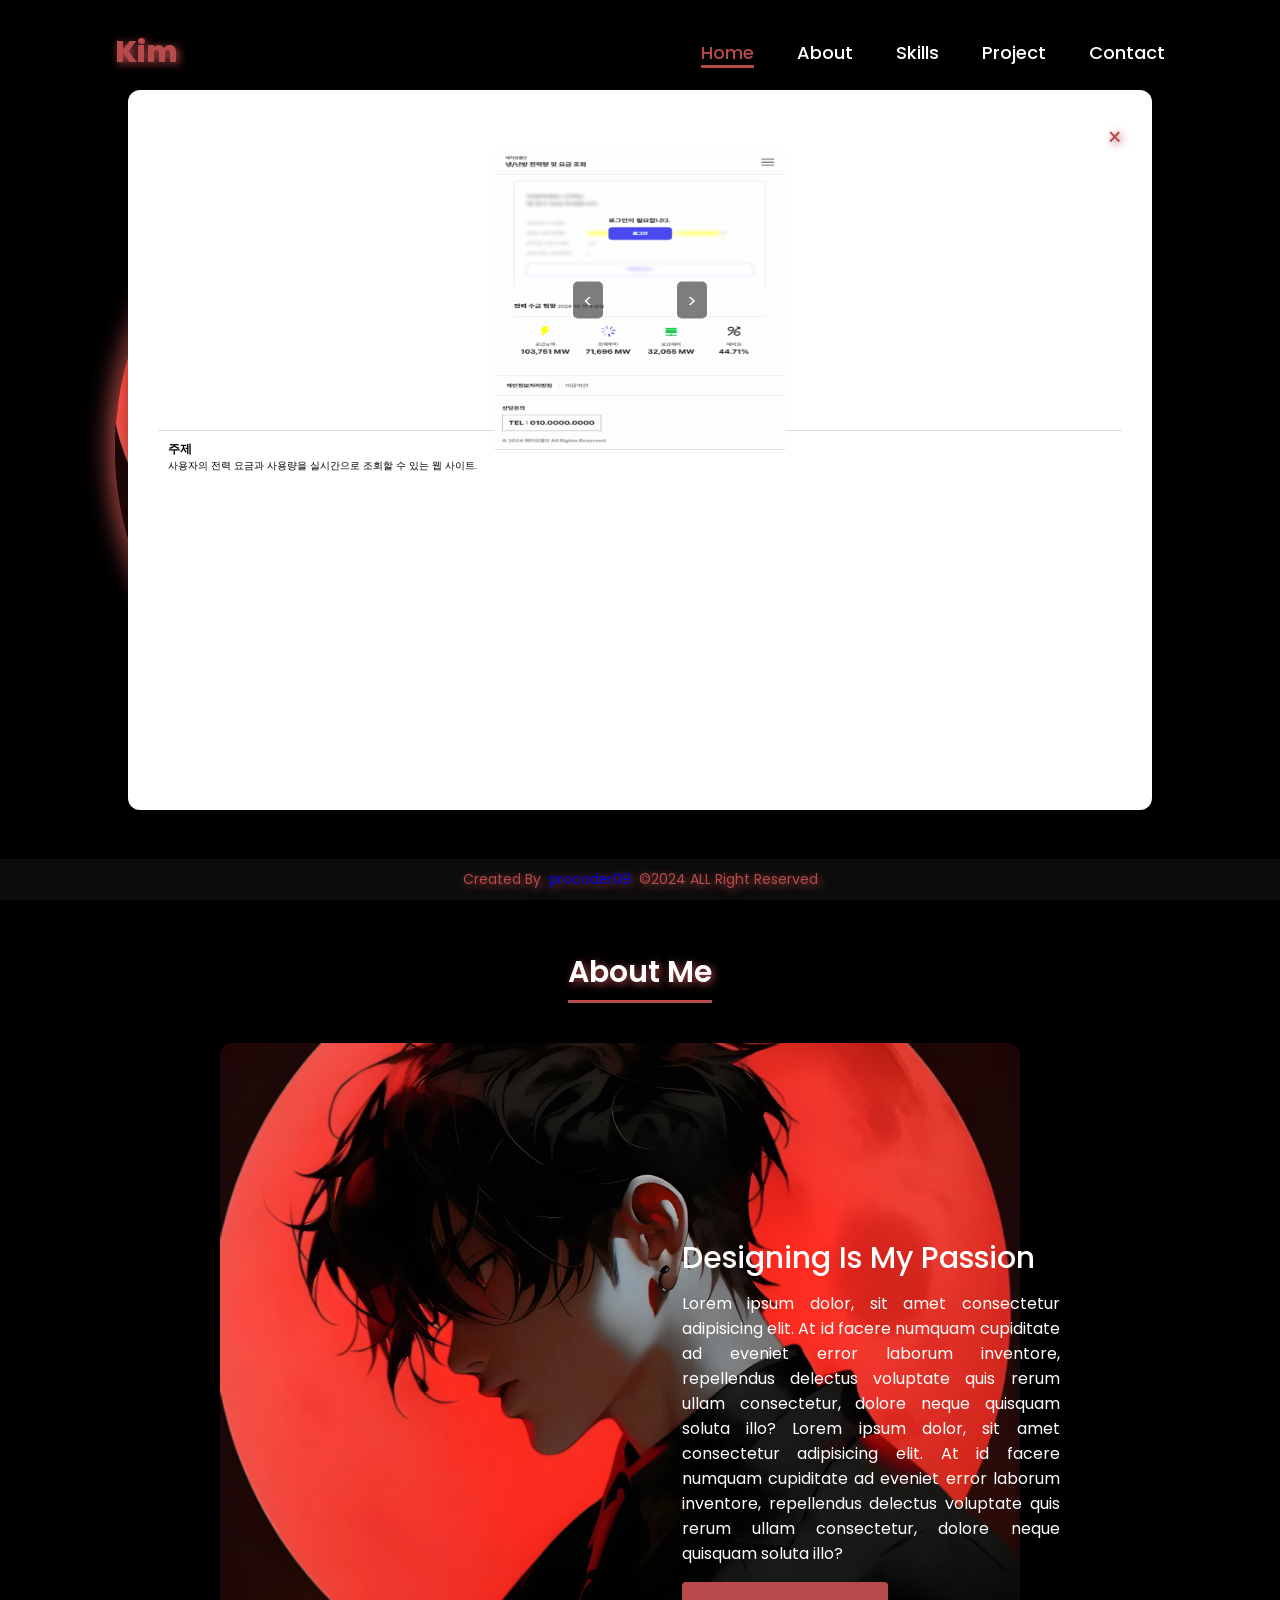
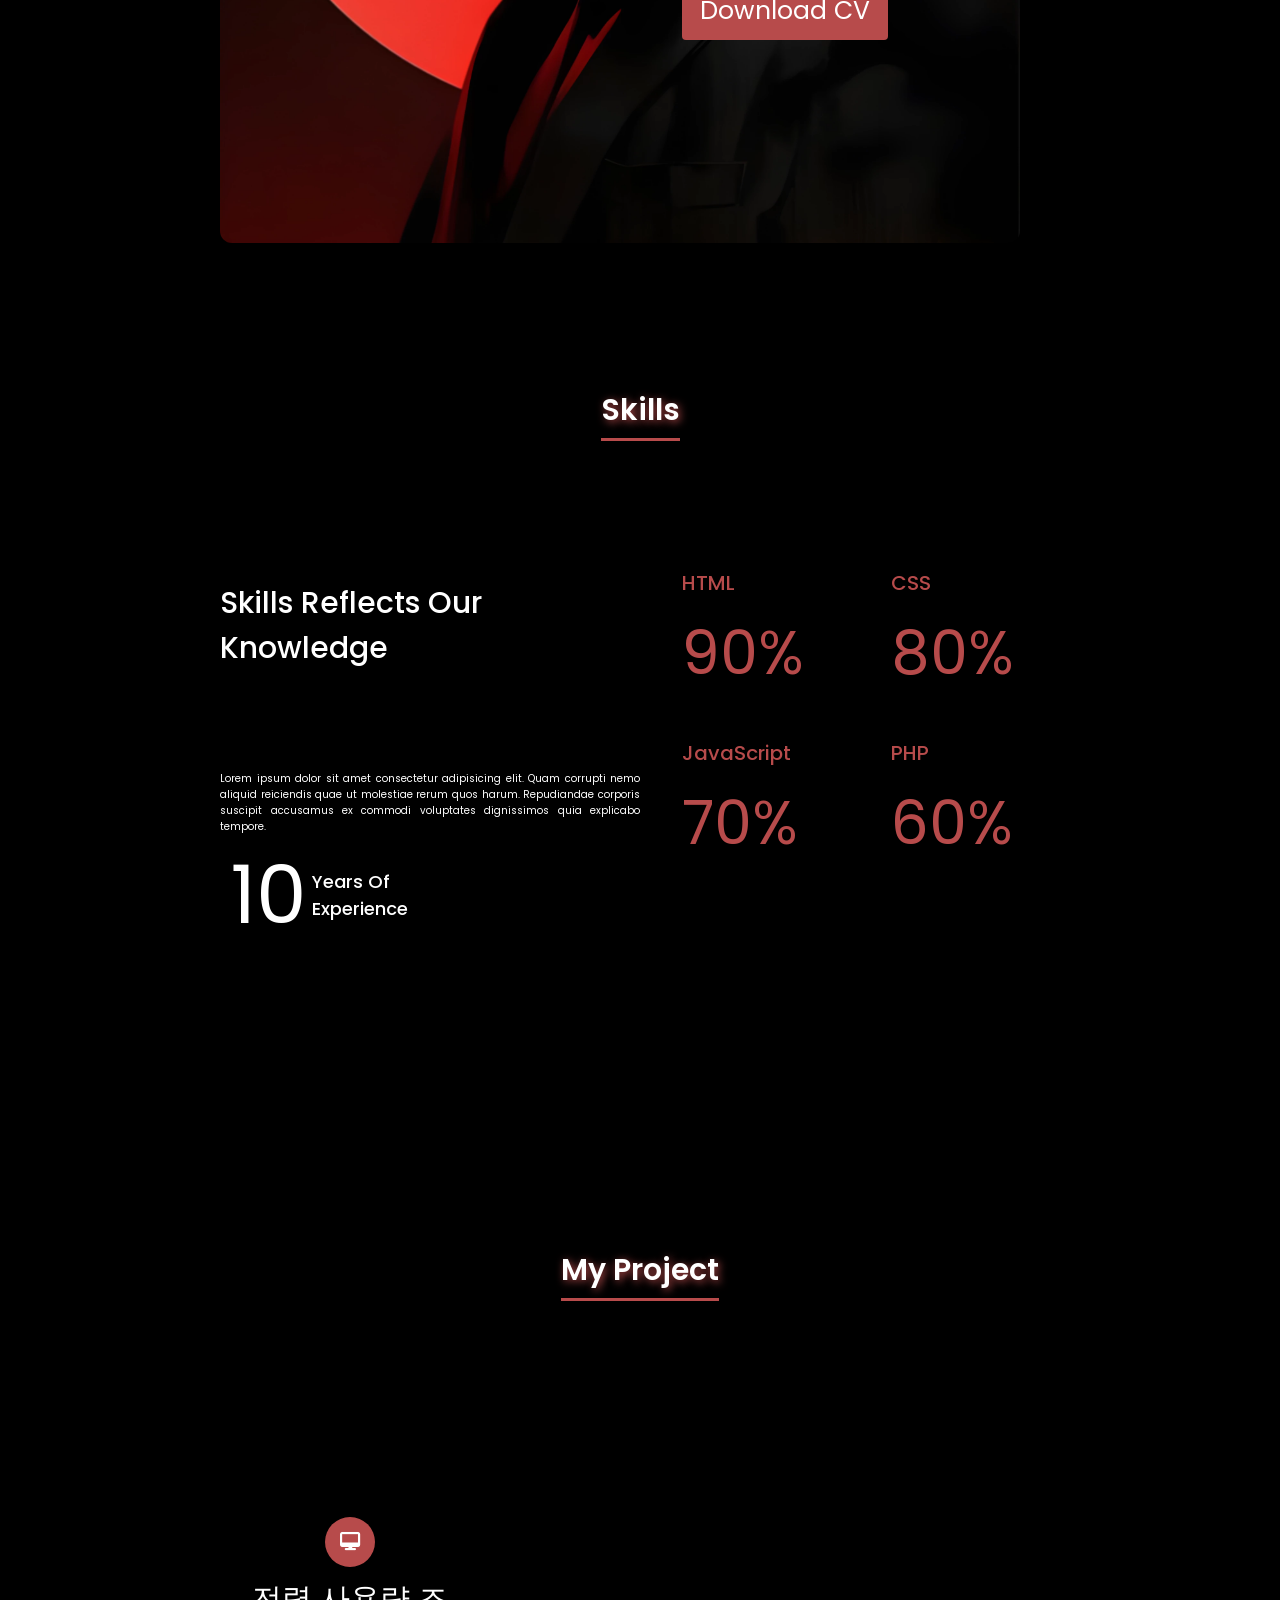
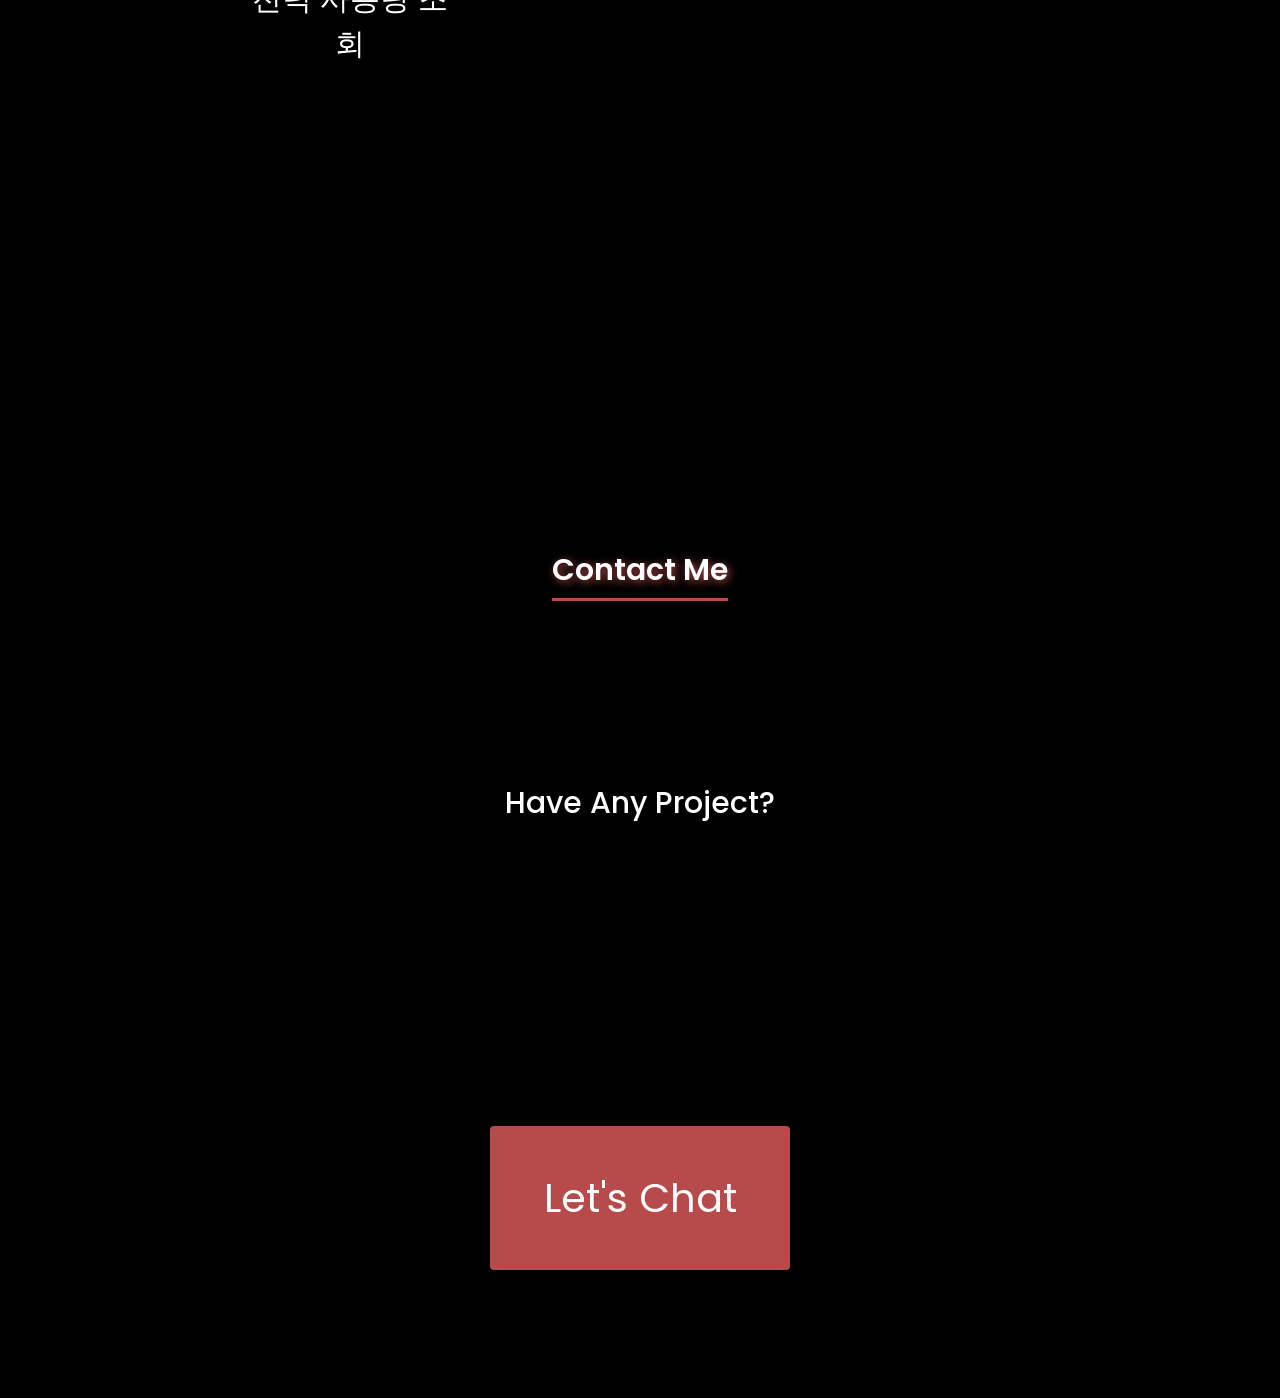
==== HTML/WedPage/index.html @ 3748728d "20250215 modify" ====
<!DOCTYPE html>
<html lang="en">
<head>
    <meta charset="UTF-8">
    <meta name="viewport" content="width=device-width, initial-scale=1.0">
    <title>Document</title>
    <link rel="stylesheet" href="https://cdnjs.cloudflare.com/ajax/libs/font-awesome/6.5.2/css/all.min.css">
    <link rel="stylesheet" href="../WedPage/style.css">
    <link rel="stylesheet" href="https://unpkg.com/aos@next/dist/aos.css" />
    <script src="jquery-3.6.4.min.js"></script>
</head>
<body>
    <header>
        <a href="#" class="logo" data-aos="zoom-out" data-aos-duration="1500">Kim</a>

        <nav>
            <a href="#home"  class="menu" data-aos="zoom-out" data-aos-duration="1500">Home</a>
            <a href="#about" class="menu" data-aos="zoom-out" data-aos-duration="1500">About</a>
            <a href="#skills"class="menu" data-aos="zoom-out" data-aos-duration="1500">Skills</a>
            <a href="#services"class="menu" data-aos="zoom-out" data-aos-duration="1500">Project</a>
            <a href="#contact"class="menu" data-aos="zoom-out" data-aos-duration="1500">Contact</a>
        </nav>
    </header>
    <!-- Home Section Start-->
    <section class="home" id="home">
        <div class="home-img" data-aos="zoom-out" data-aos-duration="1500">
            <img src="img/main.png" alt="">
        </div>
        <div class="home-content">
            <h1>Hi, It's <span>Kim</span></h1>
            <h3 class="typing-text">I'm a <span class="text"></span></h3>
            <p>Lorem ipsum dolor sit amet consectetur adipisicing elit. Ex in quam hic quibusdam quisquam cumque, iste repudiandae dolore? Quisquam expedita exercitationem quam deleniti possimus quo, debitis illo aperiam voluptatem sint.</p>
            <div class="social-icons">
                <a href="#" data-aos="fade-up" data-aos-duration="1500"><i class="fa-brands fa-linkedin"></i></a>
                <a href="#" data-aos="fade-up" data-aos-duration="1500"><i class="fa-brands fa-github"></i></a>
                <a href="#" data-aos="fade-up" data-aos-duration="1500"><i class="fa-brands fa-x-twitter"></i></a>
                <a href="#" data-aos="fade-up" data-aos-duration="1500"><i class="fa-brands fa-instagram"></i></a>
            </div>
            <a href="#" class="btn">Hire me</a>
        </div> 
    </section>
    <!-- About Section Start -->
    <section class="about" id="about">
        <div class="content" data-aos="flip-up" data-aos-duration="1500">
            <div class="title"><span>About Me</span></div>
            <div class="about-details">
                <div class="left">
                    <img src="img/main.png" alt="">
                </div>
                <div class="right">
                    <div class="topic">Designing Is My Passion</div>
                    <p>
                        Lorem ipsum dolor, sit amet consectetur adipisicing elit. 
                        At id facere numquam cupiditate ad eveniet error laborum inventore, 
                        repellendus delectus voluptate quis rerum ullam consectetur, 
                        dolore neque quisquam soluta illo?
                        Lorem ipsum dolor, sit amet consectetur adipisicing elit. 
                        At id facere numquam cupiditate ad eveniet error laborum inventore, 
                        repellendus delectus voluptate quis rerum ullam consectetur, 
                        dolore neque quisquam soluta illo?
                    </p>
                    <div class="button">
                        <button>Download CV</button>
                    </div>
                </div>
            </div>
        </div>
    </section>
    <!-- Skills section Strat-->
     <section class="skills" id="skills">
        <div class="content">
            <div class="title"><span>Skills</span></div>
            <div class="skills-details">
                <div class="text">
                    <div class="topic">
                        Skills Reflects Our Knowledge
                    </div>
                    <p data-aos="fade-right">Lorem ipsum dolor sit amet consectetur adipisicing elit. Quam corrupti nemo aliquid reiciendis quae ut molestiae rerum quos harum. Repudiandae corporis suscipit accusamus ex commodi voluptates dignissimos quia explicabo tempore.</p>
                    <div class="experience">
                        <div class="num">10</div>
                        <div class="exp">
                            Years Of<br>
                            Experience
                        </div>
                    </div>
                </div>
                <div class="boxes">
                    <div class="box"data-aos="zoom-out" data-aos-duration="1500">
                        <div class="topic">HTML</div>
                        <div class="per">90%</div>
                    </div>
                    <div class="box" data-aos="zoom-out" data-aos-duration="1500">
                        <div class="topic">CSS</div>
                        <div class="per">80%</div>
                    </div>
                    <div class="box" data-aos="zoom-out" data-aos-duration="1500">
                        <div class="topic">JavaScript</div>
                        <div class="per">70%</div>
                    </div>
                    <div class="box" data-aos="zoom-out" data-aos-duration="1500">
                        <div class="topic">PHP</div>
                        <div class="per">60%</div>
                    </div>
                </div>
            </div>
        </div>
     </section>

     <!-- My Services Section Start-->
     <section class="services" id="services">
        <div class="content">
            <div class="title"><span>My Project</span></div>
            <div class="boxes">
                <div class="box" onclick="flipCard(this)" data-aos="zoom-out" data-aos-duration="1500">
                    <div class="box-inner">
                        <!-- 카드 앞면 -->
                        <div class="box-front">
                            <div class="icon">
                                <i class="fas fa-desktop"></i>
                            </div>
                            <div class="topic">전력 사용량 조회</div>
                        </div>
                        <!-- 카드 뒷면 -->
                        <div class="box-back">
                            <img src="img/project1_mainpage.png" class="thumbnail_img">
                            <button class="detail-btn" onclick="openModal(event, 0)">
                                <span class="project_span">상세보기</span>
                            </button>
                        </div>
                    </div>
                </div>
            </div>
        </div>
    </section>
    
    <!-- 모달 창 -->
    <div id="projectModal" class="modal">
        <div class="modal-content">
            <span class="close-btn" onclick="closeModal()">&times;</span>
            <div class="slider-container">
                <button class="prev-btn" onclick="changeImage(-1)">&lt;</button>
                <img id="modalImage" src="img/project1_mainpage.png" alt="project image">
                <button class="next-btn" onclick="changeImage(1)">&gt;</button>
            </div>
            <div class="modal-description">
                <h3>주제</h3>
                <p>사용자의 전력 요금과 사용량을 실시간으로 조회할 수 있는 웹 사이트.</p>
            </div>
        </div>
    </div>
    

     <!-- Contact Me section Start-->
     <section class="contact" id="contact">
        <div class="content">
            <div class="title"><span>Contact Me</span></div>
            <div class="text">
                <div class="topic" data-aos="zoom-out" data-aos-duration="1500">Have Any Project?</div>
                <div class="button">
                    <button onclick="window.print()">Let's Chat</button>
                </div>
            </div>
        </div>
     </section>
     <!-- Footer Section Start-->
      <footer>
        <div class="text">
            <span>Created By &nbsp;
                <a href="#">procoder09</a>&nbsp;
                &#169;2024 ALL Right Reserved
            </span>
        </div>
      </footer>
    <script src="script.js"></script>
    <script src="https://unpkg.com/aos@next/dist/aos.js"></script>
    <script>
      AOS.init({
        offset:0,
        once:true
      });
    </script>
</body>
</html>
---- HTML/WedPage/style.css ----
@import url(https://fonts.googleapis.com/css2?family=Poppins%3Awght%40100%3B200%3B300%3B400%3B500%3B600&display=swap%27%29%3B);
/* 구글 폰트인 'Poppins' 폰트를 가져와 웹 페이지에서 사용하기 위한 코드입니다. */

*{
    margin: 0;
    padding: 0;
    box-sizing: border-box;
    text-decoration: none;
    border: none;
    outline: none;
    font-family: 'Poppins',sans-serif;
    scroll-behavior: smooth;
}
/* 기본 요소들의 여백을 제거하고, 박스 모델을 통일시키며, 
텍스트 꾸미기를 없애고, 모든 요소에 동일한 폰트를 적용하기 위한 초기화 스타일입니다. */

html{
    font-size: 62.5%;
}
/* 기본 폰트 크기를 62.5%로 설정해, 
rem 단위로 폰트 크기를 쉽게 조정할 수 있도록 합니다 (1rem = 10px). */

body{
    width: 100%;
    height: 100vh;
    overflow-x: hidden;
    background-color: black;
    color: white;
}
/* 전체 페이지 배경을 검정색으로, 글자 색을 흰색으로 설정하고, 
화면 높이에 맞춰 페이지 크기를 조정하며, 스크롤을 없애기 위한 설정입니다. */
::-webkit-scrollbar{
    width:10px;
}
::-webkit-scrollbar-track{
    background-color: white;
}
::-webkit-scrollbar-thumb{
    background-color: #b74b4b;
    border-radius: 12px;
    transition: all 0.3s ease;
}
header{
    margin-top: 20px;
    position: fixed;
    top:0;
    left:0;
    width: 100%;
    padding: 1rem 9%;
    background-color: transparent;
    filter: drop-shadow(30px);
    display: flex;
    justify-content: space-between;
    align-items: center;
    z-index: 100;
}
/* 헤더를 화면 상단에 고정시키고, 
콘텐츠를 중앙에 맞추며 투명 배경과 그림자 효과를 주어 스타일링한 코드입니다. */

.logo{
    font-size: 3rem;
    color: #b74b4b;
    font-weight: 800;
    cursor:pointer;
    transition: 0.5s ease;
    text-shadow: 2px 2px 8px #b74b4b;
}
/* 로고의 크기, 색상, 두께를 설정하고 마우스 오버 시 
변화를 줄 수 있도록 커서와 전환 효과를 설정했습니다. */

.logo:hover{
    transform: scale(1.1);
}
/* 로고에 마우스를 올리면 1.1배로 커지게 하는 효과입니다. */

nav a{
    font-size: 1.8rem;
    color: white;
    margin-left: 4rem;
    font-weight: 500;
    transition: 0.3s ease;
    border-bottom: 3px solid transparent;
}
/* 내비게이션 링크의 기본 스타일을 설정하며,
 크기, 색상, 간격, 전환 효과, 그리고 투명한 하단 경계를 설정했습니다. */

nav .menu:hover,
nav .menu.active{
    color:#b74b4b;
    border-bottom: 3px solid #b74b4b;
}
/* 내비게이션 링크에 마우스를 올리거나 활성화된 상태일 때, 
색상과 하단 경계에 강조 효과를 줍니다. */

@media(max-width:995px){
    nav{
        position: absolute;
        display: none;
        top: 0;
        right: 0;
        width: 40%;
        border-left: 3px solid #b74b4b;
        border-bottom: 3px solid #b74b4b;
        border-bottom-left-radius:2rem;
        padding:1rem solid;
        background-color: #161616;
        border-top:0.1rem solid rgba(0,0,0,0.1);
    }
    nav.active{
        display: block;
    }
    nav a{
        display: block;
        font-size: 2rem;
        margin:3rem 0;
    }
    nav a:hover,
    nav a.active{
        padding: 1rem;
        border-radius: 0.5rem;
        border-bottom:0.5rem solid #b74b4b;
    }
}
/* 화면 너비가 995px 이하일 때, 내비게이션 메뉴가 숨겨지며, 
'active' 클래스가 있을 때만 메뉴가 나타나게 하는 미디어 쿼리입니다. 
모바일 화면에서의 스타일링을 위해 사용되었습니다. */

section{
    min-height:  100vh;
    padding:5rem 9% 5rem;
    scroll-snap-align: start;
}
/* 섹션의 최소 높이를 화면 높이로 설정하고, 
적절한 여백을 주기 위한 설정입니다. */

.home{
    display: flex;
    justify-content: center;
    align-items: center;
    gap:8rem;
    background-color: black;
}
/* 홈 섹션을 수평 중앙에 맞추고, 요소 간의 간격을 주며, 배경색을 검정으로 설정했습니다. */

.home .home-content h1{
    font-size: 6rem;
    font-weight: 700;
    line-height: 1.3;
}
/* 홈 섹션의 제목 크기와 굵기를 설정하여 눈에 띄게 강조했습니다. */

span{
    text-shadow: 2px 2px 8px #b74b4b;
    color: #b74b4b;
}
/* 특정 텍스트 강조를 위해 span 요소에 빨간 색을 적용했습니다. */

.home-content h3{
    font-size: 4rem;
    margin-bottom:1rem;
    font-weight: 700;
}
/* 부제목의 크기, 굵기, 여백을 설정하여 시각적으로 강조했습니다. */

.home-content p{
    font-size: 1.6rem;
}
/* 홈 섹션의 본문 텍스트 크기를 설정했습니다. */

.home-img{
    border-radius:50%;
}
/* 이미지의 둥근 모서리 스타일을 적용하여 원형 이미지처럼 보이도록 설정했습니다. */

.home-img img{
    position: relative;
    width: 32vw;
    border-radius: 50%;
    box-shadow: 0 0 25px 5px #b74b4b;
    cursor: pointer;
    transition: 0.2s linear;
    transition: transform 0.3s ease; /*확대 할때 좀 더 부드럽게 이루어지게 설정*/
}
/* 이미지의 크기, 그림자 효과, 전환 효과를 설정하여 사용자 상호작용 시 스타일이 변하도록 했습니다. */

.home-img img:hover{
    font-size: 1.8rem;
    font-weight: 500;
    transform: scale(1.1); /*이미지에 마우스를 올릴때 1.1배 확대*/
}
/* 이미지에 마우스를 올렸을 때의 변화 효과를 설정했습니다. */

.social-icons a{
    display: inline-flex;
    justify-content: center;
    align-items: center;
    width: 4rem;
    height: 4rem;
    background-color: transparent;
    border: 0.2rem solid #b74b4b;
    font-size: 2rem;
    border-radius: 50%;
    margin: 3rem 1.5rem 3rem 0rem;
    transition: 0.3s ease;
    color: #b74b4b;
}
/* 소셜 아이콘의 크기, 모양, 간격, 전환 효과를 설정하여 사용자가 쉽게 인식할 수 있도록 했습니다. */

.social-icons a:hover{
    color: black;
    transform: scale(1.3)translateY(-5px);
    background-color: #b74b4b;
    box-shadow: 0 0 25px #b74b4b;
}
/* 소셜 아이콘에 마우스를 올렸을 때 색상 변화, 크기 변화, 그림자 효과를 적용했습니다. */

.btn{
    display: inline-block;
    padding: 1rem 2.8rem;
    background-color: black;
    border-radius: 4rem;
    font-size: 1.6rem;
    color: #b74b4b;
    letter-spacing: 0.3rem;
    font-weight: 600;
    border: 2px solid #b74b4b;
    transition: 0.3 ease;
    cursor: pointer;
}
/* 버튼 스타일을 설정하여 크기, 배경색, 글자 색상, 테두리, 전환 효과를 주었습니다. */

.btn:hover{
    transform: scale(1.03);
    background-color: #b74b4b;
    color:black;
    box-shadow: 0 0 25px #b74b4b;
}
/* 버튼에 마우스를 올렸을 때의 시각적 변화를 설정했습니다. */

.typing-text{
    font-size: 34px;
    font-weight: 600;
    min-width: 280px;
}
/* 타이핑 효과가 들어간 텍스트의 기본 크기와 굵기를 설정했습니다. */

.typing-text span{
    position: relative;
}
/* 타이핑 텍스트의 위치를 설정했습니다. */

.typing-text span::before{
    /*content: "Software Developer";*/
    color: #b74b4b;
    animation: words 20s infinite;
}
/* 타이핑 애니메이션을 사용해 주기적으로 단어가 바뀌도록 설정했습니다. 
기본 단어는 "Software Developer"입니다. */

.typing-text span::after{
    content: "";
    background-color: black;
    position: absolute;
    width: calc(100% + 8px);
    height: 100%;
    border-left:3px solid black ;
    right: -8;
    animation: cursor 0.6s infinite;
}
/* 타이핑 애니메이션에서 커서 깜박임 효과를 구현하기 위한 설정입니다. */

@keyframes cursor{
    to{
        border-left: 3px solid #b74b4b;
    }
}
/* 커서 애니메이션이 진행되는 동안 커서가 빨간색으로 깜박이도록 설정합니다. */

/*@keyframes words{
    0%,20%{
        content:"Web Developer";
    }
    21%,40%{
        content: "Developer";
    }
    41%,60%{
        content: "Web Designer";
    }
    61%,80%{
        content: "Youtuber";
    }
    81%,100%{
        content: "Script Writer";
    }
}*/
/* 주기적으로 단어가 바뀌는 애니메이션을 설정했습니다. 5가지 단어가 순차적으로 나타납니다. */
@keyframes blink{
    50%{
        border-color: black;
    }
}
.text{
    animation: words 10s steps(5) infinite;
}


@media(max-width:1000px){
    .home{
        gap:4rem;
    }
}
/* 화면 너비가 1000px 이하일 때 요소 간 간격을 조정합니다. */

@media(max-width:995px){
    .home{
        flex-direction:column;
        margin:5rem 4rem;
    }

    .home .home-content h3{
        font-size:2.5rem;
    }

    .home-content h1{
        font-size: 5rem;
    }

    .home-img img{
        width: 70vw;
        margin-top:4rem;
    }
}
/* 화면 너비가 995px 이하일 때 레이아웃을 세로로 전환하고, 
요소들의 크기와 간격을 조정하여 모바일 화면에 적합하게 만듭니다. */


/* --------------------------------------------------------------- */
/* About section zon */

section .content{
    width: 80%;
    margin: 0px auto;
    font-family: 'Poppins',sans-serif;
}
.about .about-details{
    display: flex;
    justify-content: space-between;
    align-items: center;
}
section .title{
    display: flex;
    justify-content: center;
    margin-bottom: 40px;
}
section .title span{
    color: white;
    font-size: 30px;
    font-weight: 600;
    position: relative;
    padding-bottom: 8px;
}
section .title span::before,
section .title span::after{
    content: '';
    position: absolute;
    height: 3px;
    width: 100%;
    background-color: #b74b4b;
    left:0;
    bottom:0;
}
section.title span::after{
    bottom: -7px;
    width: 70%;
    left: 50%;
    transform: translateX(-50%);
}

.about-details .left{
    width: 45%;
}
.about .left img{
    height: 800px;
    width: 800px;
    object-fit: cover;
    border-radius: 12px;
}

.about-details .right{
    width: 45%;
    transition: transform 0.3s ease;
}
.about-details .right:hover{
    transform: scale(1.3);
}
section .topic{
    color: white;
    font-size: 30px;
    font-weight: 500;
    margin-bottom: 10px;
}
.about-details .right p{
    font-size: medium;
    text-align: justify;
    color: white;
}
section .button{
    margin: 16px 0;
}
section .button button{
    outline: none;
    padding: 8px 16px;
    border-radius: 4px;
    font-size: 25px;
    font-weight: 400;
    background-color: #b74b4b;
    color:#fff;
    border: 2px solid transparent;
    cursor: pointer;
    transition: all 0.4s ease;
}
section .button button:hover{
    border-color: #b74b4b;
    background-color: #fff;
    color: #b74b4b;
}
/*-------------------------------------------------------*/

/* Skills CSS*/

.skills{
    background: black;
}

.skills .content{
    padding: 40px 0;
}

.skills .skills-details{
    display: flex;
    justify-content: space-between;
    align-items: center;
}

.skills-details .text{
    width: 50%;
}

.skills-details p{
    color: white;
    text-align: justify;
}

.skills .skills-details .experience{
    display: flex;
    align-items: center;
    margin: 0 10px;
}

.skills-details .experience .num{
    color: white;
    font-size: 80px;
}

.skills-details .experience .exp{
    color: white;
    margin-left: 20px;
    font-size: 18px;
    font-weight: 500;
    margin: 0 6px;
}
.skills-details .boxes{
    width: 45%;
    display: flex;
    flex-wrap: wrap;
    justify-content: space-between;
}
.skills-details .box{
    width: calc(100%/2 - 20px);
    margin: 20px 0;
}
.skills-details .boxes .topic{
    font-size: 20px;
    color: #b74b4b;
}
.skills-details .boxes .per{
    font-size: 60px;
    color: #b74b4b;
}
/*----------------------------------------------------------------------------*/
/* Services CSS*/
.services .boxes{
    display: flex;
    justify-content: space-between;
    flex-wrap: wrap;
    height: 40vw;
}

.services .boxes .box{
    margin: 20px 0;
    width: calc(100% / 3 - 20px);
    text-align: center;
    border-radius: 12px;
    padding: 30px 10px;
    box-shadow: 0 5px 10px rgba(0,0,0,0.12);
    cursor: default;
    color: white;
    transition: all 0.4s ease;
}
.box-inner {
    width: 100%;
    height: 100%;
    position: relative;
    transform-style: preserve-3d;
    transition: transform 0.6s ease;
}
.services .boxes .box:hover{
    background-color: #b74b4b;
    color: #fff;
    transform: scale(1.1);
}
.services .boxes .box .icon{
    height: 50px;
    width: 50px;
    background: #b74b4b;
    border-radius: 50%;
    text-align: center;
    line-height: 50px;
    font-size: 18px;
    color: #fff;
    margin: 0 auto 10px auto;
    transition: all 0.4s ease;
}
.boxes .box:hover .icon{
    background-color: #fff;
    color: #b74b4b;
}
.box:hover .box-inner{
    transform: rotateY(180deg);
}
.box-front, .box-back {
    width: 100%;
    height: 100%;
    position: absolute;
    backface-visibility: hidden;
    text-align: center;
    border-radius: 12px;
    padding:30px 10px;
    display: flex;
    flex-direction: column;
    justify-content: center;
    align-items: center;
}
.box-back {
    background-color: #b74b4b;
    transform: rotateY(180deg);
    display: flex;
    flex-direction: column;
    align-items: center;
    padding: 20px;
    height: 100%;
}
.thumbnail_img{
    width: 200px;
    height: 200px;
}
/* 이미지와 텍스트를 각각 감싸는 컨테이너 */
.slider-container {
    position: relative;
    top:30px;
    width: 100%;
    max-height: 435px;
    display: flex;
    flex-direction: column;
    align-items: center;
    flex-grow: 1; /* 이미지가 커져도 아래 내용이 유지되도록 설정 */
}

.image-wrapper {
    width: 100%;
    max-height: 400px;
    display: flex;
    justify-content: center;
    align-items: center;
}

.project-image {
    width: 90%;
    max-height: 450px;
    object-fit: contain;
    border-radius: 8px;
    display: none;
}

.project-image.active {
    display: block;
}

/* 버튼 스타일 */
.prev-btn, .next-btn {
    position: absolute;
    top: 50%;
    transform: translateY(-50%);
    background-color: rgba(0, 0, 0, 0.5);
    color: white;
    border: none;
    padding: 5px 10px;
    cursor: pointer;
    font-size: 18px;
    border-radius: 5px;
}

.prev-btn { left: 415px; }
.next-btn { right: 415px; }

.prev-btn:hover, .next-btn:hover {
    background-color: rgba(0, 0, 0, 0.8);
}

.detail-btn{
    width: 130px;
    height: 40px;
    padding: 10px 25px;
    border:2px solid #000;
    font-weight: 500;
    background: transparent;
    cursor: pointer;
    transition: all 0.3 ease;
    position: relative;
    display: inline-block;
}

.detail-btn{
    line-height: 39px;
    padding: 0;
}
.detail-btn:hover{
    background: transparent;
    color: #000;
}
.detail-btn span{
    position: relative;
    display: block;
    width: 100%;
    height: 100%;
}
.detail-btn:before,
.detail-btn:after{
    position: absolute;
    content: "";
    left: 0;
    top: 0;
    background: #000;
    transition: all 0.3s ease;
}
.detail-btn:before{
    height: 0%;
    width: 2px;
}
.detail-btn:after{
    width: 0%;
    height: 2px;
}
.detail-btn:hover:before {
    height: 100%;
  }
.detail-btn:hover:after {
    width: 100%;
  }
.detail-btn .project_span:before,
.detail-btn .project_span:after {
    position: absolute;
    content: "";
    right: 0;
    bottom: 0;
    background: #000;
    transition: all 0.3s ease;
  }
.detail-btn .project_span:before {
    width: 2px;
    height: 0%;
  }
.detail-btn .project_span:after {
    width: 0%;
    height: 2px;
  }
.detail-btn .project_span:hover:before {
    height: 100%;
  }
.detail-btn .project_span:hover:after {
    width: 100%;
  }
.project_span{
    color:white;
}
/* 텍스트 영역 */
.project-info {
    flex-grow: 1; /* 이미지 크기에 따라 자동으로 조정되도록 설정 */
    text-align: center;
    width: 100%;
}

.project-title, .project-duration, .project-description {
    margin-top: 10px;
    text-align: center;
}
/*---------------------------------------------------*/
/* Contact CSS*/

.contact .text{
    padding: 40px 0;
    display: block;
    text-align: center;
}
.text .topic{
    margin-top: 100px;
    margin-bottom: 100px;
}
.text .button{
    margin-top: 300px;
}
.text .button button{
    padding: 4rem;
    width: 300px;
    font-size: 4rem;
}

.modal {
    width: 80%;
    height: 80%;
    display: none;
    position: fixed;
    top: 50%;
    left: 50%;
    transform: translate(-50%, -50%);
    background: white;
    padding: 20px;
    border-radius: 12px;
    box-shadow: 0 5px 15px rgba(0,0,0,0.3);
    z-index: 1000;
    overflow: hidden; /* 전체 모달 창 크기 유지 */
    display: flex;
    flex-direction: column;
}

.modal-content {
    position: relative;
    text-align: center;
    flex-grow: 1; /* 내용이 늘어나면 내부에서 스크롤 */
    overflow-y: auto;
    max-height: calc(100% - 40px); /* 모달의 높이 제한 */
    padding: 10px;
}

.close-btn {
    position: absolute;
    top: 10px;
    right: 10px;
    font-size: 24px;
    cursor: pointer;
}

.slider-container {
    position: relative;
    width: 100%;
    max-height: 350px; /* 이미지 높이 조정 */
    display: flex;
    flex-direction: column;
    align-items: center;
    overflow: hidden;
}

img#modalImage {
    width: 100%;
    max-height: 300px;
    object-fit: contain;
}

.modal-description {
    color: black;
    padding: 10px;
    text-align: left;
    max-height: 200px; /* 설명이 너무 길면 스크롤 */
    overflow-y: auto;
    border-top: 1px solid #ddd;
    margin-top: 10px;
}
/*---------------------------------------*/
/* Footer CSS*/
footer{
    margin-top: 20px;
    position: fixed;
    bottom:0;
    left:0;
    width: 100%;
    padding: 1rem 9%;
    background-color:rgb(12, 12, 12);
    filter: drop-shadow(10px);
    display: flex;
    justify-content: center;
    align-items: center;
    z-index: 100;
}
footer .text{
    font-size: 1.4rem;
}

footer .text span{
    display: flex;
    justify-content: center;
}
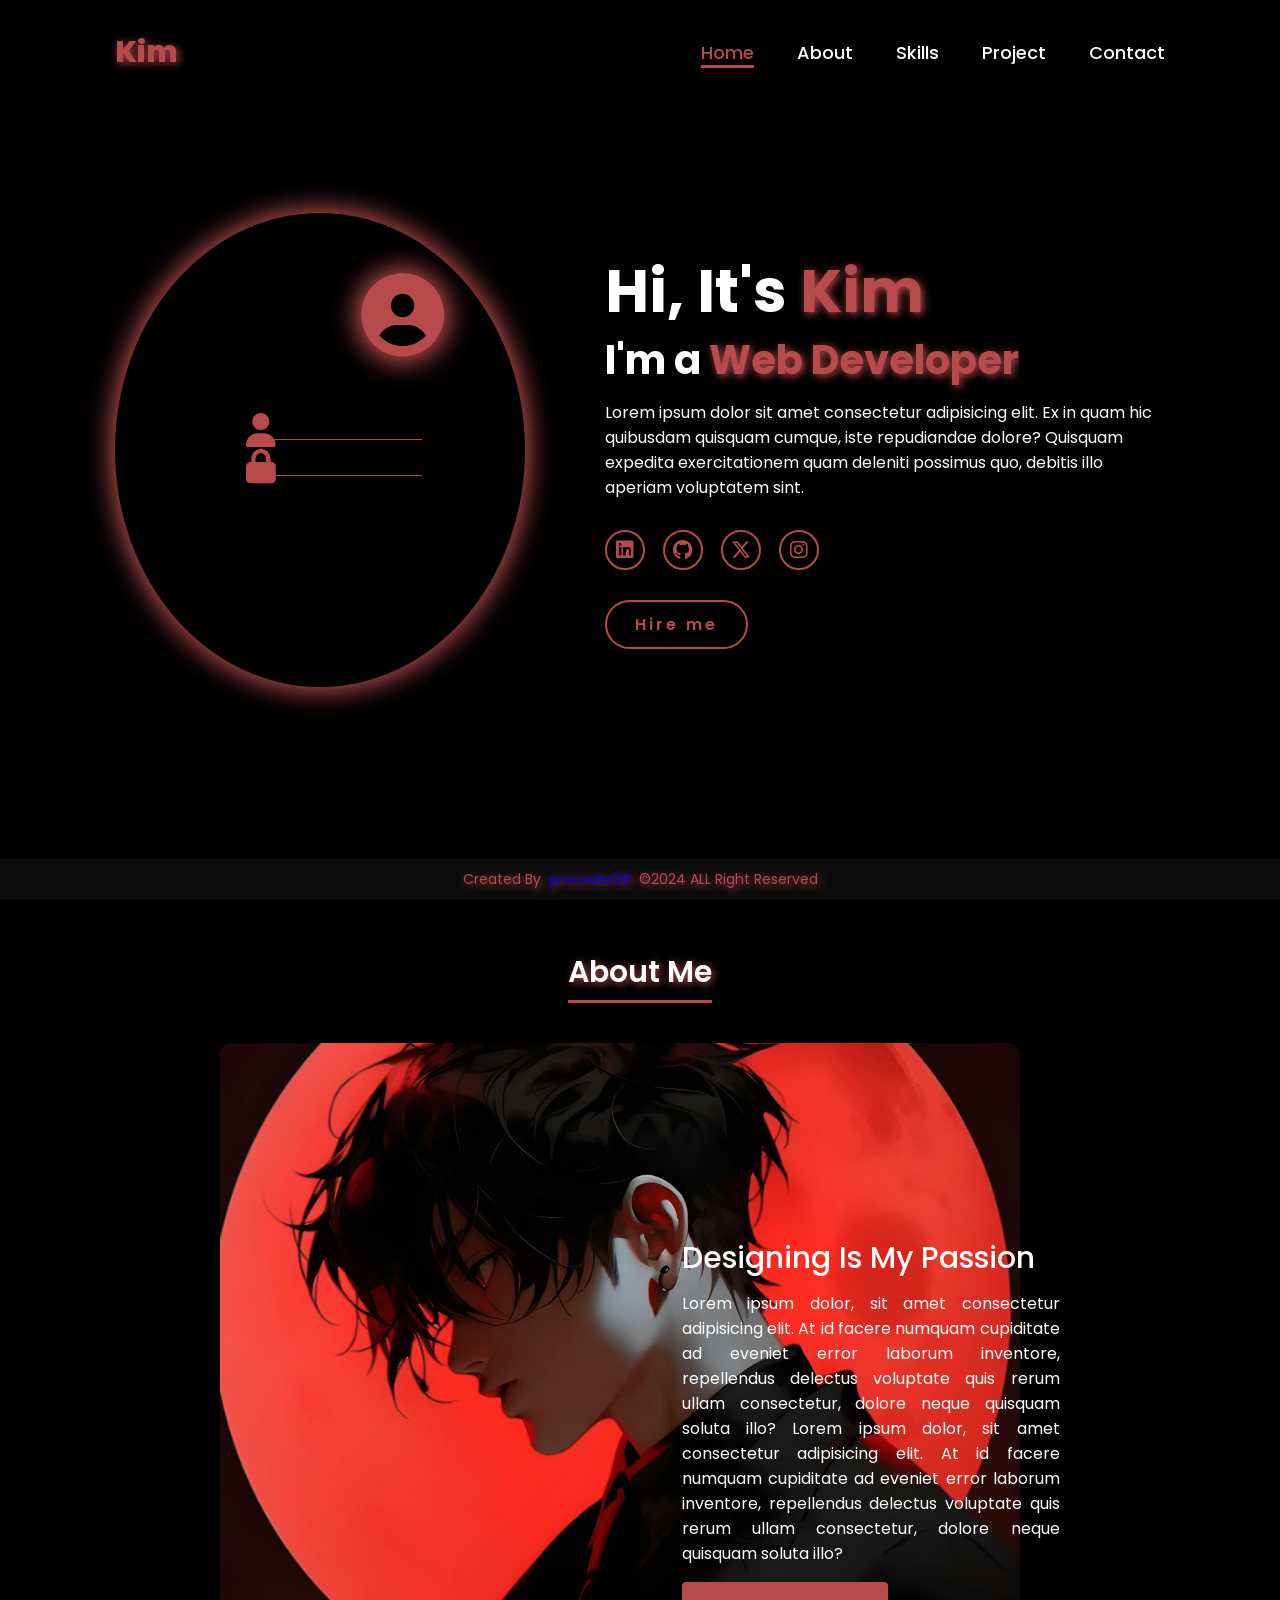
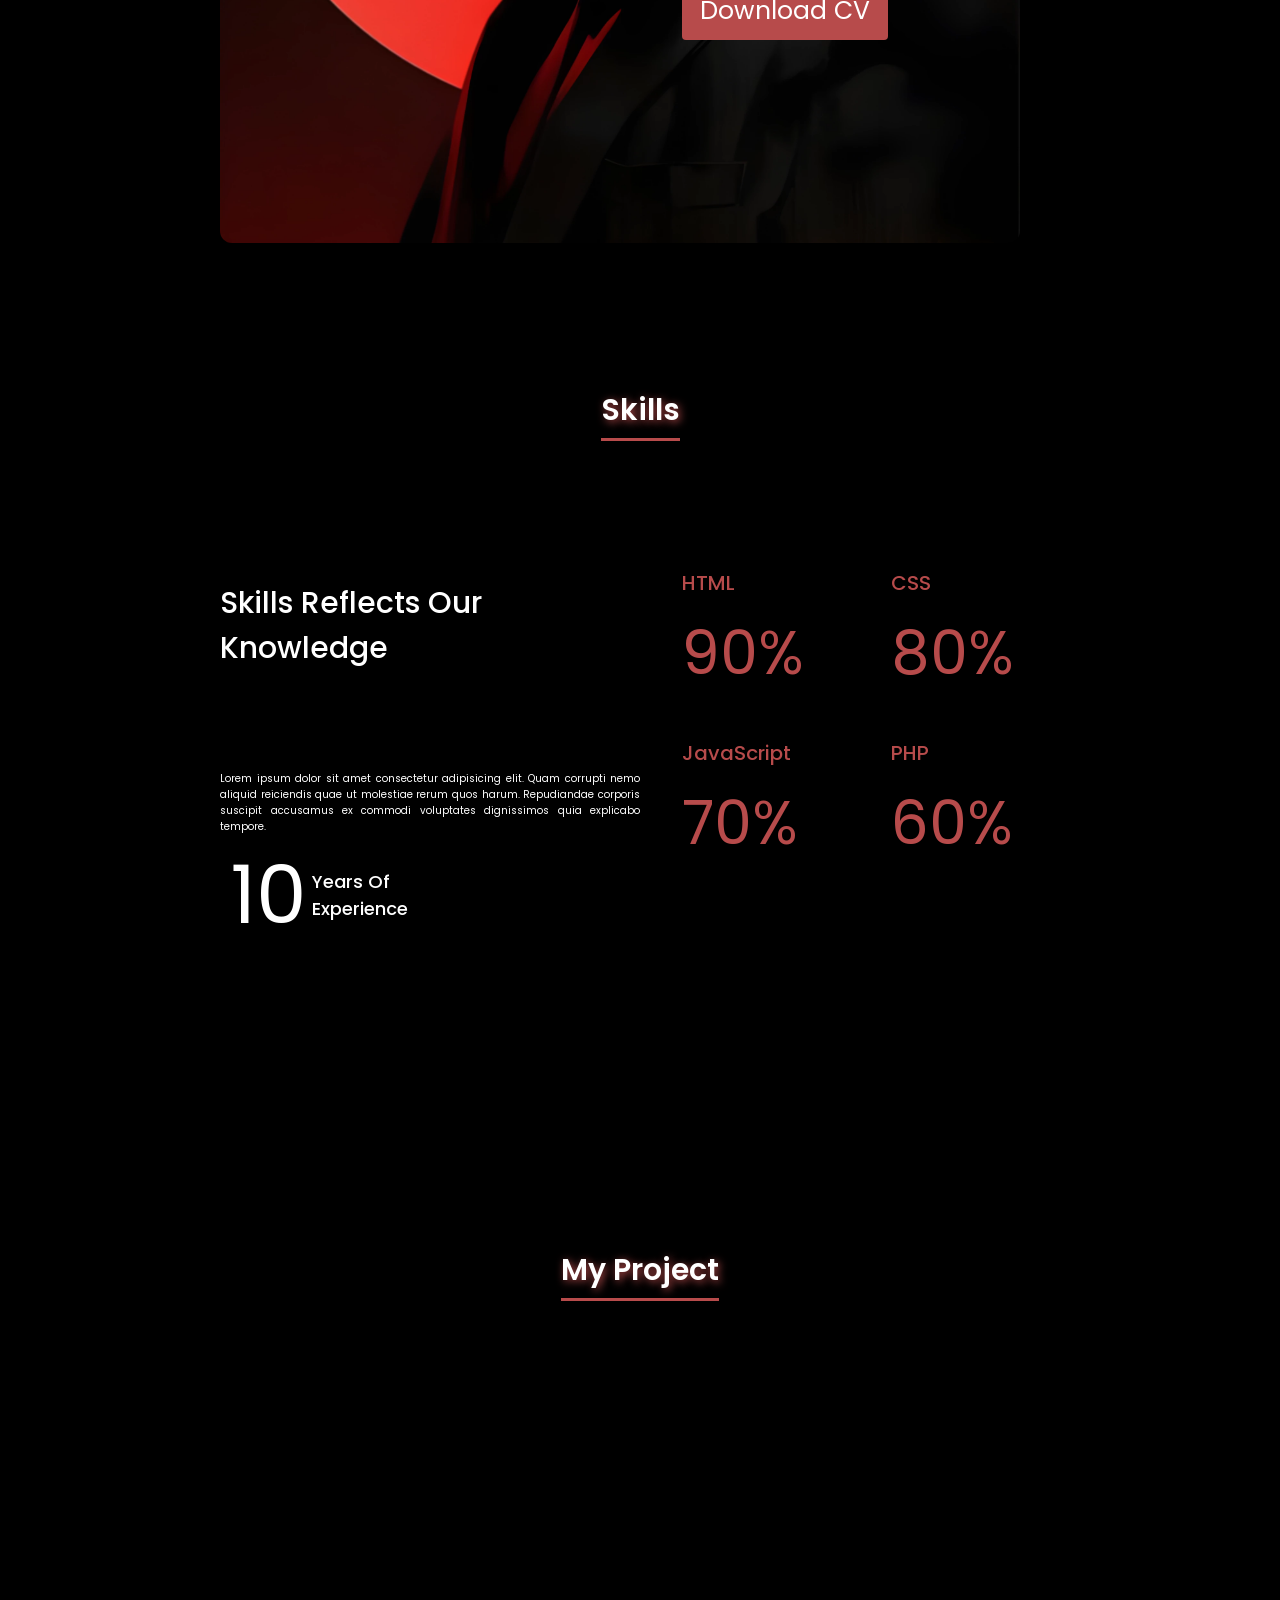
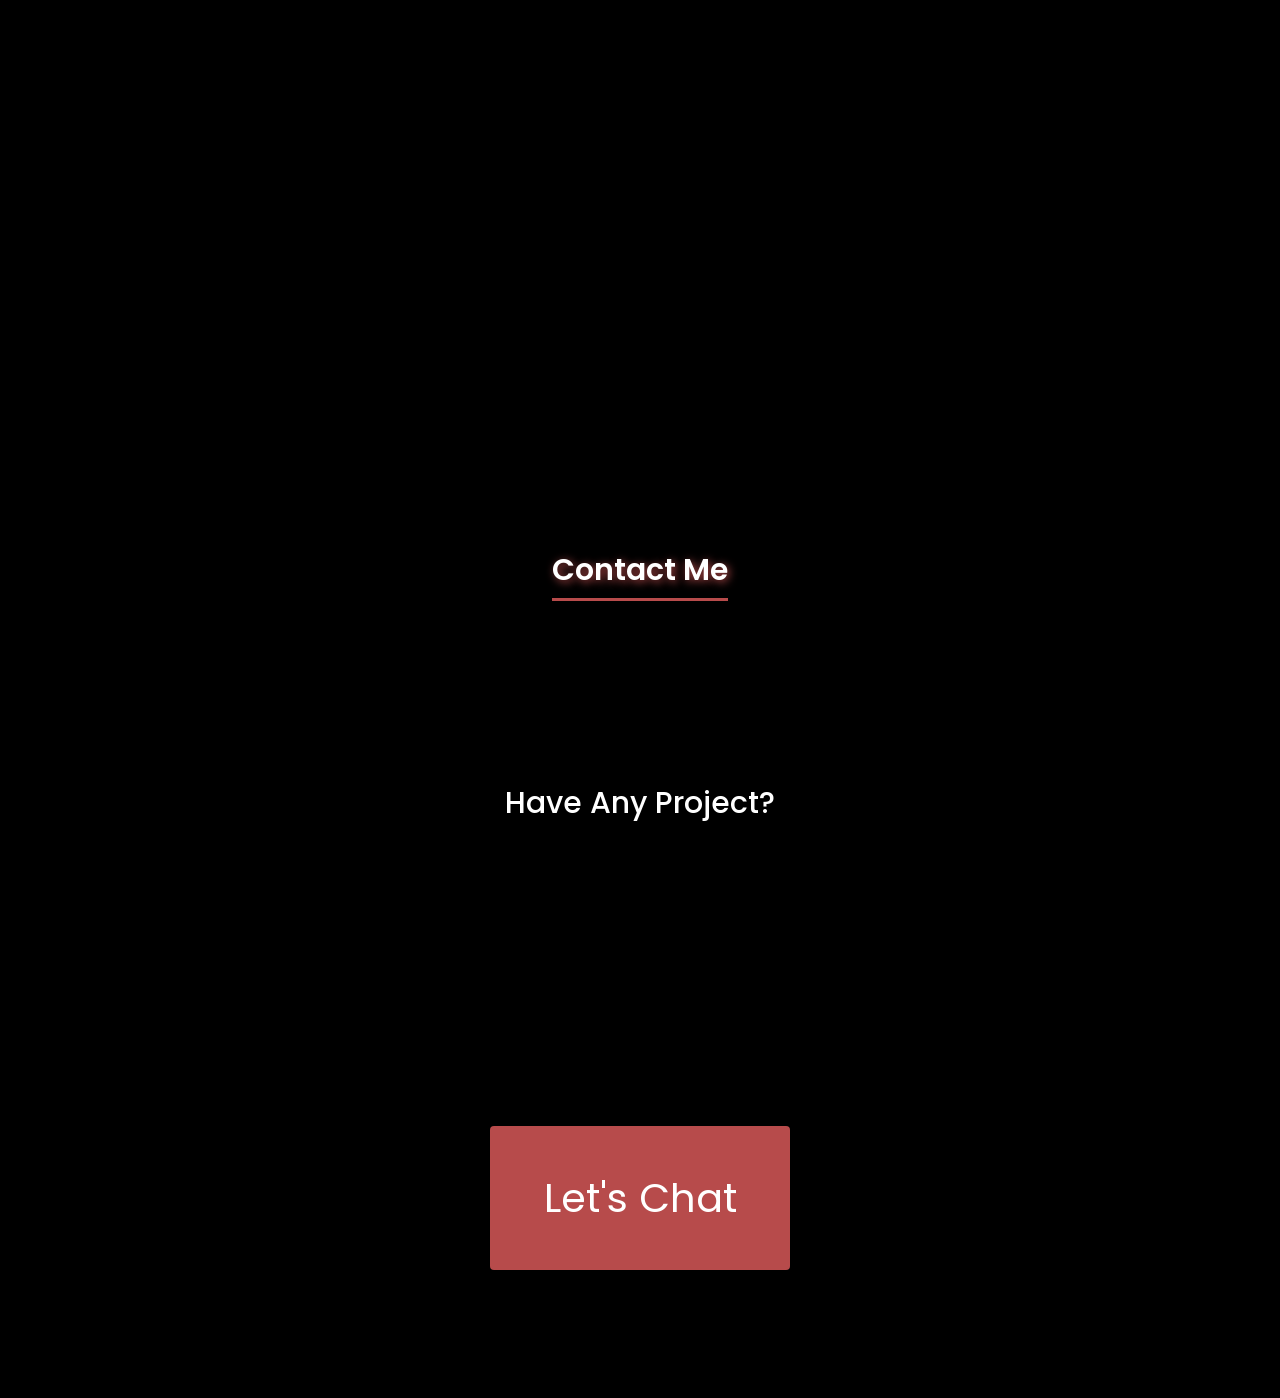
==== commit a4e15664: "20250218 modify" ====
--- a/HTML/WedPage/index.html
+++ b/HTML/WedPage/index.html
@@ -24,7 +24,19 @@
     <!-- Home Section Start-->
     <section class="home" id="home">
         <div class="home-img" data-aos="zoom-out" data-aos-duration="1500">
-            <img src="img/main.png" alt="">
+            <div class="img">
+                <div class="login-form">
+                    <i class="fa-solid fa-circle-user" id="circle-user"></i>
+                    <div class="login-box">
+                        <div class="user-box">
+                            <i class="fa-solid fa-user"></i><input type="text">
+                        </div>
+                        <div class="user-box">
+                            <i class="fa-solid fa-lock"></i><input type="password"> 
+                        </div>
+                    </div>
+                </div>
+            </div>
         </div>
         <div class="home-content">
             <h1>Hi, It's <span>Kim</span></h1>
@@ -123,18 +135,72 @@
                         <!-- 카드 뒷면 -->
                         <div class="box-back">
                             <img src="img/project1_mainpage.png" class="thumbnail_img">
+                            <div class="description">
+                                <h3><i class="fa-solid fa-pen"></i> 전력 사용량 및 요금 조회 / SNS 로그인 기능</h3>
+                                <br><br>
+                                <p>사용자의 냉/난방 사용량과 요금을 조회하는 사이트</p>
+                                <p>SNS 로그인 기능 / Q&A 게시판 구현</p>
+                            </div>
                             <button class="detail-btn" onclick="openModal(event, 0)">
                                 <span class="project_span">상세보기</span>
                             </button>
                         </div>
                     </div>
                 </div>
+                <div class="box" onclick="flipCard(this)" data-aos="zoom-out" data-aos-duration="1500">
+                    <div class="box-inner">
+                        <!-- 카드 앞면 -->
+                        <div class="box-front">
+                            <div class="icon">
+                                <i class="fas fa-desktop"></i>
+                            </div>
+                            <div class="topic">전력 사용량 대시보드</div>
+                        </div>
+                        <!-- 카드 뒷면 -->
+                        <div class="box-back">
+                            <img src="img/project2_mainpage.png" class="thumbnail_img">
+                            <div class="description">
+                                <h3><i class="fa-solid fa-pen"></i> 전력 사용량 예측 모니터링 대시보드</h3>
+                                <br><br>
+                                <p>전국 시도의 전력사용량 예측 대시보드</p>
+                                <p>전국 단위 데이터 / 여러 모델의 예측값 비교</p>
+                            </div>
+                            <button class="detail-btn" onclick="openModal(event, 0)">
+                                <span class="project_span">상세보기</span>
+                            </button>
+                        </div>
+                    </div>
+                </div>
+                <div class="box" onclick="flipCard(this)" data-aos="zoom-out" data-aos-duration="1500">
+                    <div class="box-inner">
+                        <!-- 카드 앞면 -->
+                        <div class="box-front">
+                            <div class="icon">
+                                <i class="fas fa-desktop"></i>
+                            </div>
+                            <div class="topic">버스 사용자 수 예측</div>
+                        </div>
+                        <!-- 카드 뒷면 -->
+                        <div class="box-back">
+                            <img src="img/project3_mainpage.png" class="thumbnail_img">
+                            <div class="description">
+                                <h3><i class="fa-solid fa-pen"></i> 버스 노선별 사용자 수 예측 및 불편사항 접수 시스템</h3>
+                                <br><br>
+                                <p>버스 노선별 사용자 수를 예측</p>
+                                <p>불편사항 접수 및 버스 도착정보 제공</p>
+                            </div>
+                            <button class="detail-btn" onclick="openModal(event, 0)">
+                                <span class="project_span">상세보기</span>
+                            </button>
+                        </div>
+                    </div>
+                </div>
             </div>
         </div>
     </section>
     
     <!-- 모달 창 -->
-    <div id="projectModal" class="modal">
+    <div id="projectModal" class="modal" style="display: none;">
         <div class="modal-content">
             <span class="close-btn" onclick="closeModal()">&times;</span>
             <div class="slider-container">
@@ -143,8 +209,53 @@
                 <button class="next-btn" onclick="changeImage(1)">&gt;</button>
             </div>
             <div class="modal-description">
-                <h3>주제</h3>
-                <p>사용자의 전력 요금과 사용량을 실시간으로 조회할 수 있는 웹 사이트.</p>
+                <!-- 주제 -->
+                <div class="modal-section topic-section">
+                    <h3 class="modal-heading"><i class="fa-solid fa-hashtag"></i> 주제</h3>
+                    <ul class="modal-content-list">
+                        <li>사용자의 전력 요금과 사용량을 실시간으로 조회할 수 있는 웹 사이트.</li>
+                    </ul>
+                </div>
+            
+                <!-- 주요 기능 -->
+                <div class="modal-section features-section">
+                    <h3 class="modal-heading"><i class="fa-solid fa-exclamation"></i> 주요기능</h3>
+                    <ul class="modal-content-list">
+                        <li>전력 요금 계산기</li>
+                        <li>실시간 전력 사용량 조회</li>
+                        <li>사용자별 요금 히스토리 보기</li>
+                    </ul>
+                </div>
+            
+                <!-- 사용 기술 및 언어 -->
+                <div class="modal-section tech-section">
+                    <h3 class="modal-heading"><i class="fa-solid fa-gear"></i> 사용기술 및 언어</h3>
+                    <ul class="modal-content-list">
+                        <li>HTML, CSS, JavaScript</li>
+                        <li>Node.js, Express.js</li>
+                        <li>MySQL 데이터베이스</li>
+                    </ul>
+                </div>
+            
+                <!-- 작업 기여도 -->
+                <div class="modal-section contribution-section">
+                    <h3 class="modal-heading"><i class="fa-solid fa-handshake-angle"></i> 작업 기여도</h3>
+                    <ul class="modal-content-list">
+                        <li>프론트엔드 디자인 및 UI 구현</li>
+                        <li>백엔드 API 설계 및 구현</li>
+                        <li>배포 및 유지보수</li>
+                    </ul>
+                </div>
+            
+                <!-- 문제점 -->
+                <div class="modal-section issues-section">
+                    <h3 class="modal-heading"><i class="fa-solid fa-hand"></i> 문제점</h3>
+                    <ul class="modal-content-list">
+                        <li>실시간 데이터 업데이트 문제</li>
+                        <li>사용자 인증 및 보안 문제</li>
+                        <li>대규모 트래픽 처리 성능 문제</li>
+                    </ul>
+                </div>
             </div>
         </div>
     </div>
--- a/HTML/WedPage/style.css
+++ b/HTML/WedPage/style.css
@@ -172,7 +172,7 @@
 }
 /* 이미지의 둥근 모서리 스타일을 적용하여 원형 이미지처럼 보이도록 설정했습니다. */
 
-.home-img img{
+.home-img .img{
     position: relative;
     width: 32vw;
     border-radius: 50%;
@@ -180,10 +180,49 @@
     cursor: pointer;
     transition: 0.2s linear;
     transition: transform 0.3s ease; /*확대 할때 좀 더 부드럽게 이루어지게 설정*/
+    display:flex;
+    height: 37vw;
+    justify-content: center;
+    align-items: center;
+    flex-direction: column;
+}
+i.fa-solid.fa-user {
+    font-size: 34px;
+    position: relative;
+    left: 28px;
+    color: #b74b4b;
+}
+i.fa-solid.fa-lock{
+    font-size: 34px;
+    position: relative;
+    left: 28px;
+    color: #b74b4b;
+}
+.login-form #circle-user{
+    position: absolute;
+    top: 60px;
+    left: 246px;
+    font-size: 6.5vw;
+    color: #b74b4b;
+    border-radius: 50%;
+    box-shadow: 0 1px 24px 6px #b74b4b;
+}
+.user-box{
+    margin-bottom: 10px;
+    width: 16vw;
+    height: 2vw;
+    display: flex;
+}
+.user-box input{
+    width: 100%;
+    border: none;
+    background: transparent;
+    color:#b74b4b;
+    border-bottom: 1px solid #b74b4b;
 }
 /* 이미지의 크기, 그림자 효과, 전환 효과를 설정하여 사용자 상호작용 시 스타일이 변하도록 했습니다. */
 
-.home-img img:hover{
+.home-img .img:hover{
     font-size: 1.8rem;
     font-weight: 500;
     transform: scale(1.1); /*이미지에 마우스를 올릴때 1.1배 확대*/
@@ -493,7 +532,7 @@
     display: flex;
     justify-content: space-between;
     flex-wrap: wrap;
-    height: 40vw;
+    height: 37vw;
 }
 
 .services .boxes .box{
@@ -501,7 +540,7 @@
     width: calc(100% / 3 - 20px);
     text-align: center;
     border-radius: 12px;
-    padding: 30px 10px;
+    /* padding: 30px 10px; */
     box-shadow: 0 5px 10px rgba(0,0,0,0.12);
     cursor: default;
     color: white;
@@ -515,9 +554,9 @@
     transition: transform 0.6s ease;
 }
 .services .boxes .box:hover{
-    background-color: #b74b4b;
+    /* background-color: #b74b4b; */
     color: #fff;
-    transform: scale(1.1);
+    /* transform: scale(1.1); */
 }
 .services .boxes .box .icon{
     height: 50px;
@@ -533,12 +572,12 @@
 }
 .boxes .box:hover .icon{
     background-color: #fff;
-    color: #b74b4b;
+    /* color: #b74b4b; */
 }
 .box:hover .box-inner{
     transform: rotateY(180deg);
 }
-.box-front, .box-back {
+.box-front{
     width: 100%;
     height: 100%;
     position: absolute;
@@ -552,22 +591,46 @@
     align-items: center;
 }
 .box-back {
-    background-color: #b74b4b;
+    width: 100%;
+    height: 100%;
+    position: absolute;
+    backface-visibility: hidden;
+    text-align: center;
+    border-radius: 12px;
+    /* background-color: #b74b4b; */
     transform: rotateY(180deg);
-    display: flex;
-    flex-direction: column;
-    align-items: center;
-    padding: 20px;
-    height: 100%;
-}
-.thumbnail_img{
-    width: 200px;
-    height: 200px;
+}
+
+.thumbnail_img {
+    width: 100%; /* 이미지가 부모 div의 너비를 꽉 채우도록 */
+    height: 50%; /* 이미지의 높이를 부모 div의 40%로 설정 */
+    border-radius: 12px 12px 0px 0px;
+    border-bottom: 3px solid black;
+    /* margin-bottom: 10%; 이미지 아래에 10% 여백 추가 */
+}
+
+.detail-btn {
+    margin-top: 10%; /* 버튼과 설명 간의 여백을 위해 설정 */
+}
+
+.project_span {
+    font-size: 16px;
+    font-weight: bold;
+    color: #fff;
+}
+
+/* 설명란 추가 */
+.description {
+    width: 100%; /* 설명란을 부모 div 너비에 맞추어 채운다 */
+    margin-top: 10%; /* 버튼과 설명란 사이에 10% 여백 추가 */
+    text-align: center; /* 설명을 가운데 정렬 */
+    color: #fff;
+    font-size: 14px;
+    line-height: 1.5;
 }
 /* 이미지와 텍스트를 각각 감싸는 컨테이너 */
 .slider-container {
     position: relative;
-    top:30px;
     width: 100%;
     max-height: 435px;
     display: flex;
@@ -620,8 +683,8 @@
 .detail-btn{
     width: 130px;
     height: 40px;
-    padding: 10px 25px;
-    border:2px solid #000;
+    padding: 10px 30px;
+    /* border:2px solid #000; */
     font-weight: 500;
     background: transparent;
     cursor: pointer;
@@ -636,7 +699,7 @@
 }
 .detail-btn:hover{
     background: transparent;
-    color: #000;
+    color: #fff;
 }
 .detail-btn span{
     position: relative;
@@ -650,7 +713,7 @@
     content: "";
     left: 0;
     top: 0;
-    background: #000;
+    background: #fff;
     transition: all 0.3s ease;
 }
 .detail-btn:before{
@@ -673,7 +736,7 @@
     content: "";
     right: 0;
     bottom: 0;
-    background: #000;
+    background: #fff;
     transition: all 0.3s ease;
   }
 .detail-btn .project_span:before {
@@ -734,7 +797,6 @@
     left: 50%;
     transform: translate(-50%, -50%);
     background: white;
-    padding: 20px;
     border-radius: 12px;
     box-shadow: 0 5px 15px rgba(0,0,0,0.3);
     z-index: 1000;
@@ -749,7 +811,6 @@
     flex-grow: 1; /* 내용이 늘어나면 내부에서 스크롤 */
     overflow-y: auto;
     max-height: calc(100% - 40px); /* 모달의 높이 제한 */
-    padding: 10px;
 }
 
 .close-btn {
@@ -758,6 +819,7 @@
     right: 10px;
     font-size: 24px;
     cursor: pointer;
+    z-index: 1;
 }
 
 .slider-container {
@@ -768,22 +830,96 @@
     flex-direction: column;
     align-items: center;
     overflow: hidden;
+    background-color: lightgray;
 }
 
 img#modalImage {
     width: 100%;
-    max-height: 300px;
+    max-height: 350px;
     object-fit: contain;
 }
 
 .modal-description {
+    flex-direction: column;
+    justify-content: center;
+    align-items: center;
+    text-align: left; 
+    padding: 20px;
+    margin: auto;
+    background-color: white;
+    width: 40%;
     color: black;
+}
+/* 모달 제목 스타일 */
+.modal-heading {
+    font-size: 20px;
+    font-weight: bold;
+    margin-bottom: 10px;
+}
+
+/* 모달 내용 리스트 스타일 */
+.modal-content-list {
+    list-style-type: none;
+    padding-left: 0;
+    margin: 0;
+}
+
+/* 각 항목에 일정 간격을 주기 위한 스타일 */
+.modal-content-list li {
+    font-size: 15px;
+    position: relative;
+    padding-left: 20px;
+    margin-bottom: 8px;  /* 각 항목 간의 간격 */
+}
+
+.modal-content-list li::before {
+    content: '';
+    display: inline-block;
+    width: 0;
+    height: 0;
+    border-top: 5px solid transparent;
+    border-bottom: 5px solid transparent;
+    border-left: 10px solid black; /* 삼각형 모양 */
+    position: absolute;
+    left: 0; /* li의 좌측에 배치 */
+    top: 50%;
+    transform: translateY(-50%); /* 세로 가운데 정렬 */
+}
+
+.modal i{
+    color:#b74b4b;
+    font-size: 25px;
+}
+
+/* 각 섹션에 고유한 스타일 적용 */
+.topic-section {
+    
     padding: 10px;
-    text-align: left;
-    max-height: 200px; /* 설명이 너무 길면 스크롤 */
-    overflow-y: auto;
-    border-top: 1px solid #ddd;
-    margin-top: 10px;
+    border-radius: 5px;
+}
+
+.features-section {
+    
+    padding: 10px;
+    border-radius: 5px;
+}
+
+.tech-section {
+   
+    padding: 10px;
+    border-radius: 5px;
+}
+
+.contribution-section {
+    
+    padding: 10px;
+    border-radius: 5px;
+}
+
+.issues-section {
+
+    padding: 10px;
+    border-radius: 5px;
 }
 /*---------------------------------------*/
 /* Footer CSS*/
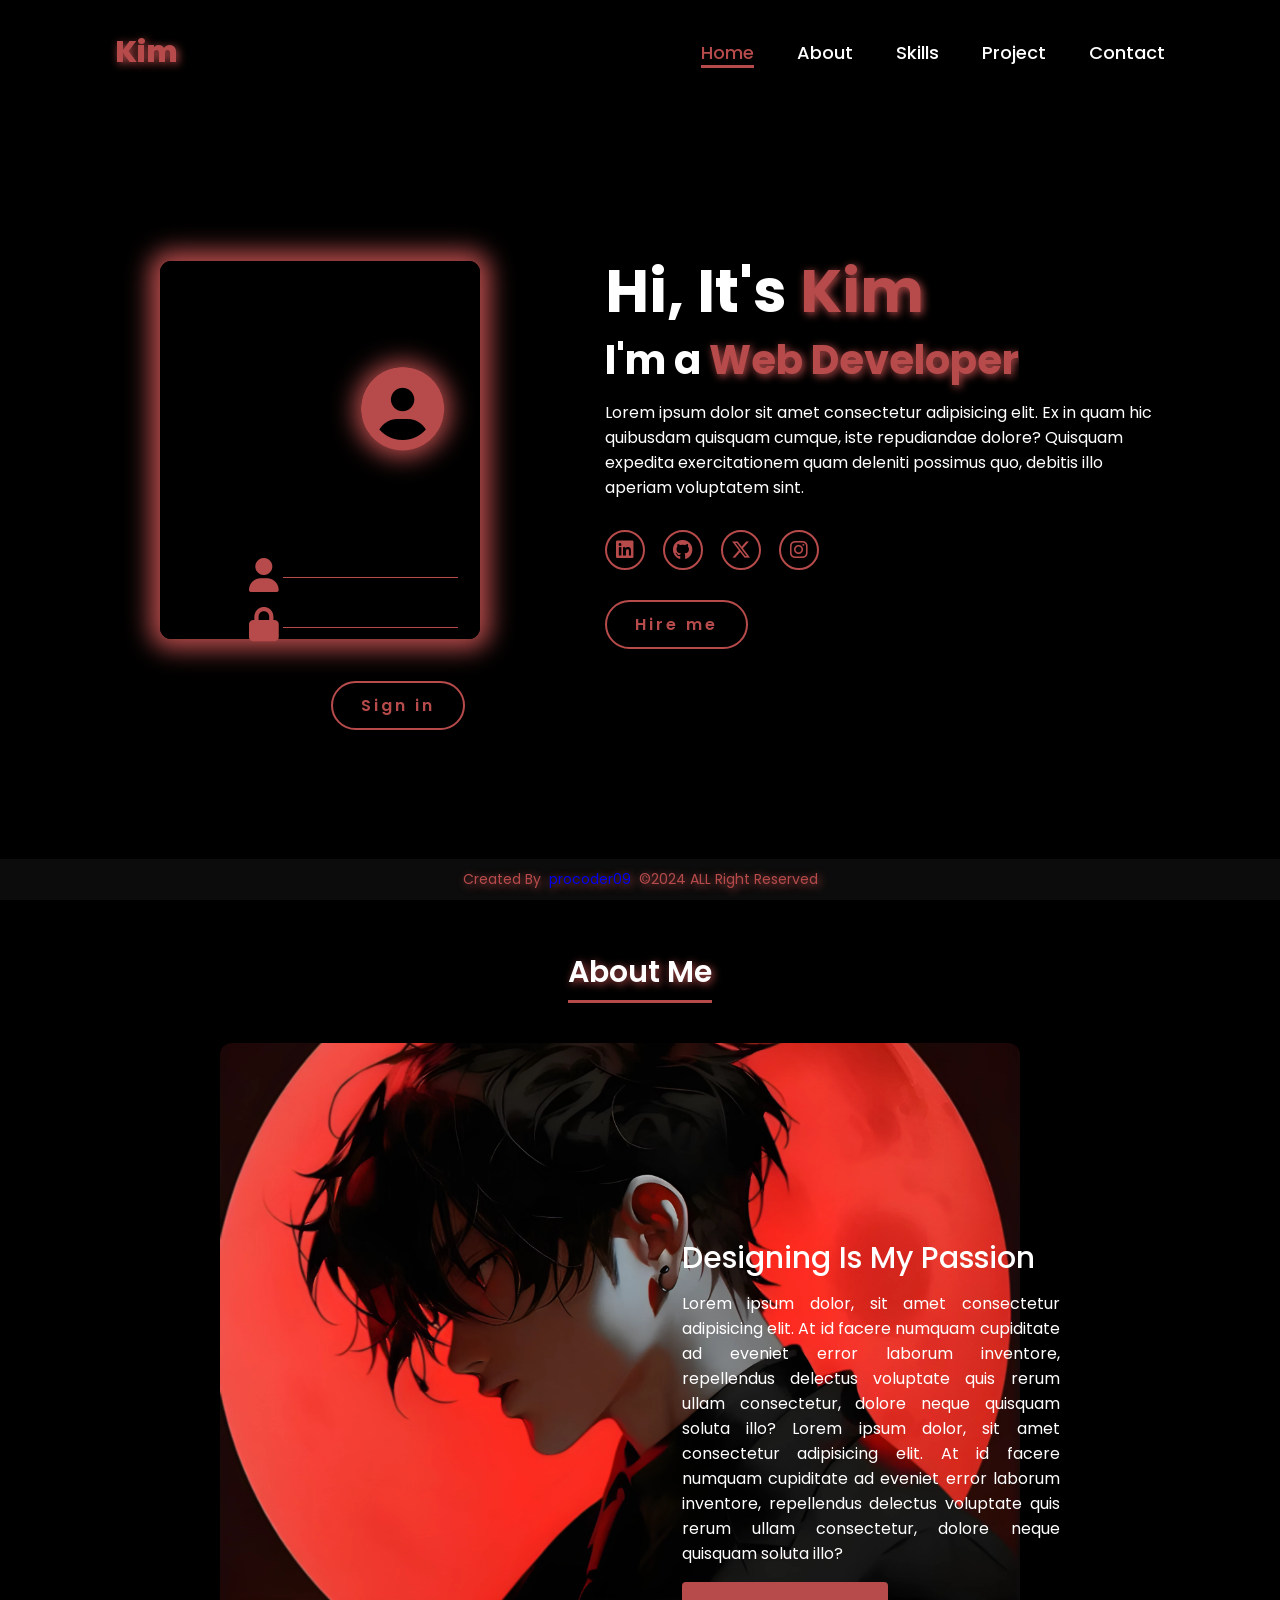
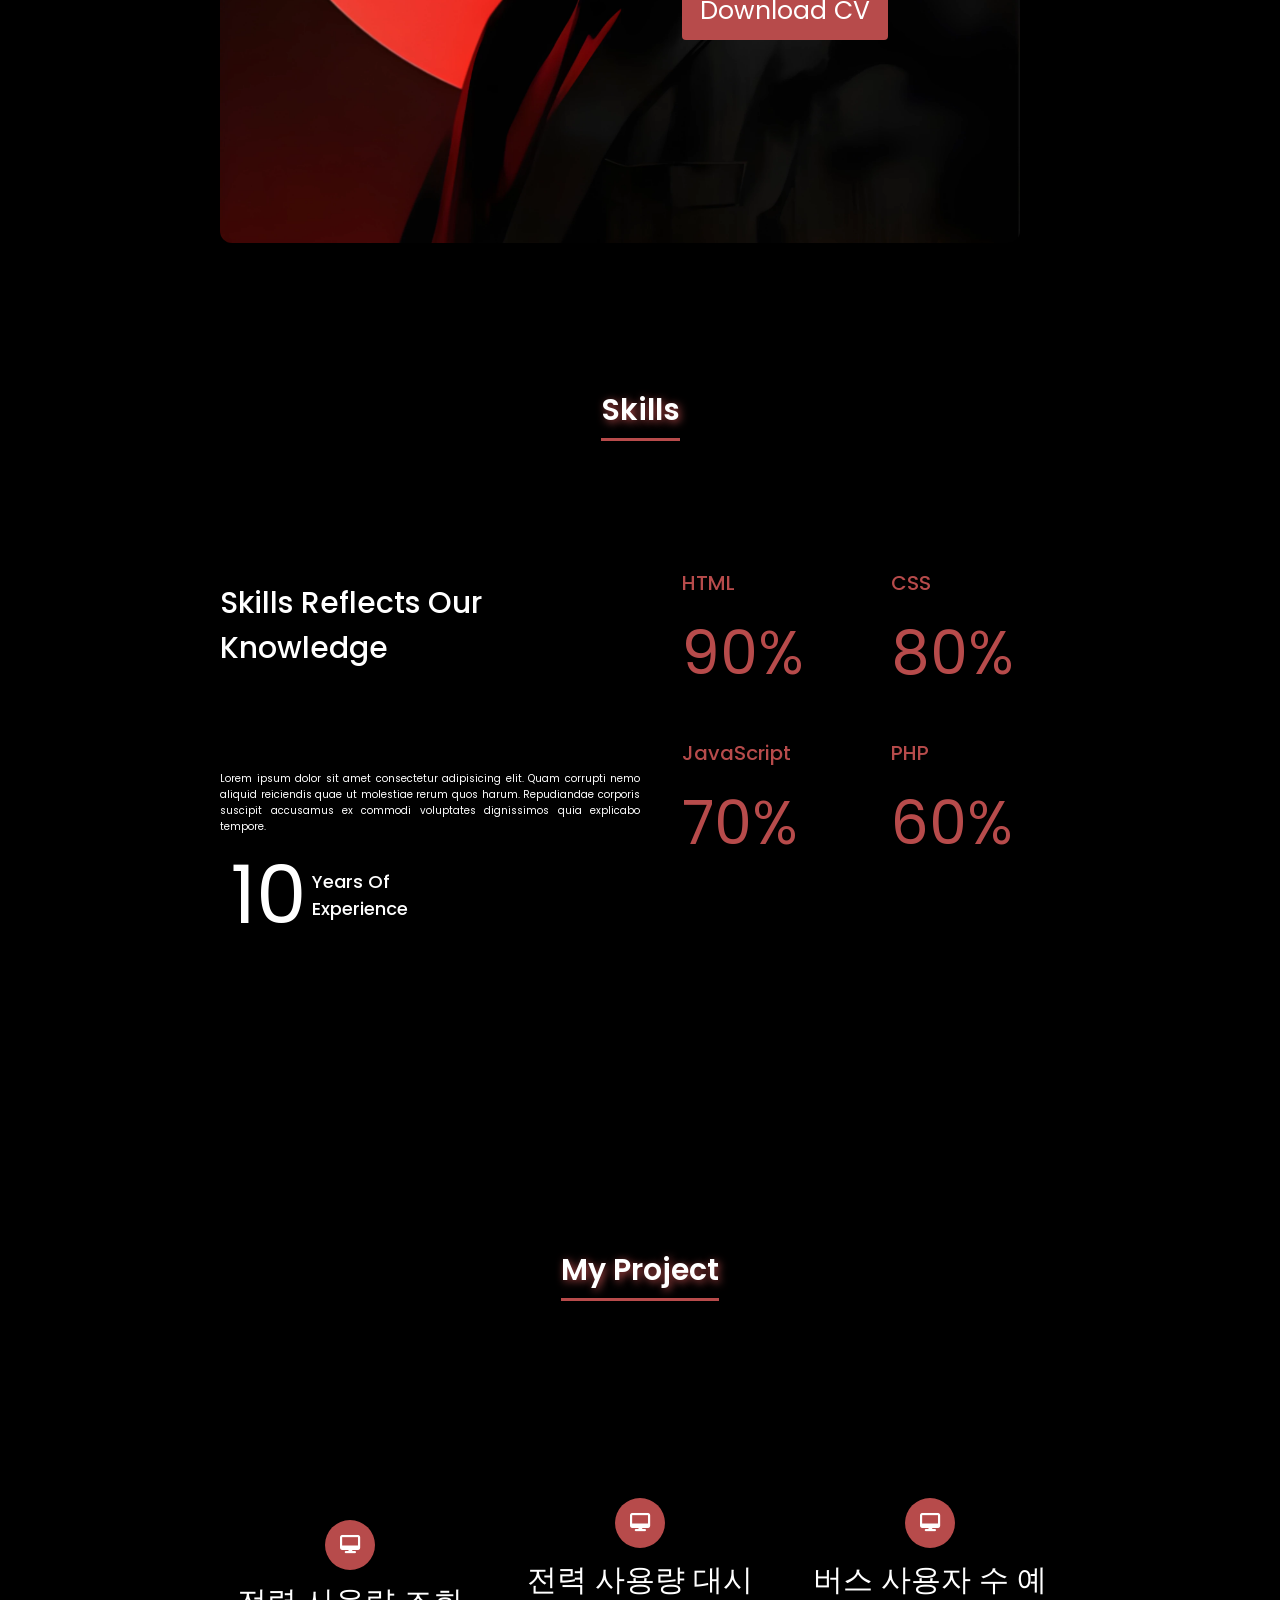
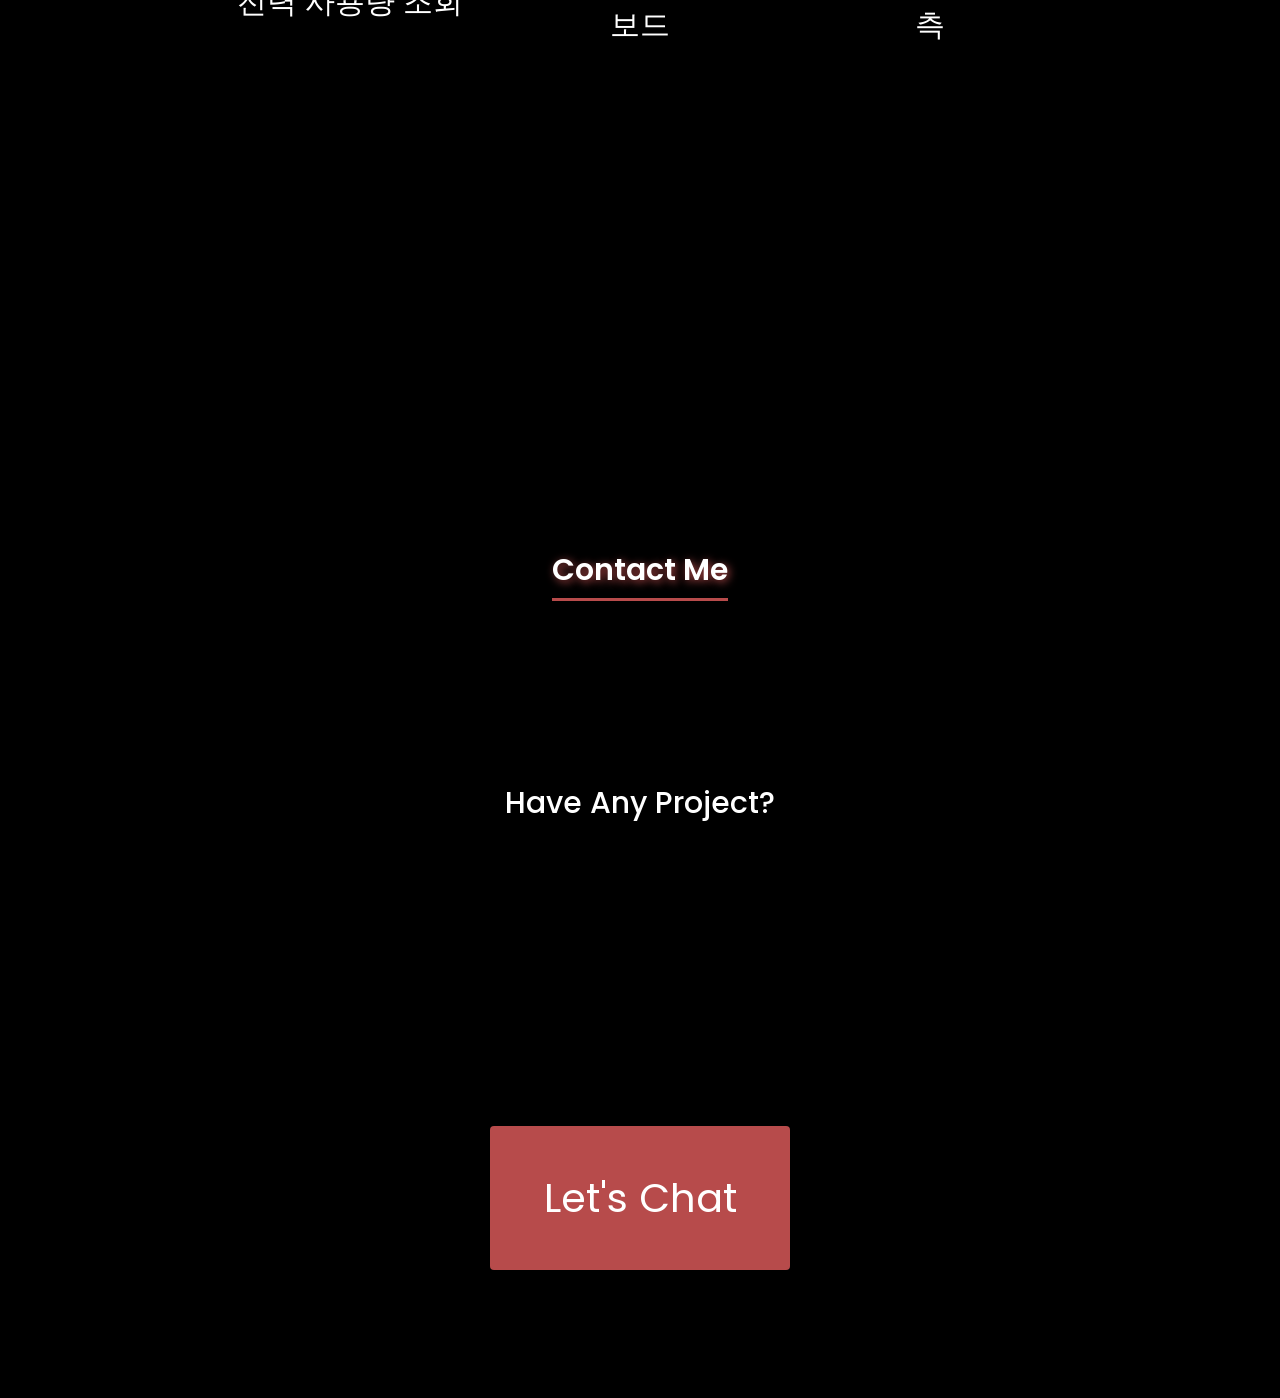
==== commit d9f85ffe: "20250218 modify" ====
--- a/HTML/WedPage/index.html
+++ b/HTML/WedPage/index.html
@@ -34,6 +34,9 @@
                         <div class="user-box">
                             <i class="fa-solid fa-lock"></i><input type="password"> 
                         </div>
+                        <div>
+                            <button class="login-signin">Sign in</button>
+                        </div>
                     </div>
                 </div>
             </div>
--- a/HTML/WedPage/style.css
+++ b/HTML/WedPage/style.css
@@ -176,7 +176,7 @@
     position: relative;
     width: 32vw;
     border-radius: 50%;
-    box-shadow: 0 0 25px 5px #b74b4b;
+    /* box-shadow: 0 0 25px 5px #b74b4b; */
     cursor: pointer;
     transition: 0.2s linear;
     transition: transform 0.3s ease; /*확대 할때 좀 더 부드럽게 이루어지게 설정*/
@@ -189,29 +189,47 @@
 i.fa-solid.fa-user {
     font-size: 34px;
     position: relative;
-    left: 28px;
+    left: -4px;
+    top: 6px;
     color: #b74b4b;
 }
 i.fa-solid.fa-lock{
     font-size: 34px;
     position: relative;
-    left: 28px;
-    color: #b74b4b;
+    left: -4px;
+    top: 6px;
+    color: #b74b4b;
+}
+.login-form{
+    border: 1px solid black;
+    border-radius: 11px;
+    box-shadow: 0 0 25px 10px #b74b4b;
+    width: 78%;
+    height: 80%;
 }
 .login-form #circle-user{
     position: absolute;
-    top: 60px;
+    top: 154px;
     left: 246px;
     font-size: 6.5vw;
     color: #b74b4b;
     border-radius: 50%;
     box-shadow: 0 1px 24px 6px #b74b4b;
 }
+.login-box{
+    display: block;
+    position: relative;
+    top: 70px;
+}
 .user-box{
-    margin-bottom: 10px;
+    position: relative;
+    /* margin-bottom: 10px; */
     width: 16vw;
     height: 2vw;
     display: flex;
+    margin-bottom: 24px;
+    right: -92px;
+    top: 221px;
 }
 .user-box input{
     width: 100%;
@@ -220,8 +238,28 @@
     color:#b74b4b;
     border-bottom: 1px solid #b74b4b;
 }
+.login-signin{
+    display: inline-block;
+    padding: 1rem 2.8rem;
+    background-color: black;
+    border-radius: 4rem;
+    font-size: 1.6rem;
+    color: #b74b4b;
+    letter-spacing: 0.3rem;
+    font-weight: 600;
+    border: 2px solid #b74b4b;
+    cursor: pointer;
+    position: relative;
+    top: 250px;
+    left: 170px;
+}
+.login-signin:hover{
+    transform: scale(1.03);
+    background-color: #b74b4b;
+    color:black;
+    box-shadow: 0 0 25px #b74b4b;
+}
 /* 이미지의 크기, 그림자 효과, 전환 효과를 설정하여 사용자 상호작용 시 스타일이 변하도록 했습니다. */
-
 .home-img .img:hover{
     font-size: 1.8rem;
     font-weight: 500;
@@ -810,7 +848,7 @@
     text-align: center;
     flex-grow: 1; /* 내용이 늘어나면 내부에서 스크롤 */
     overflow-y: auto;
-    max-height: calc(100% - 40px); /* 모달의 높이 제한 */
+    max-height: calc(100% - 0px); /* 모달의 높이 제한 */
 }
 
 .close-btn {
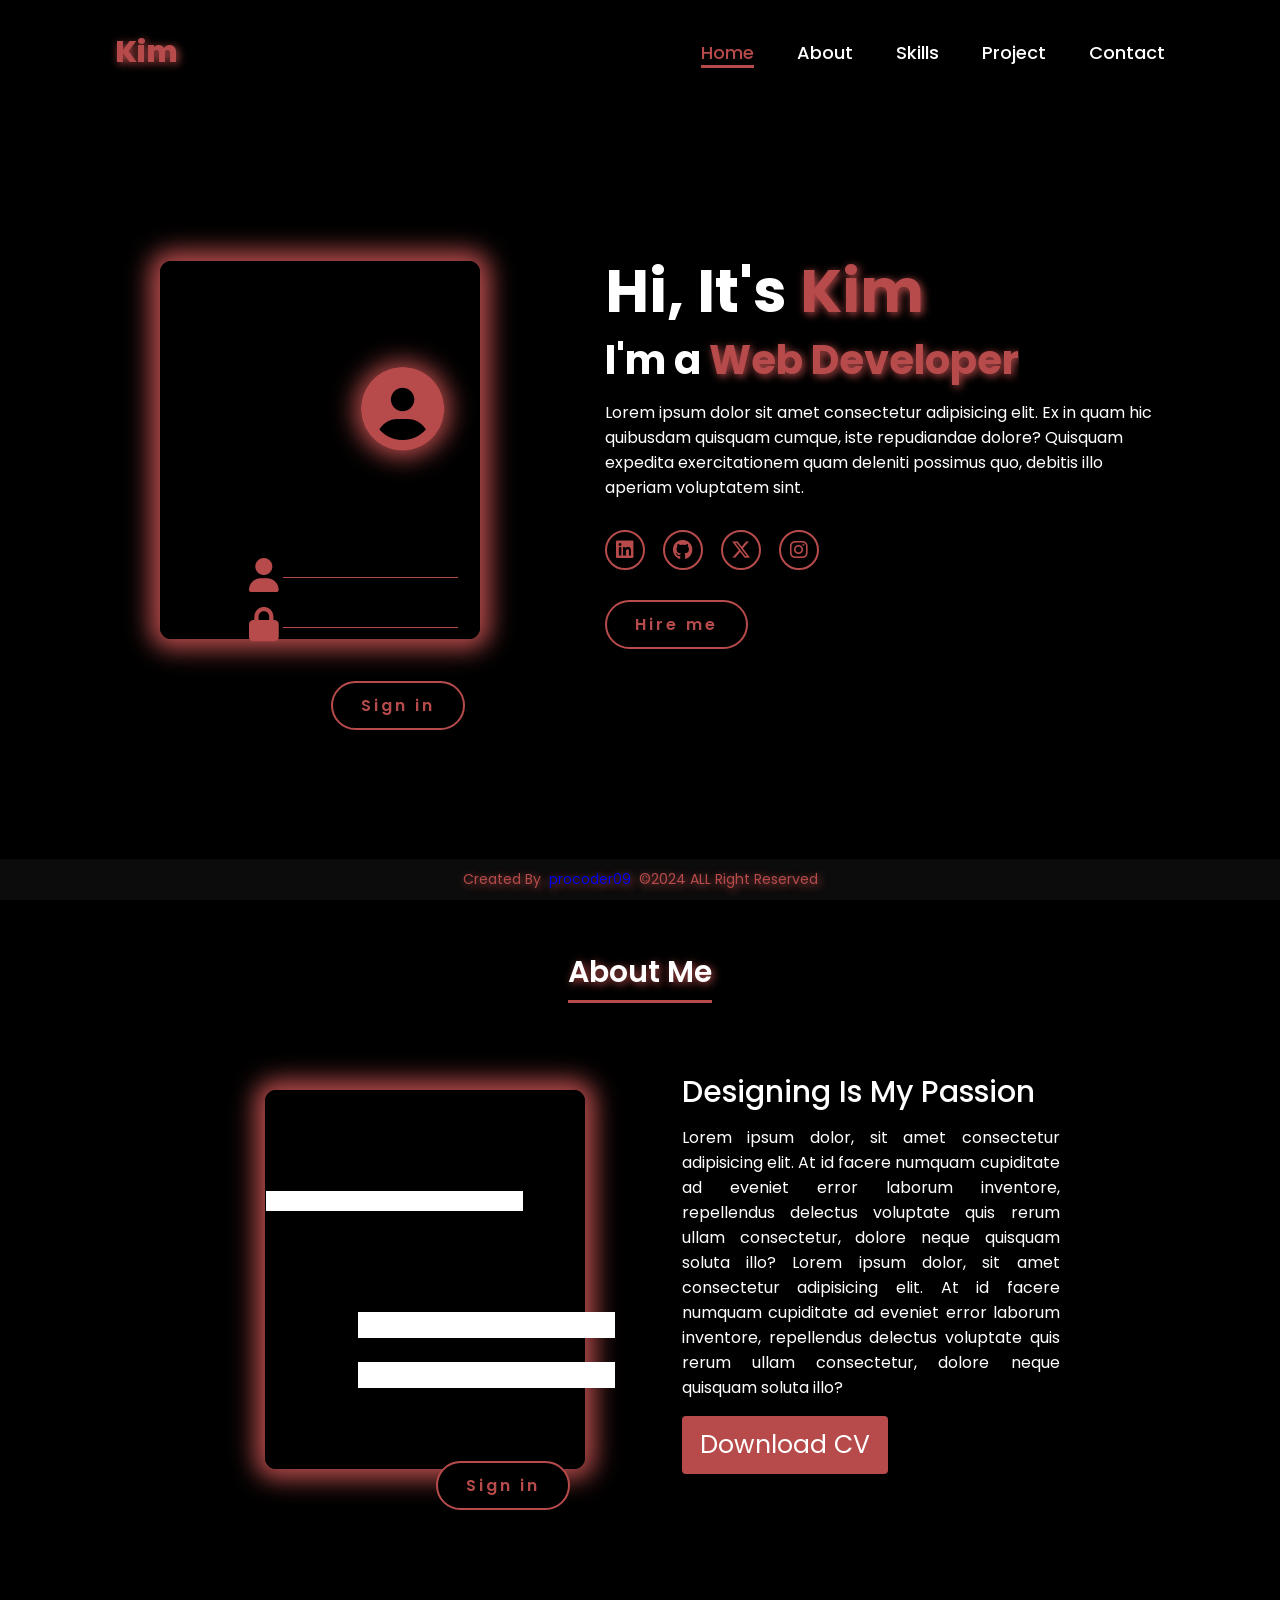
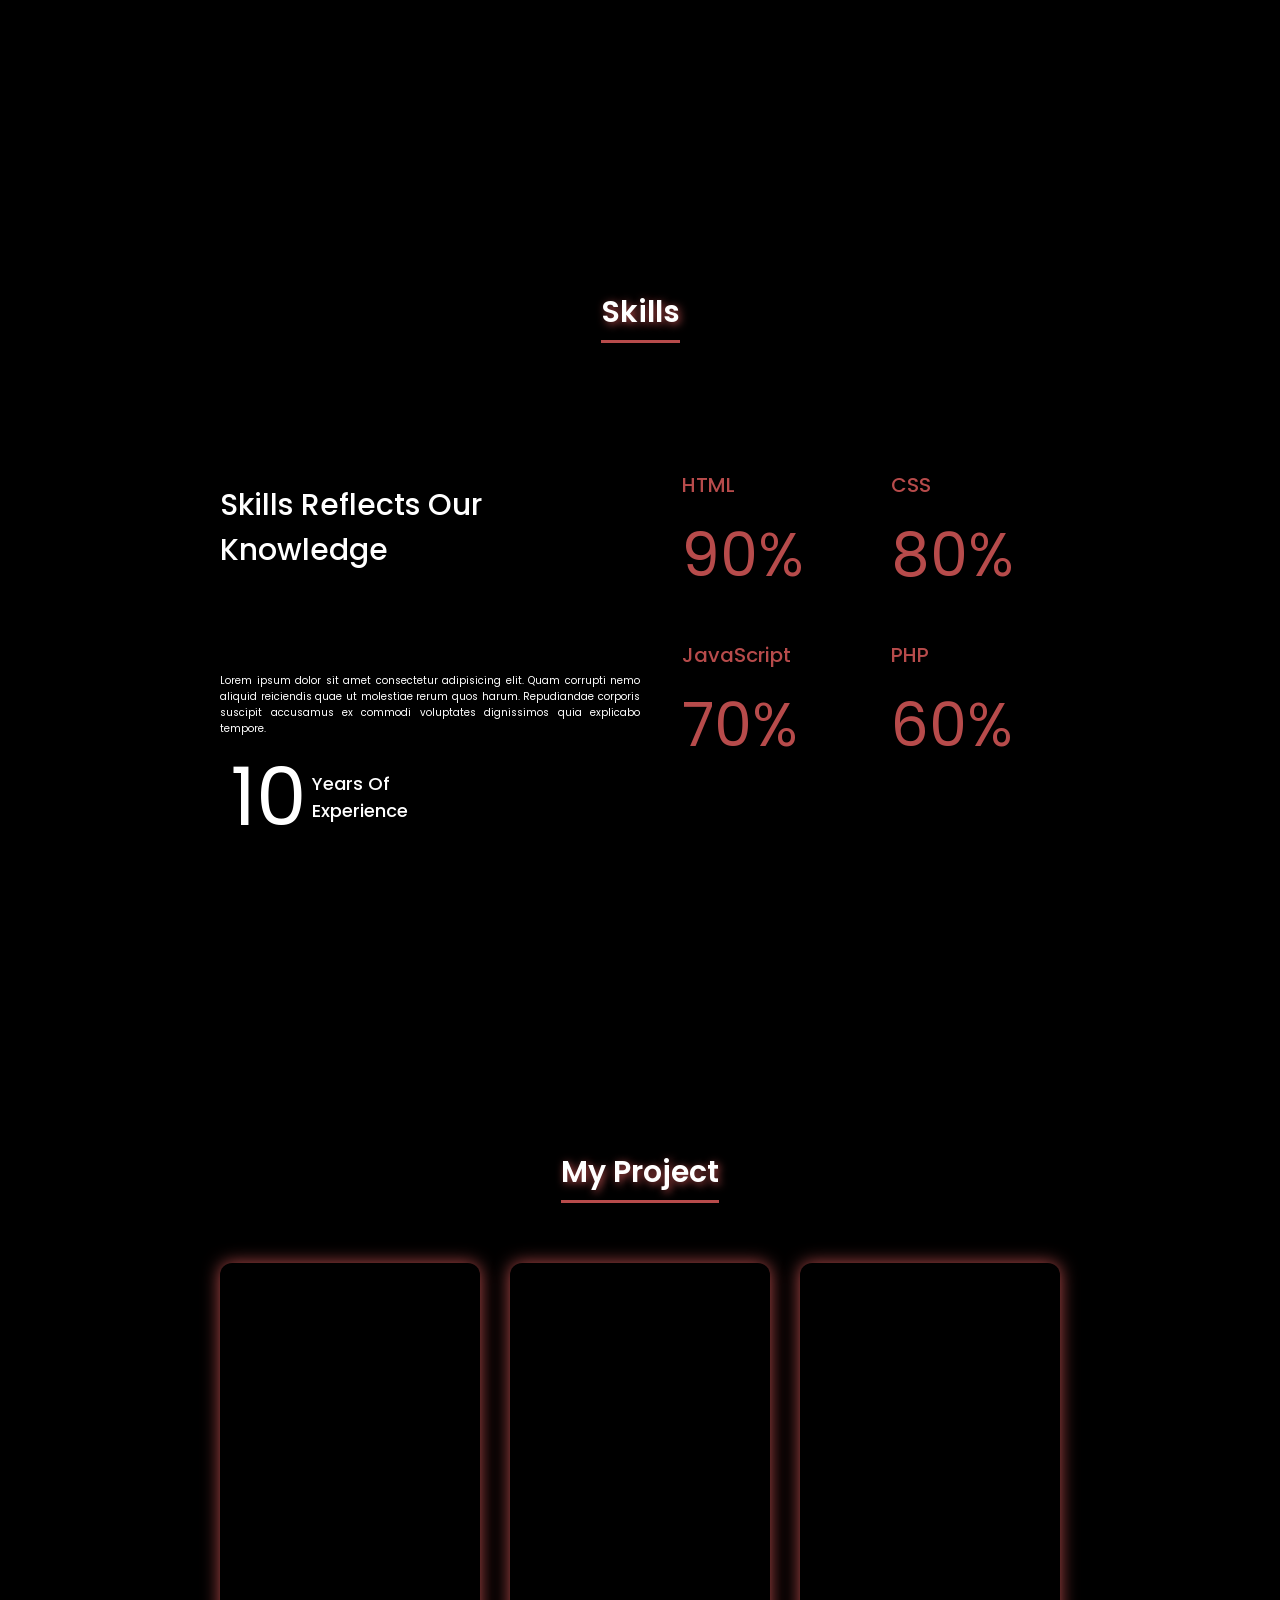
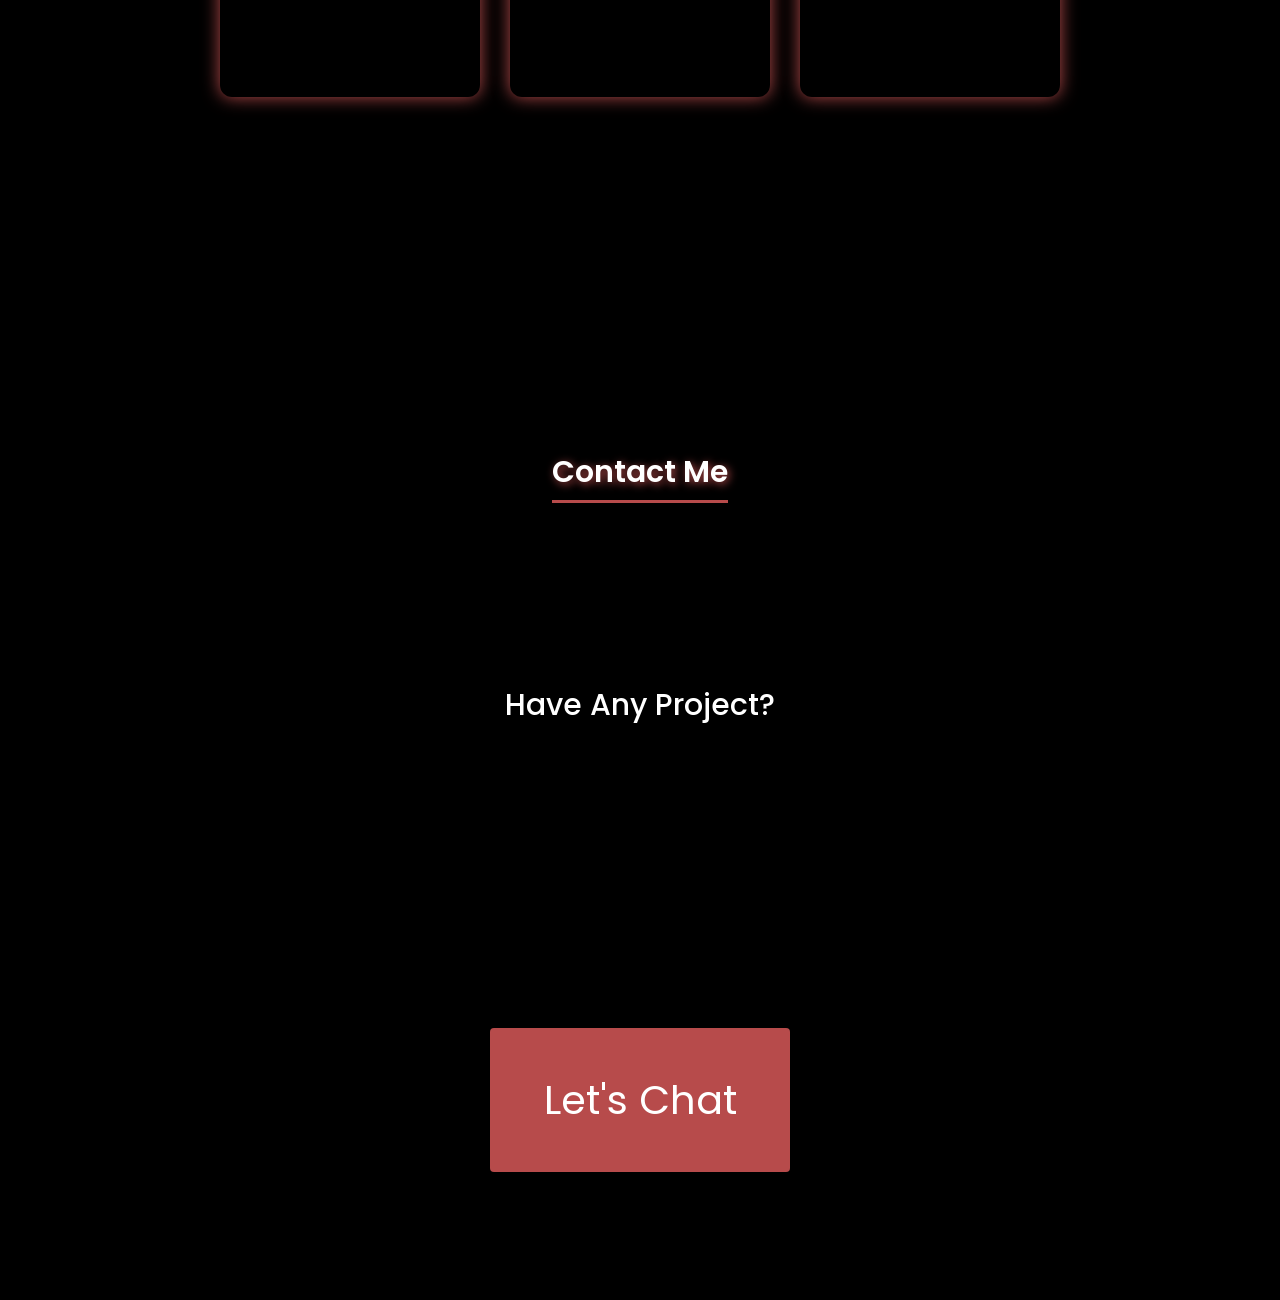
==== commit 292234c6: "2025-03-12 modify" ====
--- a/HTML/WedPage/index.html
+++ b/HTML/WedPage/index.html
@@ -29,10 +29,10 @@
                     <i class="fa-solid fa-circle-user" id="circle-user"></i>
                     <div class="login-box">
                         <div class="user-box">
-                            <i class="fa-solid fa-user"></i><input type="text">
+                            <i class="fa-solid fa-user"></i><input id="login-id" type="text">
                         </div>
                         <div class="user-box">
-                            <i class="fa-solid fa-lock"></i><input type="password"> 
+                            <i class="fa-solid fa-lock"></i><input id="login-pw" type="password"> 
                         </div>
                         <div>
                             <button class="login-signin">Sign in</button>
@@ -60,7 +60,24 @@
             <div class="title"><span>About Me</span></div>
             <div class="about-details">
                 <div class="left">
-                    <img src="img/main.png" alt="">
+                    <div class="home-img" data-aos="zoom-out" data-aos-duration="1500">
+                        <div class="img">
+                            <div class="login-form">
+                                    <div class="user-box">
+                                        <input id="myname" type="text">
+                                    </div>
+                                    <div class="user-box">
+                                        <input id="myage" type="text"> 
+                                    </div>
+                                    <div>
+                                        <input id="my">
+                                    </div>
+                                    <div>
+                                        <button class="login-signin">Sign in</button>
+                                    </div>
+                            </div>
+                        </div>
+                    </div>
                 </div>
                 <div class="right">
                     <div class="topic">Designing Is My Passion</div>
--- a/HTML/WedPage/style.css
+++ b/HTML/WedPage/style.css
@@ -231,7 +231,7 @@
     right: -92px;
     top: 221px;
 }
-.user-box input{
+#login-id,#login-pw {
     width: 100%;
     border: none;
     background: transparent;
@@ -590,6 +590,8 @@
     position: relative;
     transform-style: preserve-3d;
     transition: transform 0.6s ease;
+    box-shadow: 0 0 17px 0px #b74b4b;
+    border-radius: 12px;
 }
 .services .boxes .box:hover{
     /* background-color: #b74b4b; */
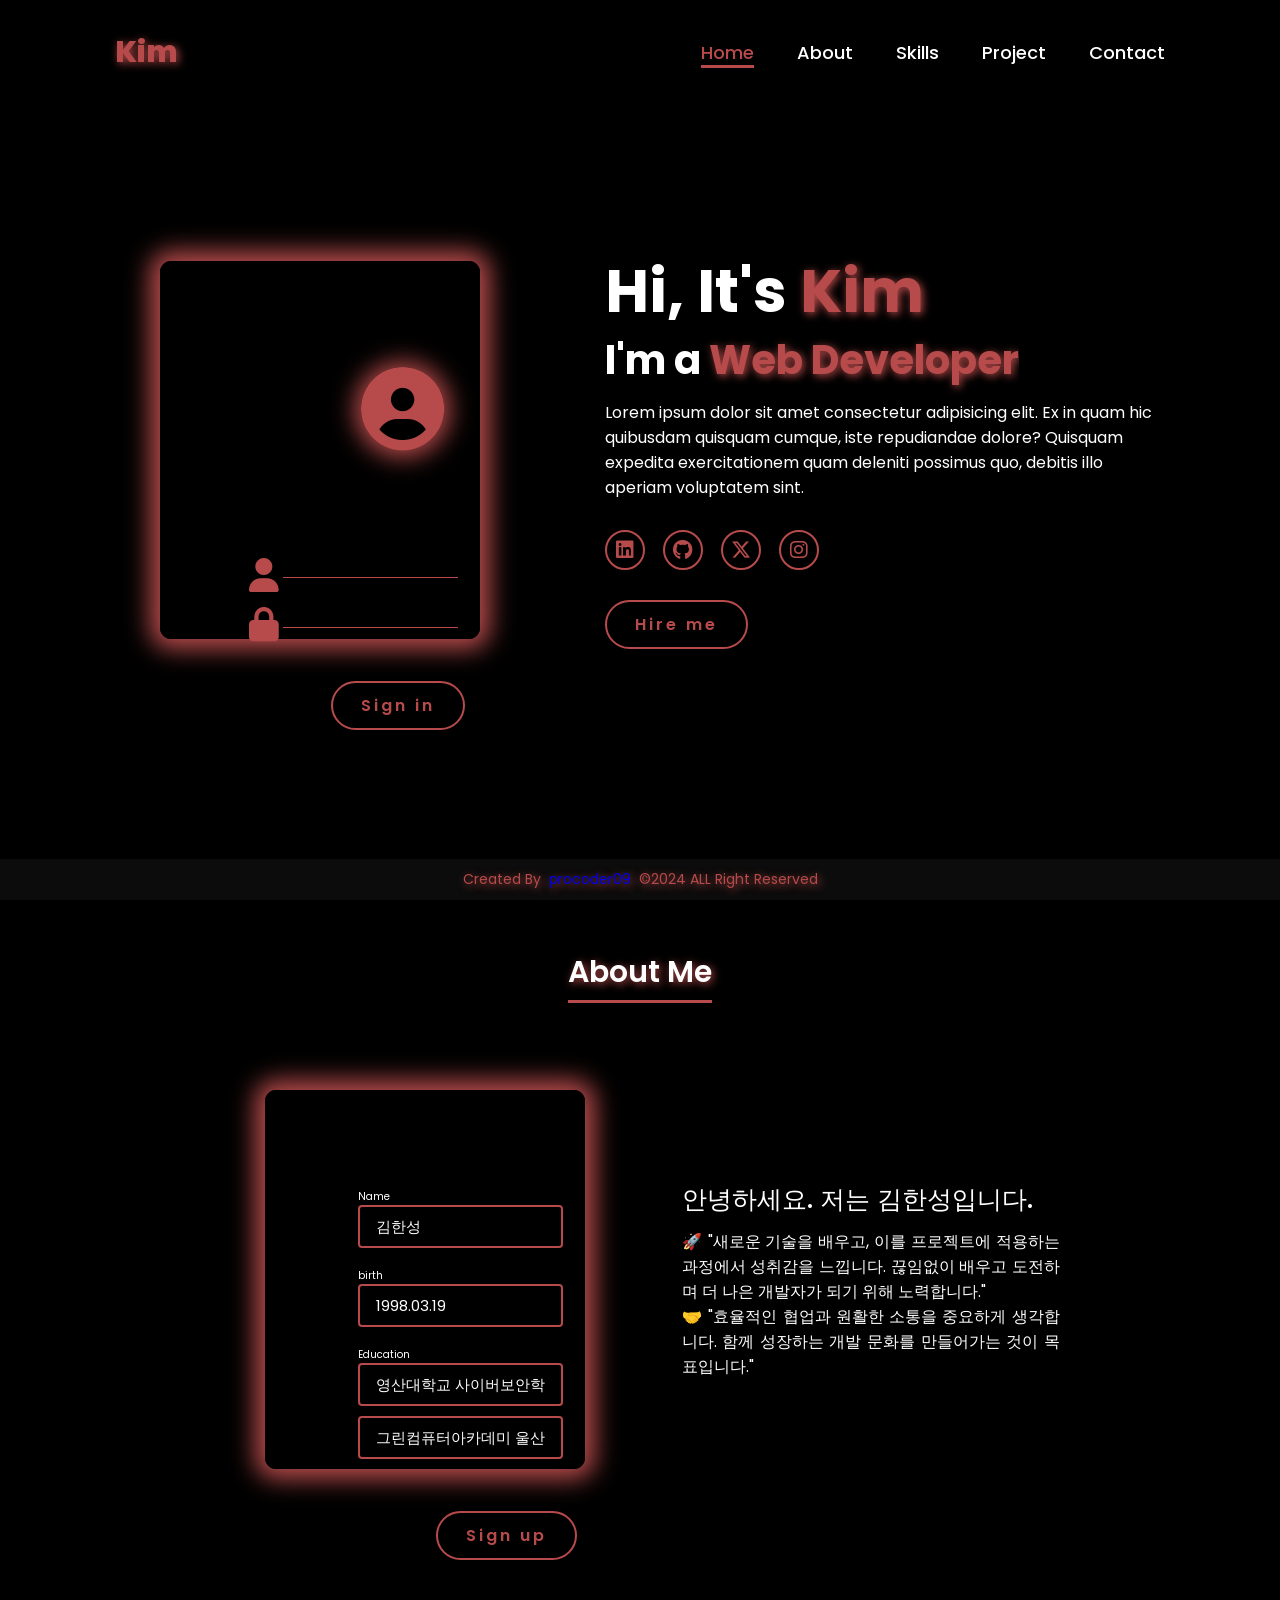
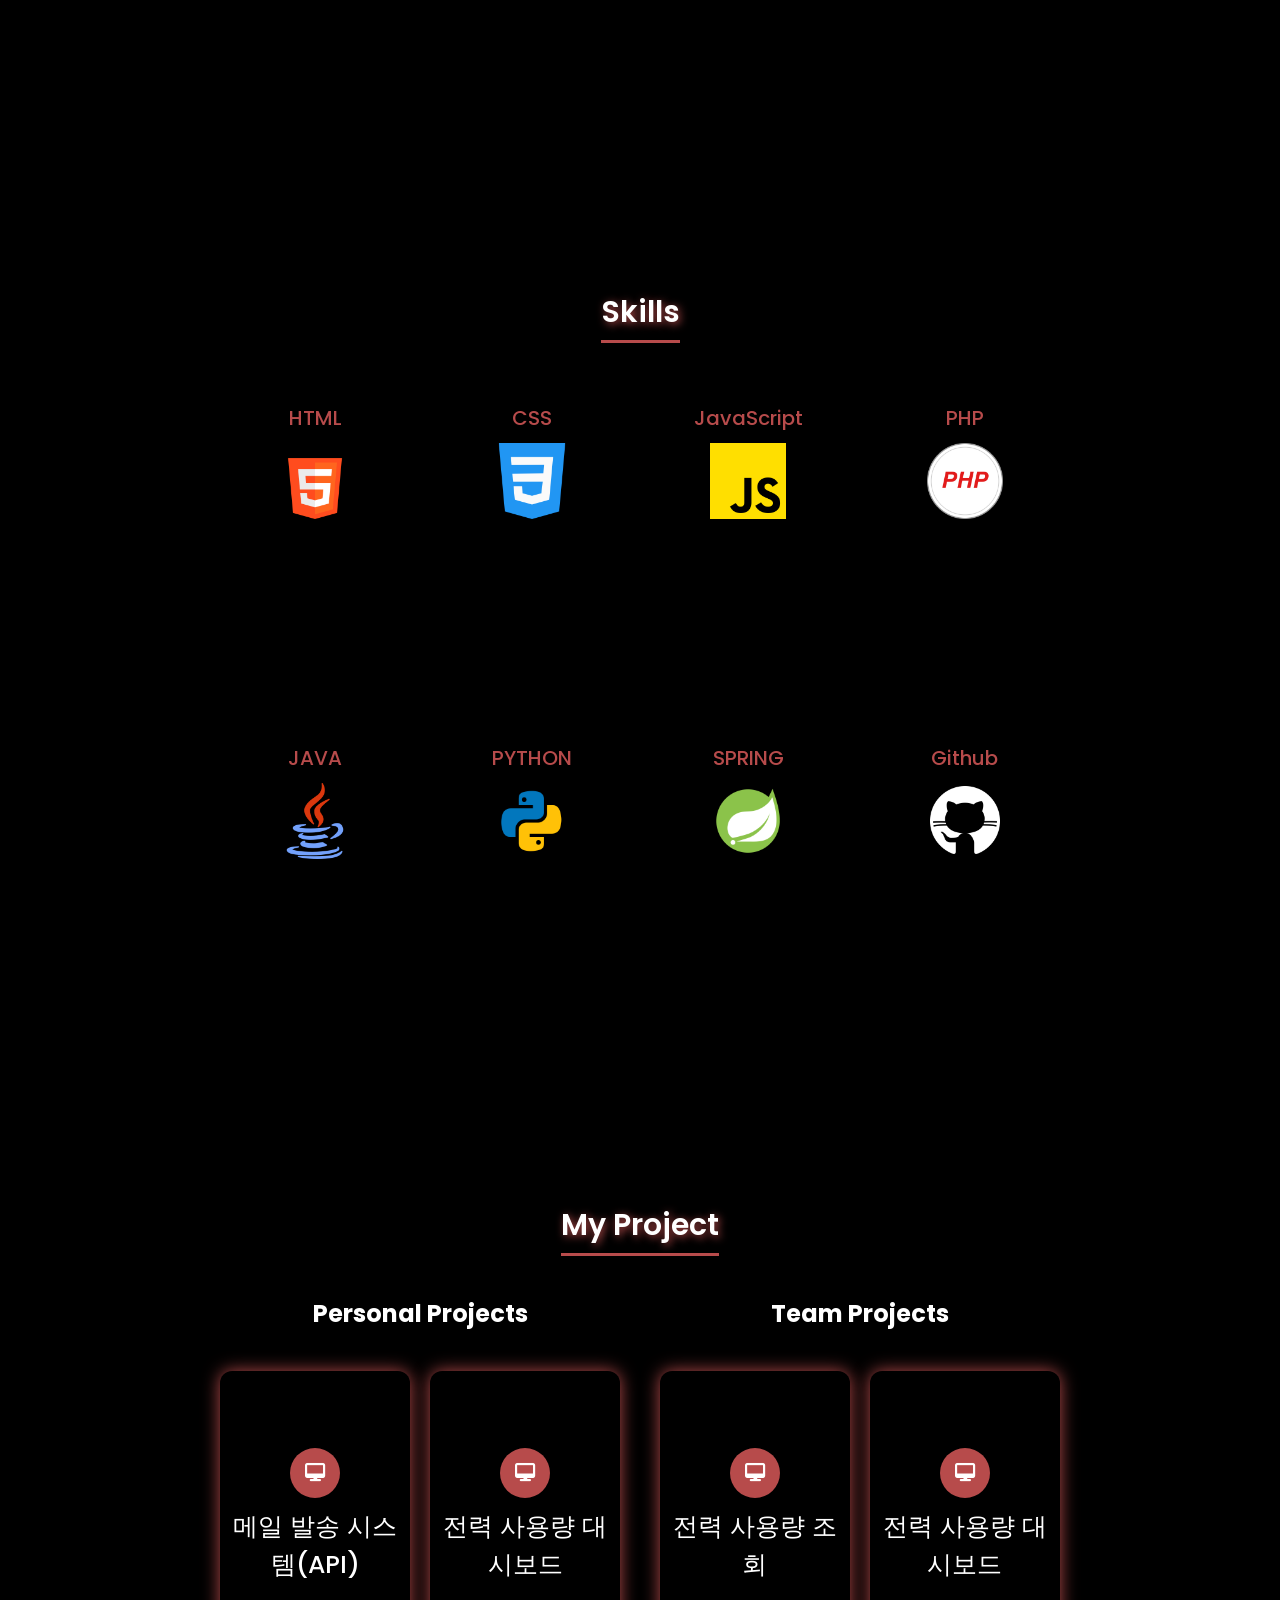
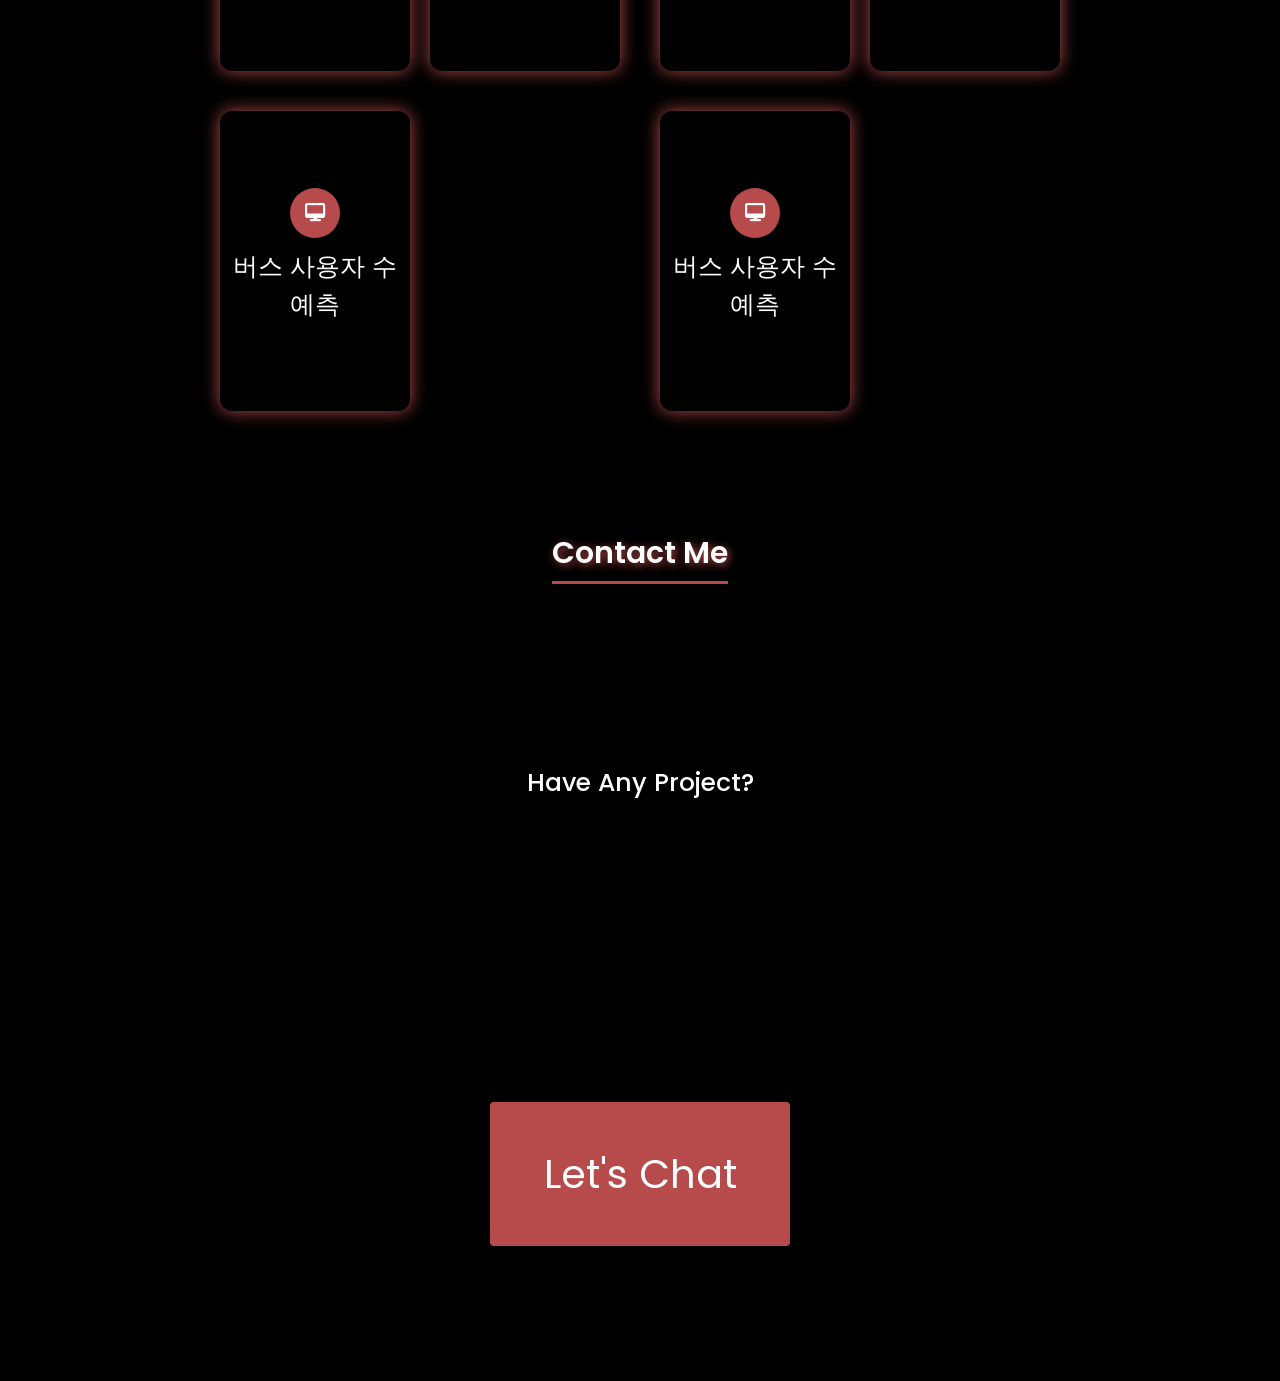
==== commit 8db2769e: "2025-03-12-16:22 modify" ====
--- a/HTML/WedPage/index.html
+++ b/HTML/WedPage/index.html
@@ -5,7 +5,12 @@
     <meta name="viewport" content="width=device-width, initial-scale=1.0">
     <title>Document</title>
     <link rel="stylesheet" href="https://cdnjs.cloudflare.com/ajax/libs/font-awesome/6.5.2/css/all.min.css">
-    <link rel="stylesheet" href="../WedPage/style.css">
+    <link rel="stylesheet" href="../WedPage/css/common.css">
+    <link rel="stylesheet" href="../WedPage/css/home.css">
+    <link rel="stylesheet" href="../WedPage/css/about.css">
+    <link rel="stylesheet" href="../WedPage/css/skills.css">
+    <link rel="stylesheet" href="../WedPage/css/project.css">
+    <link rel="stylesheet" href="../WedPage/css/contact.css">
     <link rel="stylesheet" href="https://unpkg.com/aos@next/dist/aos.css" />
     <script src="jquery-3.6.4.min.js"></script>
 </head>
@@ -64,36 +69,34 @@
                         <div class="img">
                             <div class="login-form">
                                     <div class="user-box">
-                                        <input id="myname" type="text">
-                                    </div>
+                                        <label for="myname">Name</label>
+                                        <input id="myname" type="text" style="font-size: 15px;" value="김한성" readonly>
+                                    </div>
+                                    <br>
                                     <div class="user-box">
-                                        <input id="myage" type="text"> 
+                                        <label for="mybirth">birth</label>
+                                        <input id="mybirth" type="text" style="font-size: 15px;" value="1998.03.19" readonly>
+                                    </div>
+                                    <br>
+                                    <div class="user-box">
+                                        <label for="myeducation">Education</label>
+                                        <input id="myeducation1" type="text" style="font-size: 15px;" value="영산대학교 사이버보안학과 졸업" readonly>
+                                        <input id="myeducation2" type="text" style="font-size: 15px;" value="그린컴퓨터아카데미 울산 수료" readonly>
                                     </div>
                                     <div>
-                                        <input id="my">
-                                    </div>
-                                    <div>
-                                        <button class="login-signin">Sign in</button>
+                                        <button class="sign-up">Sign up</button>
                                     </div>
                             </div>
                         </div>
                     </div>
                 </div>
                 <div class="right">
-                    <div class="topic">Designing Is My Passion</div>
+                    <div class="topic">안녕하세요. 저는 김한성입니다.</div>
                     <p>
-                        Lorem ipsum dolor, sit amet consectetur adipisicing elit. 
-                        At id facere numquam cupiditate ad eveniet error laborum inventore, 
-                        repellendus delectus voluptate quis rerum ullam consectetur, 
-                        dolore neque quisquam soluta illo?
-                        Lorem ipsum dolor, sit amet consectetur adipisicing elit. 
-                        At id facere numquam cupiditate ad eveniet error laborum inventore, 
-                        repellendus delectus voluptate quis rerum ullam consectetur, 
-                        dolore neque quisquam soluta illo?
+                        🚀 "새로운 기술을 배우고, 이를 프로젝트에 적용하는 과정에서 성취감을 느낍니다. 끊임없이 배우고 도전하며 더 나은 개발자가 되기 위해 노력합니다."
+                        <br>
+                        🤝 "효율적인 협업과 원활한 소통을 중요하게 생각합니다. 함께 성장하는 개발 문화를 만들어가는 것이 목표입니다."
                     </p>
-                    <div class="button">
-                        <button>Download CV</button>
-                    </div>
                 </div>
             </div>
         </div>
@@ -103,35 +106,38 @@
         <div class="content">
             <div class="title"><span>Skills</span></div>
             <div class="skills-details">
-                <div class="text">
-                    <div class="topic">
-                        Skills Reflects Our Knowledge
-                    </div>
-                    <p data-aos="fade-right">Lorem ipsum dolor sit amet consectetur adipisicing elit. Quam corrupti nemo aliquid reiciendis quae ut molestiae rerum quos harum. Repudiandae corporis suscipit accusamus ex commodi voluptates dignissimos quia explicabo tempore.</p>
-                    <div class="experience">
-                        <div class="num">10</div>
-                        <div class="exp">
-                            Years Of<br>
-                            Experience
-                        </div>
-                    </div>
-                </div>
                 <div class="boxes">
                     <div class="box"data-aos="zoom-out" data-aos-duration="1500">
                         <div class="topic">HTML</div>
-                        <div class="per">90%</div>
+                        <div class="per"><img src="img/htmlimg.png" alt=""></div>
                     </div>
                     <div class="box" data-aos="zoom-out" data-aos-duration="1500">
                         <div class="topic">CSS</div>
-                        <div class="per">80%</div>
+                        <div class="per"><img src="img/cssimg.png" alt=""></div>
                     </div>
                     <div class="box" data-aos="zoom-out" data-aos-duration="1500">
                         <div class="topic">JavaScript</div>
-                        <div class="per">70%</div>
+                        <div class="per"><img src="img/jsimg.png" alt=""></div>
                     </div>
                     <div class="box" data-aos="zoom-out" data-aos-duration="1500">
                         <div class="topic">PHP</div>
-                        <div class="per">60%</div>
+                        <div class="per"><img src="img/phpimg.png" alt=""></div>
+                    </div>
+                    <div class="box" data-aos="zoom-out" data-aos-duration="1500">
+                        <div class="topic">JAVA</div>
+                        <div class="per"><img src="img/javaimg.png" alt=""></div>
+                    </div>
+                    <div class="box" data-aos="zoom-out" data-aos-duration="1500">
+                        <div class="topic">PYTHON</div>
+                        <div class="per"><img src="img/pythonimg.png" alt=""></div>
+                    </div>
+                    <div class="box" data-aos="zoom-out" data-aos-duration="1500">
+                        <div class="topic">SPRING</div>
+                        <div class="per"><img src="img/springimg.png" alt=""></div>
+                    </div>
+                    <div class="box" data-aos="zoom-out" data-aos-duration="1500">
+                        <div class="topic">Github</div>
+                        <div class="per"><img src="img/githubimg.png" alt=""></div>
                     </div>
                 </div>
             </div>
@@ -143,76 +149,122 @@
         <div class="content">
             <div class="title"><span>My Project</span></div>
             <div class="boxes">
-                <div class="box" onclick="flipCard(this)" data-aos="zoom-out" data-aos-duration="1500">
-                    <div class="box-inner">
-                        <!-- 카드 앞면 -->
-                        <div class="box-front">
-                            <div class="icon">
-                                <i class="fas fa-desktop"></i>
-                            </div>
-                            <div class="topic">전력 사용량 조회</div>
-                        </div>
-                        <!-- 카드 뒷면 -->
-                        <div class="box-back">
-                            <img src="img/project1_mainpage.png" class="thumbnail_img">
-                            <div class="description">
-                                <h3><i class="fa-solid fa-pen"></i> 전력 사용량 및 요금 조회 / SNS 로그인 기능</h3>
-                                <br><br>
-                                <p>사용자의 냉/난방 사용량과 요금을 조회하는 사이트</p>
-                                <p>SNS 로그인 기능 / Q&A 게시판 구현</p>
-                            </div>
-                            <button class="detail-btn" onclick="openModal(event, 0)">
-                                <span class="project_span">상세보기</span>
-                            </button>
-                        </div>
-                    </div>
-                </div>
-                <div class="box" onclick="flipCard(this)" data-aos="zoom-out" data-aos-duration="1500">
-                    <div class="box-inner">
-                        <!-- 카드 앞면 -->
-                        <div class="box-front">
-                            <div class="icon">
-                                <i class="fas fa-desktop"></i>
-                            </div>
-                            <div class="topic">전력 사용량 대시보드</div>
-                        </div>
-                        <!-- 카드 뒷면 -->
-                        <div class="box-back">
-                            <img src="img/project2_mainpage.png" class="thumbnail_img">
-                            <div class="description">
-                                <h3><i class="fa-solid fa-pen"></i> 전력 사용량 예측 모니터링 대시보드</h3>
-                                <br><br>
-                                <p>전국 시도의 전력사용량 예측 대시보드</p>
-                                <p>전국 단위 데이터 / 여러 모델의 예측값 비교</p>
-                            </div>
-                            <button class="detail-btn" onclick="openModal(event, 0)">
-                                <span class="project_span">상세보기</span>
-                            </button>
-                        </div>
-                    </div>
-                </div>
-                <div class="box" onclick="flipCard(this)" data-aos="zoom-out" data-aos-duration="1500">
-                    <div class="box-inner">
-                        <!-- 카드 앞면 -->
-                        <div class="box-front">
-                            <div class="icon">
-                                <i class="fas fa-desktop"></i>
-                            </div>
-                            <div class="topic">버스 사용자 수 예측</div>
-                        </div>
-                        <!-- 카드 뒷면 -->
-                        <div class="box-back">
-                            <img src="img/project3_mainpage.png" class="thumbnail_img">
-                            <div class="description">
-                                <h3><i class="fa-solid fa-pen"></i> 버스 노선별 사용자 수 예측 및 불편사항 접수 시스템</h3>
-                                <br><br>
-                                <p>버스 노선별 사용자 수를 예측</p>
-                                <p>불편사항 접수 및 버스 도착정보 제공</p>
-                            </div>
-                            <button class="detail-btn" onclick="openModal(event, 0)">
-                                <span class="project_span">상세보기</span>
-                            </button>
-                        </div>
+                <div class="project-category personal-projects">
+                    <h2>Personal Projects</h2>
+                    <div class="project-grid">
+                    <div class="box" onclick="flipCard(this)" data-aos="zoom-out" data-aos-duration="1500">
+                            <div class="box-inner">
+                                <!-- 카드 앞면 -->
+                                <div class="box-front">
+                                    <div class="icon">
+                                        <i class="fas fa-desktop"></i>
+                                    </div>
+                                    <div class="topic">메일 발송 시스템(API)</div>
+                                </div>
+                                <!-- 카드 뒷면 -->
+                                <div class="box-back">
+                                    <img src="img/NW_mailsend_main.png" class="thumbnail_img">
+                                    <button class="detail-btn" onclick="openModal(event, 0)">
+                                        <span class="project_span">상세보기</span>
+                                    </button>
+                                </div>
+                            </div>
+                    </div>
+                    <div class="box" onclick="flipCard(this)" data-aos="zoom-out" data-aos-duration="1500">
+                            <div class="box-inner">
+                                <!-- 카드 앞면 -->
+                                <div class="box-front">
+                                    <div class="icon">
+                                        <i class="fas fa-desktop"></i>
+                                    </div>
+                                    <div class="topic">전력 사용량 대시보드</div>
+                                </div>
+                                <!-- 카드 뒷면 -->
+                                <div class="box-back">
+                                    <img src="img/project2_mainpage.png" class="thumbnail_img">
+                                    <button class="detail-btn" onclick="openModal(event, 0)">
+                                        <span class="project_span">상세보기</span>
+                                    </button>
+                                </div>
+                            </div>
+                    </div>
+                    <div class="box" onclick="flipCard(this)" data-aos="zoom-out" data-aos-duration="1500">
+                            <div class="box-inner">
+                                <!-- 카드 앞면 -->
+                                <div class="box-front">
+                                    <div class="icon">
+                                        <i class="fas fa-desktop"></i>
+                                    </div>
+                                    <div class="topic">버스 사용자 수 예측</div>
+                                </div>
+                                <!-- 카드 뒷면 -->
+                                <div class="box-back">
+                                    <img src="img/project3_mainpage.png" class="thumbnail_img">
+                                    <button class="detail-btn" onclick="openModal(event, 0)">
+                                        <span class="project_span">상세보기</span>
+                                    </button>
+                                </div>
+                            </div>
+                    </div>
+                    </div>
+                </div>
+                <div class="project-category team-projects">
+                    <h2>Team Projects</h2>
+                    <div class="project-grid">
+                    <div class="box" onclick="flipCard(this)" data-aos="zoom-out" data-aos-duration="1500">
+                        <div class="box-inner">
+                            <!-- 카드 앞면 -->
+                            <div class="box-front">
+                                <div class="icon">
+                                    <i class="fas fa-desktop"></i>
+                                </div>
+                                <div class="topic">전력 사용량 조회</div>
+                            </div>
+                            <!-- 카드 뒷면 -->
+                            <div class="box-back">
+                                <img src="img/project1_mainpage.png" class="thumbnail_img">
+                                <button class="detail-btn" onclick="openModal(event, 0)">
+                                    <span class="project_span">상세보기</span>
+                                </button>
+                            </div>
+                        </div>
+                    </div>
+                    <div class="box" onclick="flipCard(this)" data-aos="zoom-out" data-aos-duration="1500">
+                        <div class="box-inner">
+                            <!-- 카드 앞면 -->
+                            <div class="box-front">
+                                <div class="icon">
+                                    <i class="fas fa-desktop"></i>
+                                </div>
+                                <div class="topic">전력 사용량 대시보드</div>
+                            </div>
+                            <!-- 카드 뒷면 -->
+                            <div class="box-back">
+                                <img src="img/project2_mainpage.png" class="thumbnail_img">
+                                <button class="detail-btn" onclick="openModal(event, 0)">
+                                    <span class="project_span">상세보기</span>
+                                </button>
+                            </div>
+                        </div>
+                    </div>
+                    <div class="box" onclick="flipCard(this)" data-aos="zoom-out" data-aos-duration="1500">
+                        <div class="box-inner">
+                            <!-- 카드 앞면 -->
+                            <div class="box-front">
+                                <div class="icon">
+                                    <i class="fas fa-desktop"></i>
+                                </div>
+                                <div class="topic">버스 사용자 수 예측</div>
+                            </div>
+                            <!-- 카드 뒷면 -->
+                            <div class="box-back">
+                                <img src="img/project3_mainpage.png" class="thumbnail_img">
+                                <button class="detail-btn" onclick="openModal(event, 0)">
+                                    <span class="project_span">상세보기</span>
+                                </button>
+                            </div>
+                        </div>
+                    </div>
                     </div>
                 </div>
             </div>
@@ -221,63 +273,7 @@
     
     <!-- 모달 창 -->
     <div id="projectModal" class="modal" style="display: none;">
-        <div class="modal-content">
-            <span class="close-btn" onclick="closeModal()">&times;</span>
-            <div class="slider-container">
-                <button class="prev-btn" onclick="changeImage(-1)">&lt;</button>
-                <img id="modalImage" src="img/project1_mainpage.png" alt="project image">
-                <button class="next-btn" onclick="changeImage(1)">&gt;</button>
-            </div>
-            <div class="modal-description">
-                <!-- 주제 -->
-                <div class="modal-section topic-section">
-                    <h3 class="modal-heading"><i class="fa-solid fa-hashtag"></i> 주제</h3>
-                    <ul class="modal-content-list">
-                        <li>사용자의 전력 요금과 사용량을 실시간으로 조회할 수 있는 웹 사이트.</li>
-                    </ul>
-                </div>
-            
-                <!-- 주요 기능 -->
-                <div class="modal-section features-section">
-                    <h3 class="modal-heading"><i class="fa-solid fa-exclamation"></i> 주요기능</h3>
-                    <ul class="modal-content-list">
-                        <li>전력 요금 계산기</li>
-                        <li>실시간 전력 사용량 조회</li>
-                        <li>사용자별 요금 히스토리 보기</li>
-                    </ul>
-                </div>
-            
-                <!-- 사용 기술 및 언어 -->
-                <div class="modal-section tech-section">
-                    <h3 class="modal-heading"><i class="fa-solid fa-gear"></i> 사용기술 및 언어</h3>
-                    <ul class="modal-content-list">
-                        <li>HTML, CSS, JavaScript</li>
-                        <li>Node.js, Express.js</li>
-                        <li>MySQL 데이터베이스</li>
-                    </ul>
-                </div>
-            
-                <!-- 작업 기여도 -->
-                <div class="modal-section contribution-section">
-                    <h3 class="modal-heading"><i class="fa-solid fa-handshake-angle"></i> 작업 기여도</h3>
-                    <ul class="modal-content-list">
-                        <li>프론트엔드 디자인 및 UI 구현</li>
-                        <li>백엔드 API 설계 및 구현</li>
-                        <li>배포 및 유지보수</li>
-                    </ul>
-                </div>
-            
-                <!-- 문제점 -->
-                <div class="modal-section issues-section">
-                    <h3 class="modal-heading"><i class="fa-solid fa-hand"></i> 문제점</h3>
-                    <ul class="modal-content-list">
-                        <li>실시간 데이터 업데이트 문제</li>
-                        <li>사용자 인증 및 보안 문제</li>
-                        <li>대규모 트래픽 처리 성능 문제</li>
-                    </ul>
-                </div>
-            </div>
-        </div>
+        <div id="modalContent"></div>         
     </div>
     
 
--- a/HTML/WedPage/css/common.css
+++ b/HTML/WedPage/css/common.css
@@ -0,0 +1,158 @@
+@import url(https://fonts.googleapis.com/css2?family=Poppins%3Awght%40100%3B200%3B300%3B400%3B500%3B600&display=swap%27%29%3B);
+/* 구글 폰트인 'Poppins' 폰트를 가져와 웹 페이지에서 사용하기 위한 코드입니다. */
+
+*{
+    margin: 0;
+    padding: 0;
+    box-sizing: border-box;
+    text-decoration: none;
+    border: none;
+    outline: none;
+    font-family: 'Poppins',sans-serif;
+    scroll-behavior: smooth;
+}
+/* 기본 요소들의 여백을 제거하고, 박스 모델을 통일시키며, 
+텍스트 꾸미기를 없애고, 모든 요소에 동일한 폰트를 적용하기 위한 초기화 스타일입니다. */
+
+html{
+    font-size: 62.5%;
+}
+/* 기본 폰트 크기를 62.5%로 설정해, 
+rem 단위로 폰트 크기를 쉽게 조정할 수 있도록 합니다 (1rem = 10px). */
+
+body{
+    width: 100%;
+    height: 100vh;
+    overflow-x: hidden;
+    background-color: black;
+    color: white;
+}
+/* 전체 페이지 배경을 검정색으로, 글자 색을 흰색으로 설정하고, 
+화면 높이에 맞춰 페이지 크기를 조정하며, 스크롤을 없애기 위한 설정입니다. */
+::-webkit-scrollbar{
+    width:10px;
+}
+::-webkit-scrollbar-track{
+    background-color: white;
+}
+::-webkit-scrollbar-thumb{
+    background-color: #b74b4b;
+    border-radius: 12px;
+    transition: all 0.3s ease;
+}
+header{
+    margin-top: 20px;
+    position: fixed;
+    top:0;
+    left:0;
+    width: 100%;
+    padding: 1rem 9%;
+    background-color: transparent;
+    filter: drop-shadow(30px);
+    display: flex;
+    justify-content: space-between;
+    align-items: center;
+    z-index: 100;
+}
+/* 헤더를 화면 상단에 고정시키고, 
+콘텐츠를 중앙에 맞추며 투명 배경과 그림자 효과를 주어 스타일링한 코드입니다. */
+
+.logo{
+    font-size: 3rem;
+    color: #b74b4b;
+    font-weight: 800;
+    cursor:pointer;
+    transition: 0.5s ease;
+    text-shadow: 2px 2px 8px #b74b4b;
+}
+/* 로고의 크기, 색상, 두께를 설정하고 마우스 오버 시 
+변화를 줄 수 있도록 커서와 전환 효과를 설정했습니다. */
+
+.logo:hover{
+    transform: scale(1.1);
+}
+/* 로고에 마우스를 올리면 1.1배로 커지게 하는 효과입니다. */
+
+nav a{
+    font-size: 1.8rem;
+    color: white;
+    margin-left: 4rem;
+    font-weight: 500;
+    transition: 0.3s ease;
+    border-bottom: 3px solid transparent;
+}
+/* 내비게이션 링크의 기본 스타일을 설정하며,
+ 크기, 색상, 간격, 전환 효과, 그리고 투명한 하단 경계를 설정했습니다. */
+
+nav .menu:hover,
+nav .menu.active{
+    color:#b74b4b;
+    border-bottom: 3px solid #b74b4b;
+}
+/* 내비게이션 링크에 마우스를 올리거나 활성화된 상태일 때, 
+색상과 하단 경계에 강조 효과를 줍니다. */
+
+@media(max-width:995px){
+    nav{
+        position: absolute;
+        display: none;
+        top: 0;
+        right: 0;
+        width: 40%;
+        border-left: 3px solid #b74b4b;
+        border-bottom: 3px solid #b74b4b;
+        border-bottom-left-radius:2rem;
+        padding:1rem solid;
+        background-color: #161616;
+        border-top:0.1rem solid rgba(0,0,0,0.1);
+    }
+    nav.active{
+        display: block;
+    }
+    nav a{
+        display: block;
+        font-size: 2rem;
+        margin:3rem 0;
+    }
+    nav a:hover,
+    nav a.active{
+        padding: 1rem;
+        border-radius: 0.5rem;
+        border-bottom:0.5rem solid #b74b4b;
+    }
+}
+/* 화면 너비가 995px 이하일 때, 내비게이션 메뉴가 숨겨지며, 
+'active' 클래스가 있을 때만 메뉴가 나타나게 하는 미디어 쿼리입니다. 
+모바일 화면에서의 스타일링을 위해 사용되었습니다. */
+
+section{
+    min-height:  100vh;
+    padding:5rem 9% 5rem;
+    scroll-snap-align: start;
+}
+/* 섹션의 최소 높이를 화면 높이로 설정하고, 
+적절한 여백을 주기 위한 설정입니다. */
+
+/* Footer CSS*/
+footer{
+    margin-top: 20px;
+    position: fixed;
+    bottom:0;
+    left:0;
+    width: 100%;
+    padding: 1rem 9%;
+    background-color:rgb(12, 12, 12);
+    filter: drop-shadow(10px);
+    display: flex;
+    justify-content: center;
+    align-items: center;
+    z-index: 100;
+}
+footer .text{
+    font-size: 1.4rem;
+}
+
+footer .text span{
+    display: flex;
+    justify-content: center;
+}
--- a/HTML/WedPage/css/home.css
+++ b/HTML/WedPage/css/home.css
@@ -0,0 +1,276 @@
+.home{
+    display: flex;
+    justify-content: center;
+    align-items: center;
+    gap:8rem;
+    background-color: black;
+}
+/* 홈 섹션을 수평 중앙에 맞추고, 요소 간의 간격을 주며, 배경색을 검정으로 설정했습니다. */
+
+.home .home-content h1{
+    font-size: 6rem;
+    font-weight: 700;
+    line-height: 1.3;
+}
+/* 홈 섹션의 제목 크기와 굵기를 설정하여 눈에 띄게 강조했습니다. */
+
+span{
+    text-shadow: 2px 2px 8px #b74b4b;
+    color: #b74b4b;
+}
+/* 특정 텍스트 강조를 위해 span 요소에 빨간 색을 적용했습니다. */
+
+.home-content h3{
+    font-size: 4rem;
+    margin-bottom:1rem;
+    font-weight: 700;
+}
+/* 부제목의 크기, 굵기, 여백을 설정하여 시각적으로 강조했습니다. */
+
+.home-content p{
+    font-size: 1.6rem;
+}
+/* 홈 섹션의 본문 텍스트 크기를 설정했습니다. */
+
+.home-img{
+    border-radius:50%;
+}
+/* 이미지의 둥근 모서리 스타일을 적용하여 원형 이미지처럼 보이도록 설정했습니다. */
+
+.home-img .img{
+    position: relative;
+    width: 32vw;
+    border-radius: 50%;
+    /* box-shadow: 0 0 25px 5px #b74b4b; */
+    cursor: pointer;
+    transition: 0.2s linear;
+    transition: transform 0.3s ease; /*확대 할때 좀 더 부드럽게 이루어지게 설정*/
+    display:flex;
+    height: 37vw;
+    justify-content: center;
+    align-items: center;
+    flex-direction: column;
+}
+i.fa-solid.fa-user {
+    font-size: 34px;
+    position: relative;
+    left: -4px;
+    top: 6px;
+    color: #b74b4b;
+}
+i.fa-solid.fa-lock{
+    font-size: 34px;
+    position: relative;
+    left: -4px;
+    top: 6px;
+    color: #b74b4b;
+}
+.login-form{
+    border: 1px solid black;
+    border-radius: 11px;
+    box-shadow: 0 0 25px 10px #b74b4b;
+    width: 78%;
+    height: 80%;
+}
+.login-form #circle-user{
+    position: absolute;
+    top: 154px;
+    left: 246px;
+    font-size: 6.5vw;
+    color: #b74b4b;
+    border-radius: 50%;
+    box-shadow: 0 1px 24px 6px #b74b4b;
+}
+.login-box{
+    display: block;
+    position: relative;
+    top: 70px;
+}
+.user-box{
+    position: relative;
+    /* margin-bottom: 10px; */
+    width: 16vw;
+    height: 2vw;
+    display: flex;
+    margin-bottom: 24px;
+    right: -92px;
+    top: 221px;
+}
+#login-id,#login-pw {
+    width: 100%;
+    border: none;
+    background: transparent;
+    color:#b74b4b;
+    border-bottom: 1px solid #b74b4b;
+}
+.login-signin{
+    display: inline-block;
+    padding: 1rem 2.8rem;
+    background-color: black;
+    border-radius: 4rem;
+    font-size: 1.6rem;
+    color: #b74b4b;
+    letter-spacing: 0.3rem;
+    font-weight: 600;
+    border: 2px solid #b74b4b;
+    cursor: pointer;
+    position: relative;
+    top: 250px;
+    left: 170px;
+}
+.login-signin:hover{
+    transform: scale(1.03);
+    background-color: #b74b4b;
+    color:black;
+    box-shadow: 0 0 25px #b74b4b;
+}
+/* 이미지의 크기, 그림자 효과, 전환 효과를 설정하여 사용자 상호작용 시 스타일이 변하도록 했습니다. */
+.home-img .img:hover{
+    font-size: 1.8rem;
+    font-weight: 500;
+    transform: scale(1.1); /*이미지에 마우스를 올릴때 1.1배 확대*/
+}
+/* 이미지에 마우스를 올렸을 때의 변화 효과를 설정했습니다. */
+
+.social-icons a{
+    display: inline-flex;
+    justify-content: center;
+    align-items: center;
+    width: 4rem;
+    height: 4rem;
+    background-color: transparent;
+    border: 0.2rem solid #b74b4b;
+    font-size: 2rem;
+    border-radius: 50%;
+    margin: 3rem 1.5rem 3rem 0rem;
+    transition: 0.3s ease;
+    color: #b74b4b;
+}
+/* 소셜 아이콘의 크기, 모양, 간격, 전환 효과를 설정하여 사용자가 쉽게 인식할 수 있도록 했습니다. */
+
+.social-icons a:hover{
+    color: black;
+    transform: scale(1.3)translateY(-5px);
+    background-color: #b74b4b;
+    box-shadow: 0 0 25px #b74b4b;
+}
+/* 소셜 아이콘에 마우스를 올렸을 때 색상 변화, 크기 변화, 그림자 효과를 적용했습니다. */
+
+.btn{
+    display: inline-block;
+    padding: 1rem 2.8rem;
+    background-color: black;
+    border-radius: 4rem;
+    font-size: 1.6rem;
+    color: #b74b4b;
+    letter-spacing: 0.3rem;
+    font-weight: 600;
+    border: 2px solid #b74b4b;
+    transition: 0.3 ease;
+    cursor: pointer;
+}
+/* 버튼 스타일을 설정하여 크기, 배경색, 글자 색상, 테두리, 전환 효과를 주었습니다. */
+
+.btn:hover{
+    transform: scale(1.03);
+    background-color: #b74b4b;
+    color:black;
+    box-shadow: 0 0 25px #b74b4b;
+}
+/* 버튼에 마우스를 올렸을 때의 시각적 변화를 설정했습니다. */
+
+.typing-text{
+    font-size: 34px;
+    font-weight: 600;
+    min-width: 280px;
+}
+/* 타이핑 효과가 들어간 텍스트의 기본 크기와 굵기를 설정했습니다. */
+
+.typing-text span{
+    position: relative;
+}
+/* 타이핑 텍스트의 위치를 설정했습니다. */
+
+.typing-text span::before{
+    /*content: "Software Developer";*/
+    color: #b74b4b;
+    animation: words 20s infinite;
+}
+/* 타이핑 애니메이션을 사용해 주기적으로 단어가 바뀌도록 설정했습니다. 
+기본 단어는 "Software Developer"입니다. */
+
+.typing-text span::after{
+    content: "";
+    background-color: black;
+    position: absolute;
+    width: calc(100% + 8px);
+    height: 100%;
+    border-left:3px solid black ;
+    right: -8;
+    animation: cursor 0.6s infinite;
+}
+/* 타이핑 애니메이션에서 커서 깜박임 효과를 구현하기 위한 설정입니다. */
+
+@keyframes cursor{
+    to{
+        border-left: 3px solid #b74b4b;
+    }
+}
+/* 커서 애니메이션이 진행되는 동안 커서가 빨간색으로 깜박이도록 설정합니다. */
+
+/*@keyframes words{
+    0%,20%{
+        content:"Web Developer";
+    }
+    21%,40%{
+        content: "Developer";
+    }
+    41%,60%{
+        content: "Web Designer";
+    }
+    61%,80%{
+        content: "Youtuber";
+    }
+    81%,100%{
+        content: "Script Writer";
+    }
+}*/
+/* 주기적으로 단어가 바뀌는 애니메이션을 설정했습니다. 5가지 단어가 순차적으로 나타납니다. */
+@keyframes blink{
+    50%{
+        border-color: black;
+    }
+}
+.text{
+    animation: words 10s steps(5) infinite;
+}
+
+
+@media(max-width:1000px){
+    .home{
+        gap:4rem;
+    }
+}
+/* 화면 너비가 1000px 이하일 때 요소 간 간격을 조정합니다. */
+
+@media(max-width:995px){
+    .home{
+        flex-direction:column;
+        margin:5rem 4rem;
+    }
+
+    .home .home-content h3{
+        font-size:2.5rem;
+    }
+
+    .home-content h1{
+        font-size: 5rem;
+    }
+
+    .home-img img{
+        width: 70vw;
+        margin-top:4rem;
+    }
+}
+/* 화면 너비가 995px 이하일 때 레이아웃을 세로로 전환하고, 
+요소들의 크기와 간격을 조정하여 모바일 화면에 적합하게 만듭니다. */
--- a/HTML/WedPage/css/about.css
+++ b/HTML/WedPage/css/about.css
@@ -0,0 +1,132 @@
+/* About section zon */
+
+section .content{
+    width: 80%;
+    margin: 0px auto;
+    font-family: 'Poppins',sans-serif;
+}
+.about .about-details{
+    display: flex;
+    justify-content: space-between;
+    align-items: center;
+}
+section .title{
+    display: flex;
+    justify-content: center;
+    margin-bottom: 40px;
+}
+section .title span{
+    color: white;
+    font-size: 30px;
+    font-weight: 600;
+    position: relative;
+    padding-bottom: 8px;
+}
+section .title span::before,
+section .title span::after{
+    content: '';
+    position: absolute;
+    height: 3px;
+    width: 100%;
+    background-color: #b74b4b;
+    left:0;
+    bottom:0;
+}
+section.title span::after{
+    bottom: -7px;
+    width: 70%;
+    left: 50%;
+    transform: translateX(-50%);
+}
+
+.about-details .left{
+    width: 45%;
+}
+.about .left img{
+    height: 800px;
+    width: 800px;
+    object-fit: cover;
+    border-radius: 12px;
+}
+
+.about-details .right{
+    width: 45%;
+    transition: transform 0.3s ease;
+}
+.about-details .right:hover{
+    transform: scale(1.3);
+}
+section .topic{
+    color: white;
+    font-size: 25px;
+    font-weight: 500;
+    margin-bottom: 10px;
+}
+.about-details .right p{
+    font-size: medium;
+    text-align: justify;
+    color: white;
+}
+section .button{
+    margin: 16px 0;
+}
+section .button button{
+    outline: none;
+    padding: 8px 16px;
+    border-radius: 4px;
+    font-size: 25px;
+    font-weight: 400;
+    background-color: #b74b4b;
+    color:#fff;
+    border: 2px solid transparent;
+    cursor: pointer;
+    transition: all 0.4s ease;
+}
+section .button button:hover{
+    border-color: #b74b4b;
+    background-color: #fff;
+    color: #b74b4b;
+}
+
+.about .user-box{
+    position: relative;
+    width: 16vw;
+    height: 2vw;
+    display: flex;
+    flex-direction: column;
+    margin-bottom: 37px;
+    right: -92px;
+    top: 98px;
+}
+
+.about .user-box input{
+    width: 100%;
+    padding: 8px 16px;
+    border-radius: 4px;
+    border: 2px solid #b74b4b;
+    font-size: 20px;
+    font-weight: 400;
+    color: white;
+    background-color: transparent;
+}
+
+#myeducation1{
+    margin-bottom: 10px;
+}
+
+.about .sign-up{
+    display: inline-block;
+    padding: 1rem 2.8rem;
+    background-color: black;
+    border-radius: 4rem;
+    font-size: 1.6rem;
+    color: #b74b4b;
+    letter-spacing: 0.3rem;
+    font-weight: 600;
+    border: 2px solid #b74b4b;
+    cursor: pointer;
+    position: relative;
+    top: 200px;
+    left: 170px;
+}
+
--- a/HTML/WedPage/css/skills.css
+++ b/HTML/WedPage/css/skills.css
@@ -0,0 +1,64 @@
+.skills{
+    background: black;
+}
+
+.skills .content{
+    padding: 40px 0;
+}
+
+.skills .skills-details{
+    display: flex;
+    justify-content: space-between;
+    align-items: center;
+}
+
+.skills-details .text{
+    width: 50%;
+}
+
+.skills-details p{
+    color: white;
+    text-align: justify;
+}
+
+.skills .skills-details .experience{
+    display: flex;
+    align-items: center;
+    margin: 0 10px;
+}
+
+.skills-details .experience .num{
+    color: white;
+    font-size: 80px;
+}
+
+.skills-details .experience .exp{
+    color: white;
+    margin-left: 20px;
+    font-size: 18px;
+    font-weight: 500;
+    margin: 0 6px;
+}
+.skills-details .boxes{
+    width: 100%;
+    display: flex;
+    flex-wrap: wrap;
+    justify-content: space-between;
+}
+.skills-details .box{
+    width: calc(100%/4 - 20px);
+    margin: 20px 0;
+    text-align: center;
+}
+.skills-details .boxes .topic{
+    font-size: 20px;
+    color: #b74b4b;
+}
+.skills-details .boxes .per{
+    font-size: 60px;
+    color: #b74b4b;
+}
+
+.skills img{
+    width: 40%;
+}
--- a/HTML/WedPage/css/project.css
+++ b/HTML/WedPage/css/project.css
@@ -0,0 +1,401 @@
+/* Services CSS*/
+.services .boxes{
+    display: flex;
+    justify-content: center;
+    gap: 40px; /* 두 그룹 사이의 간격 */
+    width: 100%;
+}
+.box {
+    width: 100%; /* 부모 grid에 맞게 조절 */
+    height: 300px; /* 높이 조정 */
+}
+.services .boxes .box{
+    margin: 20px 0;
+    text-align: center;
+    border-radius: 12px;
+    /* padding: 30px 10px; */
+    box-shadow: 0 5px 10px rgba(0,0,0,0.12);
+    cursor: default;
+    color: white;
+    transition: all 0.4s ease;
+}
+.box-inner {
+    width: 100%;
+    height: 100%;
+    position: relative;
+    transform-style: preserve-3d;
+    transition: transform 0.6s ease;
+    box-shadow: 0 0 17px 0px #b74b4b;
+    border-radius: 12px;
+}
+.services .boxes .box:hover{
+    /* background-color: #b74b4b; */
+    color: #fff;
+    /* transform: scale(1.1); */
+}
+.services .boxes .box .icon{
+    height: 50px;
+    width: 50px;
+    background: #b74b4b;
+    border-radius: 50%;
+    text-align: center;
+    line-height: 50px;
+    font-size: 18px;
+    color: #fff;
+    margin: 0 auto 10px auto;
+    transition: all 0.4s ease;
+}
+.boxes .box:hover .icon{
+    background-color: #fff;
+    /* color: #b74b4b; */
+}
+.box:hover .box-inner{
+    transform: rotateY(180deg);
+}
+.box-front{
+    width: 100%;
+    height: 100%;
+    position: absolute;
+    backface-visibility: hidden;
+    text-align: center;
+    border-radius: 12px;
+    padding:30px 10px;
+    display: flex;
+    flex-direction: column;
+    justify-content: center;
+    align-items: center;
+}
+.box-back {
+    width: 100%;
+    height: 100%;
+    position: absolute;
+    backface-visibility: hidden;
+    text-align: center;
+    border-radius: 12px;
+    /* background-color: #b74b4b; */
+    transform: rotateY(180deg);
+}
+
+.thumbnail_img {
+    width: 100%; /* 이미지가 부모 div의 너비를 꽉 채우도록 */
+    height: 50%; /* 이미지의 높이를 부모 div의 40%로 설정 */
+    border-radius: 12px 12px 0px 0px;
+    border-bottom: 3px solid black;
+    /* margin-bottom: 10%; 이미지 아래에 10% 여백 추가 */
+}
+
+.detail-btn {
+    margin-top: 10%; /* 버튼과 설명 간의 여백을 위해 설정 */
+}
+
+.project_span {
+    font-size: 16px;
+    font-weight: bold;
+    color: #fff;
+}
+
+/* 설명란 추가 */
+.description {
+    width: 100%; /* 설명란을 부모 div 너비에 맞추어 채운다 */
+    margin-top: 10%; /* 버튼과 설명란 사이에 10% 여백 추가 */
+    text-align: center; /* 설명을 가운데 정렬 */
+    color: #fff;
+    font-size: 14px;
+    line-height: 1.5;
+}
+/* 이미지와 텍스트를 각각 감싸는 컨테이너 */
+.slider-container {
+    position: relative;
+    width: 100%;
+    max-height: 435px;
+    display: flex;
+    flex-direction: column;
+    align-items: center;
+    flex-grow: 1; /* 이미지가 커져도 아래 내용이 유지되도록 설정 */
+}
+
+.image-wrapper {
+    width: 100%;
+    max-height: 400px;
+    display: flex;
+    justify-content: center;
+    align-items: center;
+}
+
+.project-image {
+    width: 90%;
+    max-height: 450px;
+    object-fit: contain;
+    border-radius: 8px;
+    display: none;
+}
+
+.project-image.active {
+    display: block;
+}
+
+/* 버튼 스타일 */
+.prev-btn, .next-btn {
+    position: absolute;
+    top: 50%;
+    transform: translateY(-50%);
+    background-color: rgba(0, 0, 0, 0.5);
+    color: white;
+    border: none;
+    padding: 5px 10px;
+    cursor: pointer;
+    font-size: 18px;
+    border-radius: 5px;
+}
+
+.prev-btn { left: 415px; }
+.next-btn { right: 415px; }
+
+.prev-btn:hover, .next-btn:hover {
+    background-color: rgba(0, 0, 0, 0.8);
+}
+
+.detail-btn{
+    width: 130px;
+    height: 40px;
+    padding: 10px 30px;
+    /* border:2px solid #000; */
+    font-weight: 500;
+    background: transparent;
+    cursor: pointer;
+    transition: all 0.3 ease;
+    position: relative;
+    display: inline-block;
+}
+
+.detail-btn{
+    line-height: 39px;
+    padding: 0;
+}
+.detail-btn:hover{
+    background: transparent;
+    color: #fff;
+}
+.detail-btn span{
+    position: relative;
+    display: block;
+    width: 100%;
+    height: 100%;
+}
+.detail-btn:before,
+.detail-btn:after{
+    position: absolute;
+    content: "";
+    left: 0;
+    top: 0;
+    background: #fff;
+    transition: all 0.3s ease;
+}
+.detail-btn:before{
+    height: 0%;
+    width: 2px;
+}
+.detail-btn:after{
+    width: 0%;
+    height: 2px;
+}
+.detail-btn:hover:before {
+    height: 100%;
+  }
+.detail-btn:hover:after {
+    width: 100%;
+  }
+.detail-btn .project_span:before,
+.detail-btn .project_span:after {
+    position: absolute;
+    content: "";
+    right: 0;
+    bottom: 0;
+    background: #fff;
+    transition: all 0.3s ease;
+  }
+.detail-btn .project_span:before {
+    width: 2px;
+    height: 0%;
+  }
+.detail-btn .project_span:after {
+    width: 0%;
+    height: 2px;
+  }
+.detail-btn .project_span:hover:before {
+    height: 100%;
+  }
+.detail-btn .project_span:hover:after {
+    width: 100%;
+  }
+.project_span{
+    color:white;
+}
+/* 텍스트 영역 */
+.project-info {
+    flex-grow: 1; /* 이미지 크기에 따라 자동으로 조정되도록 설정 */
+    text-align: center;
+    width: 100%;
+}
+
+.project-title, .project-duration, .project-description {
+    margin-top: 10px;
+    text-align: center;
+}
+
+.modal {
+    width: 80%;
+    height: 80%;
+    display: none;
+    position: fixed;
+    top: 50%;
+    left: 50%;
+    transform: translate(-50%, -50%);
+    background: white;
+    border-radius: 12px;
+    box-shadow: 0 5px 15px rgba(0,0,0,0.3);
+    z-index: 1000;
+    overflow: hidden; /* 전체 모달 창 크기 유지 */
+    display: flex;
+    flex-direction: column;
+}
+
+#modalContent-content {
+    position: relative;
+    text-align: center;
+    flex-grow: 1; /* 내용이 늘어나면 내부에서 스크롤 */
+    overflow-y: auto;
+    max-height: calc(100% - 0px); /* 모달의 높이 제한 */
+}
+
+.close-btn {
+    position: absolute;
+    top: 10px;
+    right: 10px;
+    font-size: 24px;
+    cursor: pointer;
+    z-index: 1;
+}
+
+.slider-container {
+    position: relative;
+    width: 100%;
+    max-height: 350px; /* 이미지 높이 조정 */
+    display: flex;
+    flex-direction: column;
+    align-items: center;
+    overflow: hidden;
+    background-color: lightgray;
+}
+
+img#modalImage {
+    width: 100%;
+    max-height: 350px;
+    object-fit: contain;
+}
+
+.modal-description {
+    flex-direction: column;
+    justify-content: center;
+    align-items: center;
+    text-align: left; 
+    padding: 20px;
+    margin: auto;
+    background-color: white;
+    width: 40%;
+    color: black;
+}
+/* 모달 제목 스타일 */
+.modal-heading {
+    font-size: 20px;
+    font-weight: bold;
+    margin-bottom: 10px;
+}
+
+/* 모달 내용 리스트 스타일 */
+.modal-content-list {
+    list-style-type: none;
+    padding-left: 0;
+    margin: 0;
+}
+
+/* 각 항목에 일정 간격을 주기 위한 스타일 */
+.modal-content-list li {
+    font-size: 15px;
+    position: relative;
+    padding-left: 20px;
+    margin-bottom: 8px;  /* 각 항목 간의 간격 */
+}
+
+.modal-content-list li::before {
+    content: '';
+    display: inline-block;
+    width: 0;
+    height: 0;
+    border-top: 5px solid transparent;
+    border-bottom: 5px solid transparent;
+    border-left: 10px solid black; /* 삼각형 모양 */
+    position: absolute;
+    left: 0; /* li의 좌측에 배치 */
+    top: 50%;
+    transform: translateY(-50%); /* 세로 가운데 정렬 */
+}
+
+.modal i{
+    color:#b74b4b;
+    font-size: 25px;
+}
+
+/* 각 섹션에 고유한 스타일 적용 */
+.topic-section {
+    
+    padding: 10px;
+    border-radius: 5px;
+}
+
+.features-section {
+    
+    padding: 10px;
+    border-radius: 5px;
+}
+
+.tech-section {
+   
+    padding: 10px;
+    border-radius: 5px;
+}
+
+.contribution-section {
+    
+    padding: 10px;
+    border-radius: 5px;
+}
+
+.issues-section {
+
+    padding: 10px;
+    border-radius: 5px;
+}
+
+/* 프로젝트 카테고리 스타일 */
+.project-category {
+    flex: 1; /* 두 개의 프로젝트 그룹이 동일한 너비를 가지도록 설정 */
+    text-align: center;
+}
+
+/* 제목 스타일 */
+.project-category h2 {
+    font-size: 24px;
+    margin-bottom: 20px;
+    color: #fff;
+}
+
+/* 2x2 배치 (가로 2개 × 세로 2개) */
+.project-grid {
+    display: grid;
+    grid-template-columns: repeat(2, 1fr);
+    grid-template-rows: repeat(2, auto);
+    gap: 0px 20px;
+    justify-content: center;
+    width: 100%;
+}
--- a/HTML/WedPage/css/contact.css
+++ b/HTML/WedPage/css/contact.css
@@ -0,0 +1,19 @@
+/* Contact CSS*/
+
+.contact .text{
+    padding: 40px 0;
+    display: block;
+    text-align: center;
+}
+.text .topic{
+    margin-top: 100px;
+    margin-bottom: 100px;
+}
+.text .button{
+    margin-top: 300px;
+}
+.text .button button{
+    padding: 4rem;
+    width: 300px;
+    font-size: 4rem;
+}
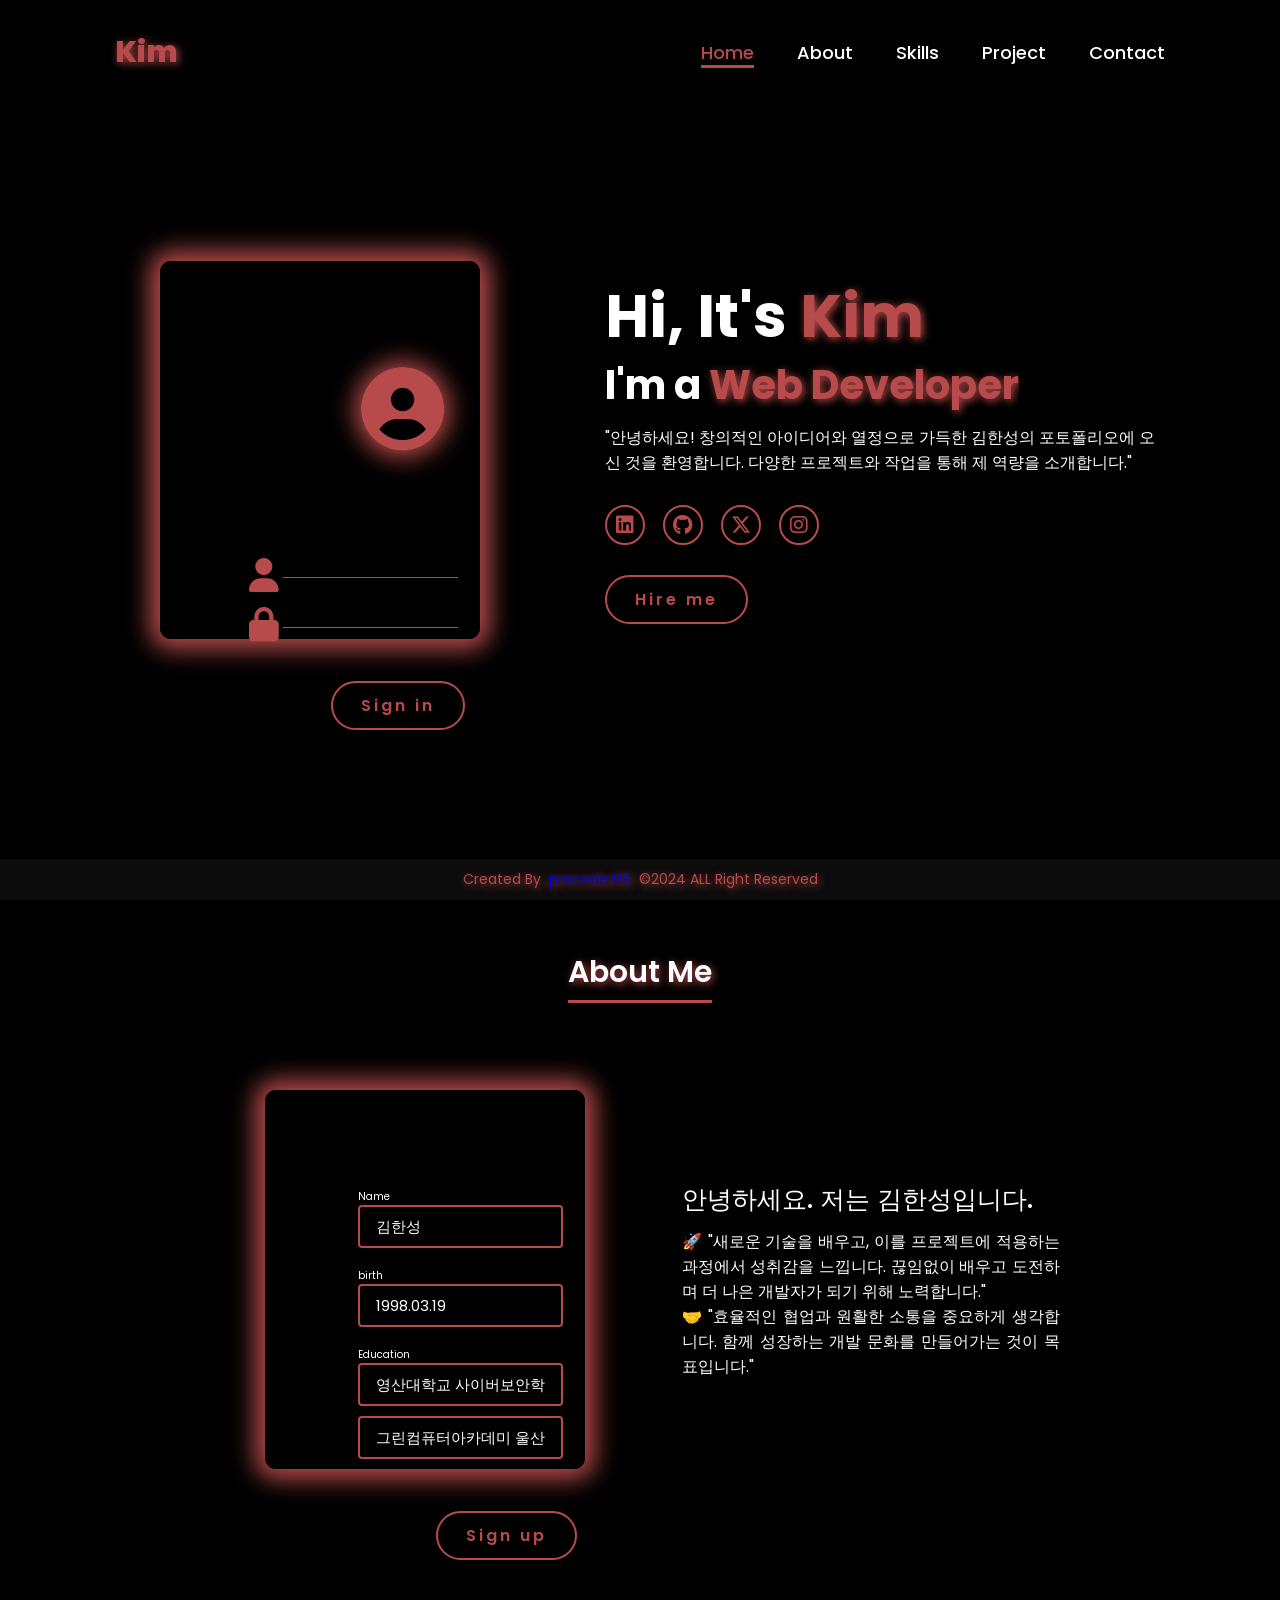
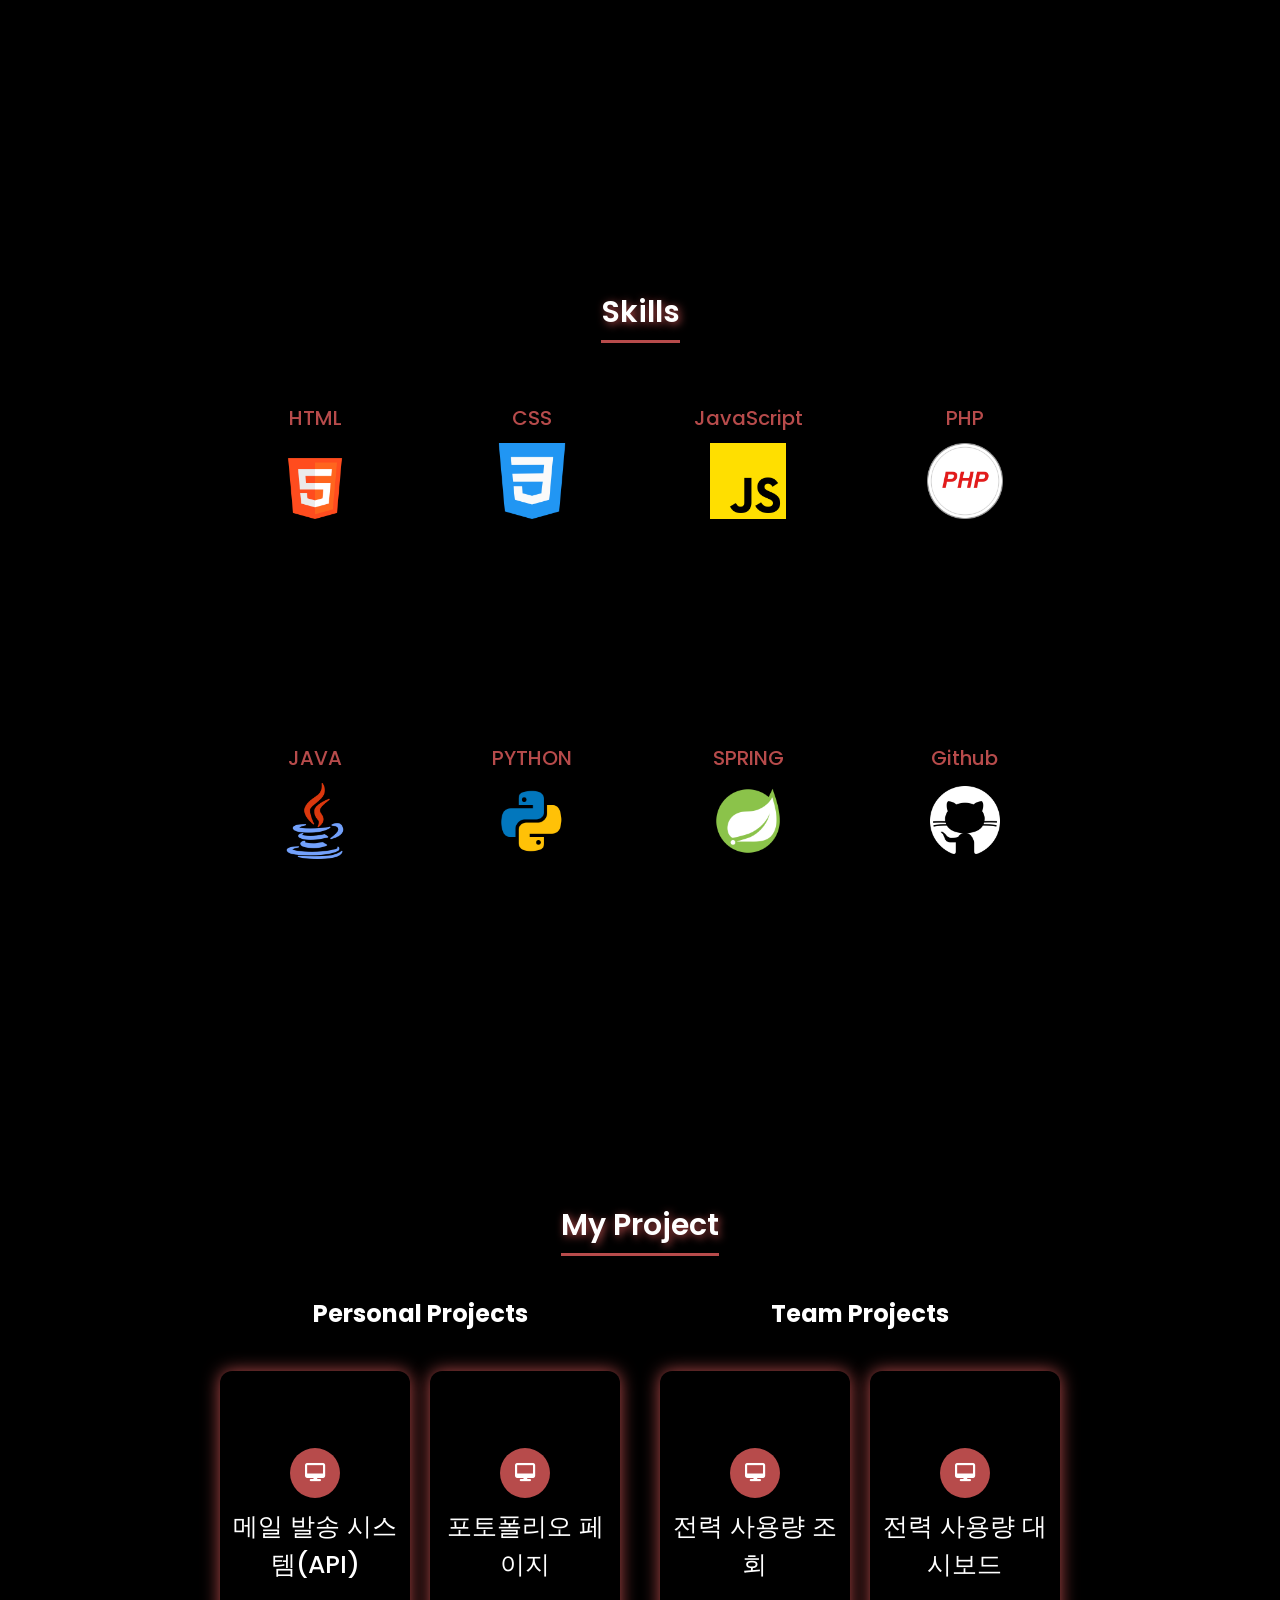
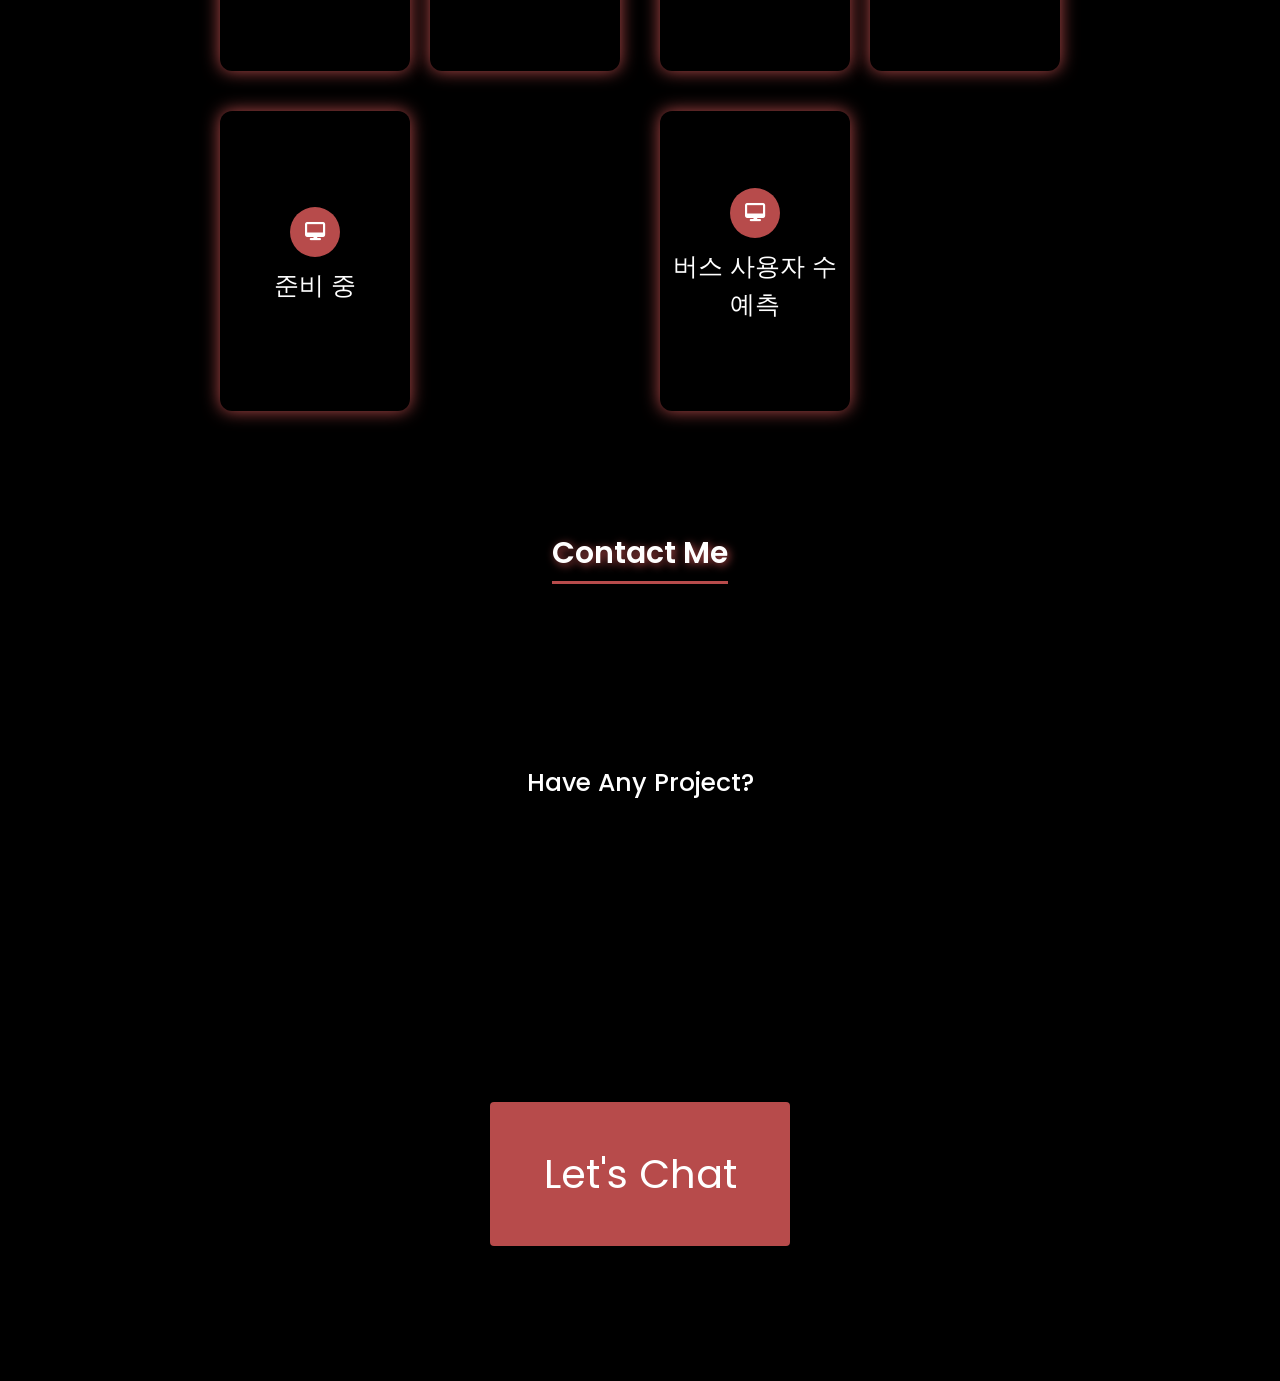
==== commit 85d0b690: "2025-03-13 15:23 modify" ====
--- a/HTML/WedPage/index.html
+++ b/HTML/WedPage/index.html
@@ -13,6 +13,8 @@
     <link rel="stylesheet" href="../WedPage/css/contact.css">
     <link rel="stylesheet" href="https://unpkg.com/aos@next/dist/aos.css" />
     <script src="jquery-3.6.4.min.js"></script>
+    <link rel="stylesheet" href="https://cdn.jsdelivr.net/npm/swiper@8/swiper-bundle.min.css"/>
+    <script src="https://cdn.jsdelivr.net/npm/swiper@8/swiper-bundle.min.js"></script>
 </head>
 <body>
     <header>
@@ -49,7 +51,7 @@
         <div class="home-content">
             <h1>Hi, It's <span>Kim</span></h1>
             <h3 class="typing-text">I'm a <span class="text"></span></h3>
-            <p>Lorem ipsum dolor sit amet consectetur adipisicing elit. Ex in quam hic quibusdam quisquam cumque, iste repudiandae dolore? Quisquam expedita exercitationem quam deleniti possimus quo, debitis illo aperiam voluptatem sint.</p>
+            <p>"안녕하세요! 창의적인 아이디어와 열정으로 가득한 김한성의 포토폴리오에 오신 것을 환영합니다. 다양한 프로젝트와 작업을 통해 제 역량을 소개합니다."</p>
             <div class="social-icons">
                 <a href="#" data-aos="fade-up" data-aos-duration="1500"><i class="fa-brands fa-linkedin"></i></a>
                 <a href="#" data-aos="fade-up" data-aos-duration="1500"><i class="fa-brands fa-github"></i></a>
@@ -109,35 +111,35 @@
                 <div class="boxes">
                     <div class="box"data-aos="zoom-out" data-aos-duration="1500">
                         <div class="topic">HTML</div>
-                        <div class="per"><img src="img/htmlimg.png" alt=""></div>
+                        <div class="per"><img src="img/Skills/htmlimg.png" alt=""></div>
                     </div>
                     <div class="box" data-aos="zoom-out" data-aos-duration="1500">
                         <div class="topic">CSS</div>
-                        <div class="per"><img src="img/cssimg.png" alt=""></div>
+                        <div class="per"><img src="img/Skills/cssimg.png" alt=""></div>
                     </div>
                     <div class="box" data-aos="zoom-out" data-aos-duration="1500">
                         <div class="topic">JavaScript</div>
-                        <div class="per"><img src="img/jsimg.png" alt=""></div>
+                        <div class="per"><img src="img/Skills/jsimg.png" alt=""></div>
                     </div>
                     <div class="box" data-aos="zoom-out" data-aos-duration="1500">
                         <div class="topic">PHP</div>
-                        <div class="per"><img src="img/phpimg.png" alt=""></div>
+                        <div class="per"><img src="img/Skills/phpimg.png" alt=""></div> 
                     </div>
                     <div class="box" data-aos="zoom-out" data-aos-duration="1500">
                         <div class="topic">JAVA</div>
-                        <div class="per"><img src="img/javaimg.png" alt=""></div>
+                        <div class="per"><img src="img/Skills/javaimg.png" alt=""></div>
                     </div>
                     <div class="box" data-aos="zoom-out" data-aos-duration="1500">
                         <div class="topic">PYTHON</div>
-                        <div class="per"><img src="img/pythonimg.png" alt=""></div>
+                        <div class="per"><img src="img/Skills/pythonimg.png" alt=""></div>
                     </div>
                     <div class="box" data-aos="zoom-out" data-aos-duration="1500">
                         <div class="topic">SPRING</div>
-                        <div class="per"><img src="img/springimg.png" alt=""></div>
+                        <div class="per"><img src="img/Skills/springimg.png" alt=""></div>
                     </div>
                     <div class="box" data-aos="zoom-out" data-aos-duration="1500">
                         <div class="topic">Github</div>
-                        <div class="per"><img src="img/githubimg.png" alt=""></div>
+                        <div class="per"><img src="img/Skills/githubimg.png" alt=""></div>
                     </div>
                 </div>
             </div>
@@ -163,7 +165,7 @@
                                 </div>
                                 <!-- 카드 뒷면 -->
                                 <div class="box-back">
-                                    <img src="img/NW_mailsend_main.png" class="thumbnail_img">
+                                    <img src="img/Project/Personal/mailsend/NW_mailsend_main.png" class="thumbnail_img">
                                     <button class="detail-btn" onclick="openModal(event, 0)">
                                         <span class="project_span">상세보기</span>
                                     </button>
@@ -177,12 +179,12 @@
                                     <div class="icon">
                                         <i class="fas fa-desktop"></i>
                                     </div>
-                                    <div class="topic">전력 사용량 대시보드</div>
+                                    <div class="topic">포토폴리오 페이지</div>
                                 </div>
                                 <!-- 카드 뒷면 -->
                                 <div class="box-back">
-                                    <img src="img/project2_mainpage.png" class="thumbnail_img">
-                                    <button class="detail-btn" onclick="openModal(event, 0)">
+                                    <img src="img/Project/Personal/portfolio/portfolio_main.png" class="thumbnail_img">
+                                    <button class="detail-btn" onclick="openModal(event, 1)">
                                         <span class="project_span">상세보기</span>
                                     </button>
                                 </div>
@@ -195,14 +197,11 @@
                                     <div class="icon">
                                         <i class="fas fa-desktop"></i>
                                     </div>
-                                    <div class="topic">버스 사용자 수 예측</div>
+                                    <div class="topic">준비 중</div>
                                 </div>
                                 <!-- 카드 뒷면 -->
-                                <div class="box-back">
-                                    <img src="img/project3_mainpage.png" class="thumbnail_img">
-                                    <button class="detail-btn" onclick="openModal(event, 0)">
-                                        <span class="project_span">상세보기</span>
-                                    </button>
+                                <div class="box-back" style="display: flex; justify-content: center; align-items: center;">
+                                    <div class="topic">준비 중입니다.</div>
                                 </div>
                             </div>
                     </div>
@@ -222,7 +221,7 @@
                             </div>
                             <!-- 카드 뒷면 -->
                             <div class="box-back">
-                                <img src="img/project1_mainpage.png" class="thumbnail_img">
+                                <img src="img/Project/Team/power-usage/project1_mainpage.png" class="thumbnail_img">
                                 <button class="detail-btn" onclick="openModal(event, 0)">
                                     <span class="project_span">상세보기</span>
                                 </button>
@@ -240,7 +239,7 @@
                             </div>
                             <!-- 카드 뒷면 -->
                             <div class="box-back">
-                                <img src="img/project2_mainpage.png" class="thumbnail_img">
+                                <img src="img/Project/Team/dashboard/project2_mainpage.PNG" class="thumbnail_img">
                                 <button class="detail-btn" onclick="openModal(event, 0)">
                                     <span class="project_span">상세보기</span>
                                 </button>
@@ -258,7 +257,7 @@
                             </div>
                             <!-- 카드 뒷면 -->
                             <div class="box-back">
-                                <img src="img/project3_mainpage.png" class="thumbnail_img">
+                                <img src="img/Project/Team/bus/project3_mainpage.PNG" class="thumbnail_img">
                                 <button class="detail-btn" onclick="openModal(event, 0)">
                                     <span class="project_span">상세보기</span>
                                 </button>
--- a/HTML/WedPage/css/project.css
+++ b/HTML/WedPage/css/project.css
@@ -260,7 +260,7 @@
     flex-direction: column;
 }
 
-#modalContent-content {
+#modalContent {
     position: relative;
     text-align: center;
     flex-grow: 1; /* 내용이 늘어나면 내부에서 스크롤 */
@@ -269,41 +269,46 @@
 }
 
 .close-btn {
-    position: absolute;
+    position: fixed;
     top: 10px;
-    right: 10px;
+    right: 25px;
     font-size: 24px;
     cursor: pointer;
     z-index: 1;
 }
-
-.slider-container {
-    position: relative;
-    width: 100%;
-    max-height: 350px; /* 이미지 높이 조정 */
-    display: flex;
-    flex-direction: column;
+.swiper {
+    width: 800px;
+    height: 400px;
+}
+.swiper img{
+    width: 60%;
+    height: 90%;
+}
+.swiper-slide {
+    text-align: center;
+    font-size: 18px;
+    background: #fff;
+    display: flex;
+    justify-content: center;
     align-items: center;
-    overflow: hidden;
-    background-color: lightgray;
-}
-
-img#modalImage {
-    width: 100%;
-    max-height: 350px;
-    object-fit: contain;
-}
-
+    color:black;
+}
 .modal-description {
-    flex-direction: column;
-    justify-content: center;
+    display:grid;
+    grid-template-columns: 1fr 1fr;
+    grid-template-rows: 1fr 1fr;
+    gap: 10px;
     align-items: center;
     text-align: left; 
     padding: 20px;
     margin: auto;
+    margin-left: 250px;
+    margin-right:100px; 
     background-color: white;
-    width: 40%;
     color: black;
+}
+.modal-content-list p{
+    font-size: 12px;
 }
 /* 모달 제목 스타일 */
 .modal-heading {
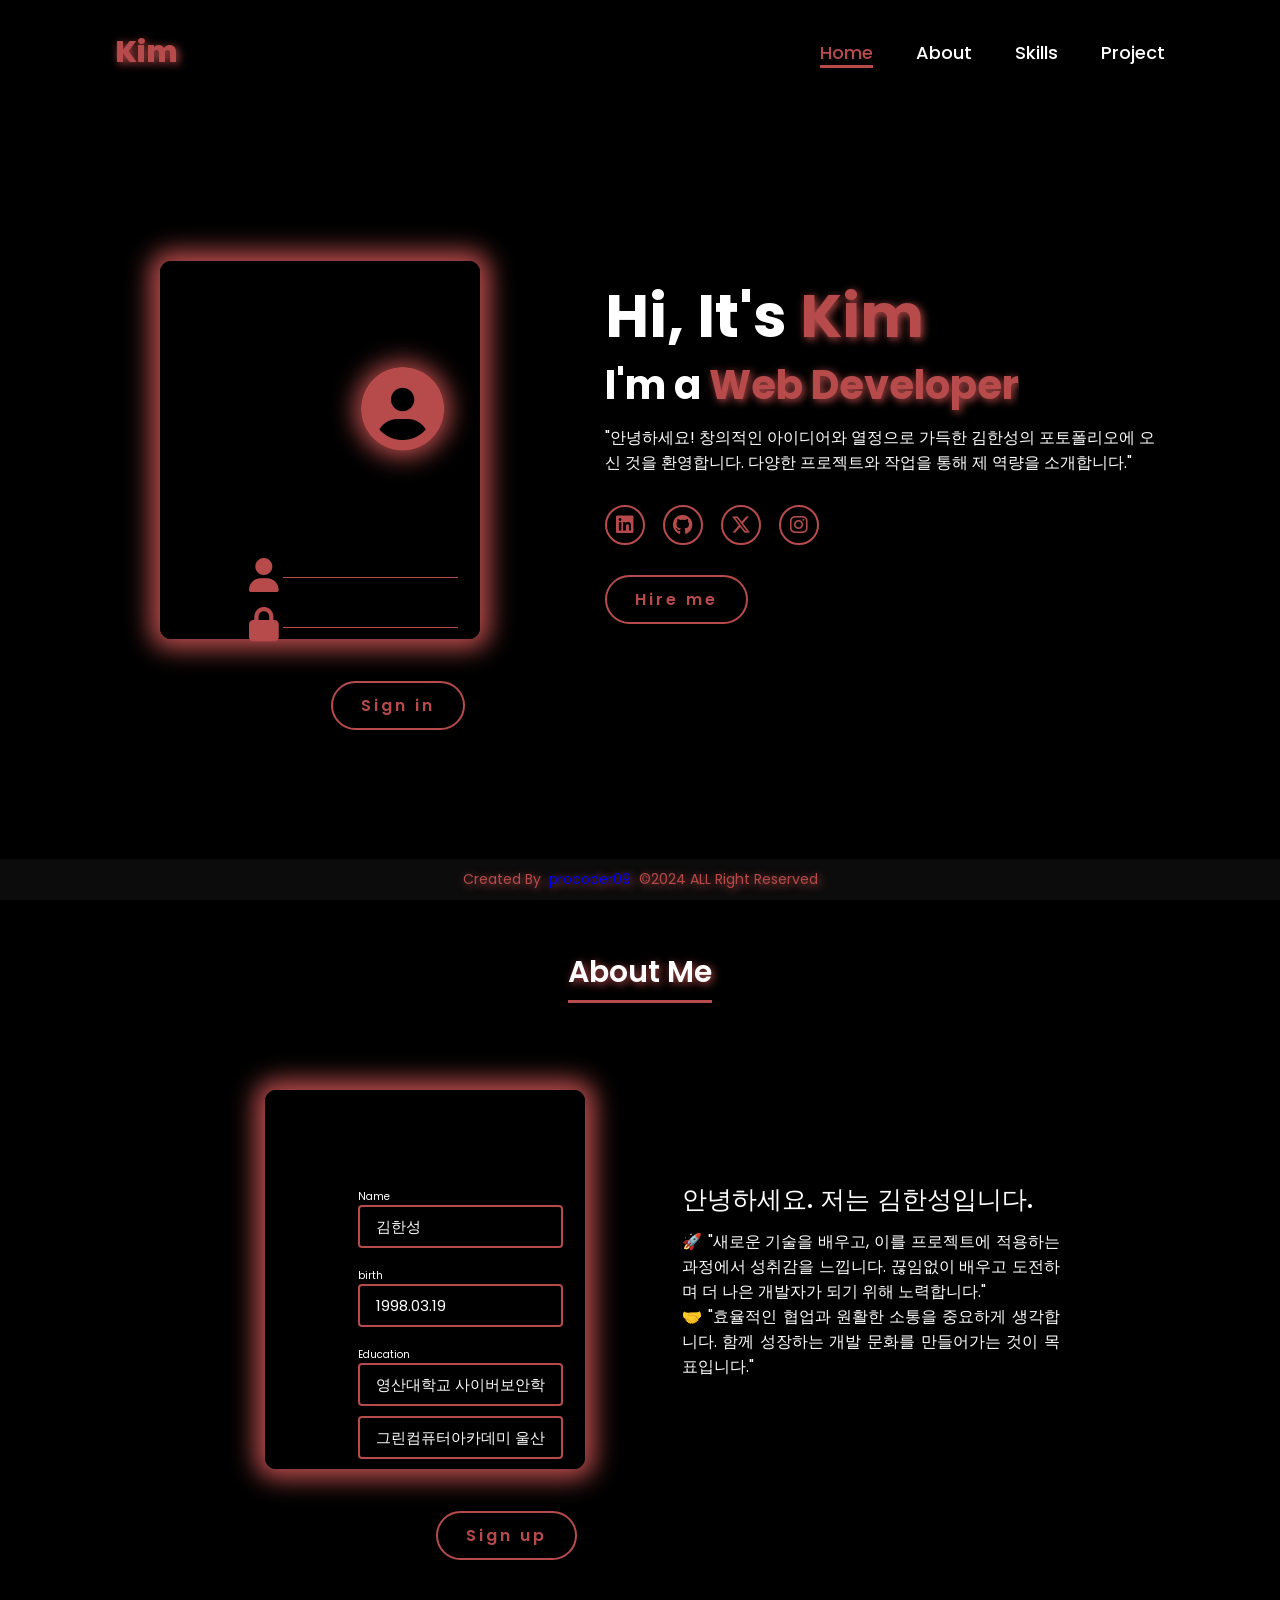
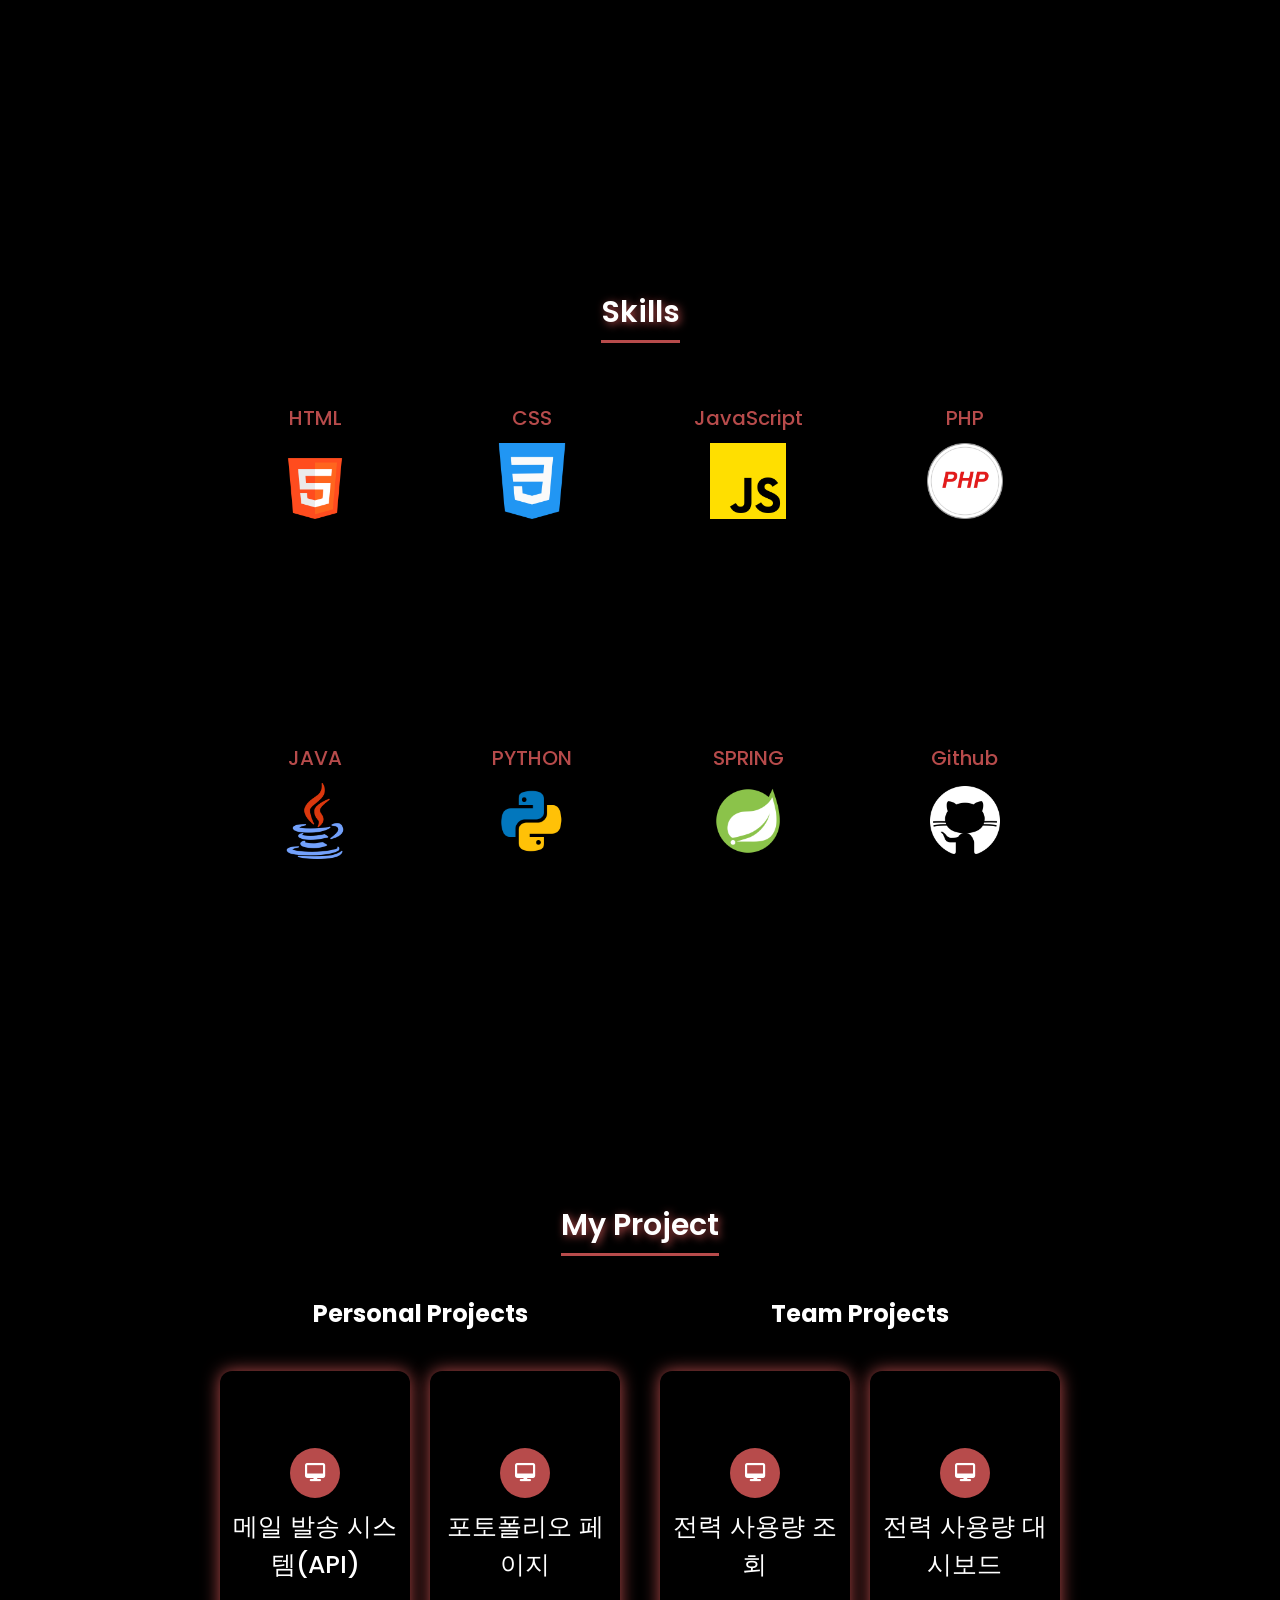
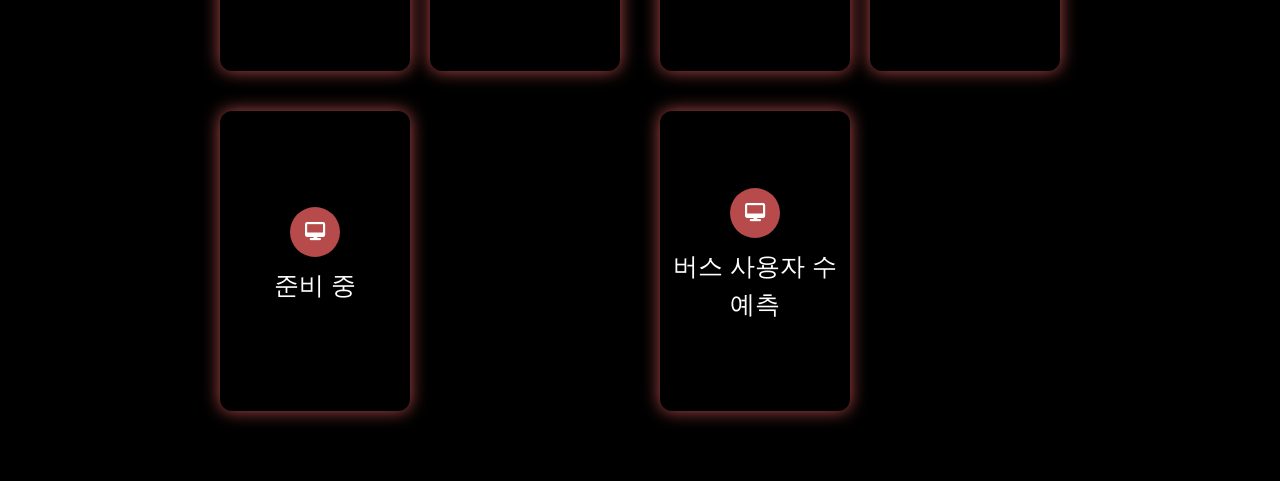
==== commit c1c30458: "2025-09-16" ====
--- a/HTML/WedPage/index.html
+++ b/HTML/WedPage/index.html
@@ -11,6 +11,7 @@
     <link rel="stylesheet" href="../WedPage/css/skills.css">
     <link rel="stylesheet" href="../WedPage/css/project.css">
     <link rel="stylesheet" href="../WedPage/css/contact.css">
+    <link rel="stylesheet" href="../WedPage/css/mobile.css">
     <link rel="stylesheet" href="https://unpkg.com/aos@next/dist/aos.css" />
     <script src="jquery-3.6.4.min.js"></script>
     <link rel="stylesheet" href="https://cdn.jsdelivr.net/npm/swiper@8/swiper-bundle.min.css"/>
@@ -25,8 +26,13 @@
             <a href="#about" class="menu" data-aos="zoom-out" data-aos-duration="1500">About</a>
             <a href="#skills"class="menu" data-aos="zoom-out" data-aos-duration="1500">Skills</a>
             <a href="#services"class="menu" data-aos="zoom-out" data-aos-duration="1500">Project</a>
-            <a href="#contact"class="menu" data-aos="zoom-out" data-aos-duration="1500">Contact</a>
+            <!-- <a href="#contact"class="menu" data-aos="zoom-out" data-aos-duration="1500">Contact</a> -->
         </nav>
+        <div class="hamburger">
+            <span></span>
+            <span></span>
+            <span></span>
+        </div>
     </header>
     <!-- Home Section Start-->
     <section class="home" id="home">
@@ -222,7 +228,7 @@
                             <!-- 카드 뒷면 -->
                             <div class="box-back">
                                 <img src="img/Project/Team/power-usage/project1_mainpage.png" class="thumbnail_img">
-                                <button class="detail-btn" onclick="openModal(event, 0)">
+                                <button class="detail-btn" onclick="openModal(event, 2)">
                                     <span class="project_span">상세보기</span>
                                 </button>
                             </div>
@@ -240,7 +246,7 @@
                             <!-- 카드 뒷면 -->
                             <div class="box-back">
                                 <img src="img/Project/Team/dashboard/project2_mainpage.PNG" class="thumbnail_img">
-                                <button class="detail-btn" onclick="openModal(event, 0)">
+                                <button class="detail-btn" onclick="openModal(event, 4)">
                                     <span class="project_span">상세보기</span>
                                 </button>
                             </div>
@@ -258,7 +264,7 @@
                             <!-- 카드 뒷면 -->
                             <div class="box-back">
                                 <img src="img/Project/Team/bus/project3_mainpage.PNG" class="thumbnail_img">
-                                <button class="detail-btn" onclick="openModal(event, 0)">
+                                <button class="detail-btn" onclick="openModal(event, 3)">
                                     <span class="project_span">상세보기</span>
                                 </button>
                             </div>
@@ -269,15 +275,9 @@
             </div>
         </div>
     </section>
-    
-    <!-- 모달 창 -->
-    <div id="projectModal" class="modal" style="display: none;">
-        <div id="modalContent"></div>         
-    </div>
-    
 
      <!-- Contact Me section Start-->
-     <section class="contact" id="contact">
+     <section class="contact" id="contact" style="display: none;">
         <div class="content">
             <div class="title"><span>Contact Me</span></div>
             <div class="text">
@@ -297,6 +297,12 @@
             </span>
         </div>
       </footer>
+
+    <!-- 모달 창 -->
+    <div id="projectModal" class="modal" style="display: none;">
+        <div id="modalContent"></div>         
+    </div>
+    
     <script src="script.js"></script>
     <script src="https://unpkg.com/aos@next/dist/aos.js"></script>
     <script>
--- a/HTML/WedPage/css/common.css
+++ b/HTML/WedPage/css/common.css
@@ -92,7 +92,7 @@
 /* 내비게이션 링크에 마우스를 올리거나 활성화된 상태일 때, 
 색상과 하단 경계에 강조 효과를 줍니다. */
 
-@media(max-width:995px){
+/* @media(max-width:995px){
     nav{
         position: absolute;
         display: none;
@@ -120,10 +120,25 @@
         border-radius: 0.5rem;
         border-bottom:0.5rem solid #b74b4b;
     }
-}
+} */
 /* 화면 너비가 995px 이하일 때, 내비게이션 메뉴가 숨겨지며, 
 'active' 클래스가 있을 때만 메뉴가 나타나게 하는 미디어 쿼리입니다. 
 모바일 화면에서의 스타일링을 위해 사용되었습니다. */
+
+.hamburger {
+    display: none;
+    flex-direction: column;
+    cursor: pointer;
+    gap: 5px;
+}
+
+.hamburger span {
+    display: block;
+    width: 25px;
+    height: 3px;
+    background: #fff;
+    border-radius: 3px;
+}
 
 section{
     min-height:  100vh;
--- a/HTML/WedPage/css/home.css
+++ b/HTML/WedPage/css/home.css
@@ -256,7 +256,6 @@
 @media(max-width:995px){
     .home{
         flex-direction:column;
-        margin:5rem 4rem;
     }
 
     .home .home-content h3{
--- a/HTML/WedPage/css/mobile.css
+++ b/HTML/WedPage/css/mobile.css
@@ -0,0 +1,47 @@
+@media(max-width:1200px){
+    
+    .home-img{display: none;}
+    .about-details .right {width: unset !important;}
+    .about .about-details {display: unset !important;}
+    .skills-details .box{width: calc(100% / 2 - 20px) !important;}
+    .services .boxes{flex-direction: column;}
+    .project-grid{grid-template-columns:repeat(1, 1fr) !important;}
+    .typing-text .text {display: inline-block;width: 15ch; text-align: left;}
+    .typing-text span::after{width: unset !important;}
+    .swiper{width: 100% !important;}
+    .close-btn{z-index: 2 !important;}
+    .modal{width: 95% !important;}
+    .swiper img{width: 100% !important;}
+    .modal-description{grid-template-columns:unset !important; margin-left:unset !important; margin-right: unset !important;}
+    footer .text span{font-size: 1.1rem;}
+    nav {
+        position: absolute;
+        top: 0;
+        right: 0;
+        width: 40%;
+        border-left: 3px solid #b74b4b;
+        border-bottom: 3px solid #b74b4b;
+        border-bottom-left-radius: 2rem;
+        padding: 1rem;
+        background-color: #161616;
+        border-top: 0.1rem solid rgba(0, 0, 0, 0.1);
+
+        opacity: 0;               /* 처음엔 안보이게 */
+        transform: translateX(100%); /* 오른쪽 밖으로 숨기기 */
+        transition: all 0.3s ease;   /* 애니메이션 적용 */
+        pointer-events: none;        /* 안보일 때 클릭 방지 */
+
+        display: block;
+    }
+    
+    nav.active {
+        opacity: 1;                /* 보이기 */
+        transform: translateX(0);  /* 제자리 */
+        pointer-events: auto;       /* 클릭 가능 */
+    }
+
+    .hamburger {
+        display: flex;
+    }
+    
+}
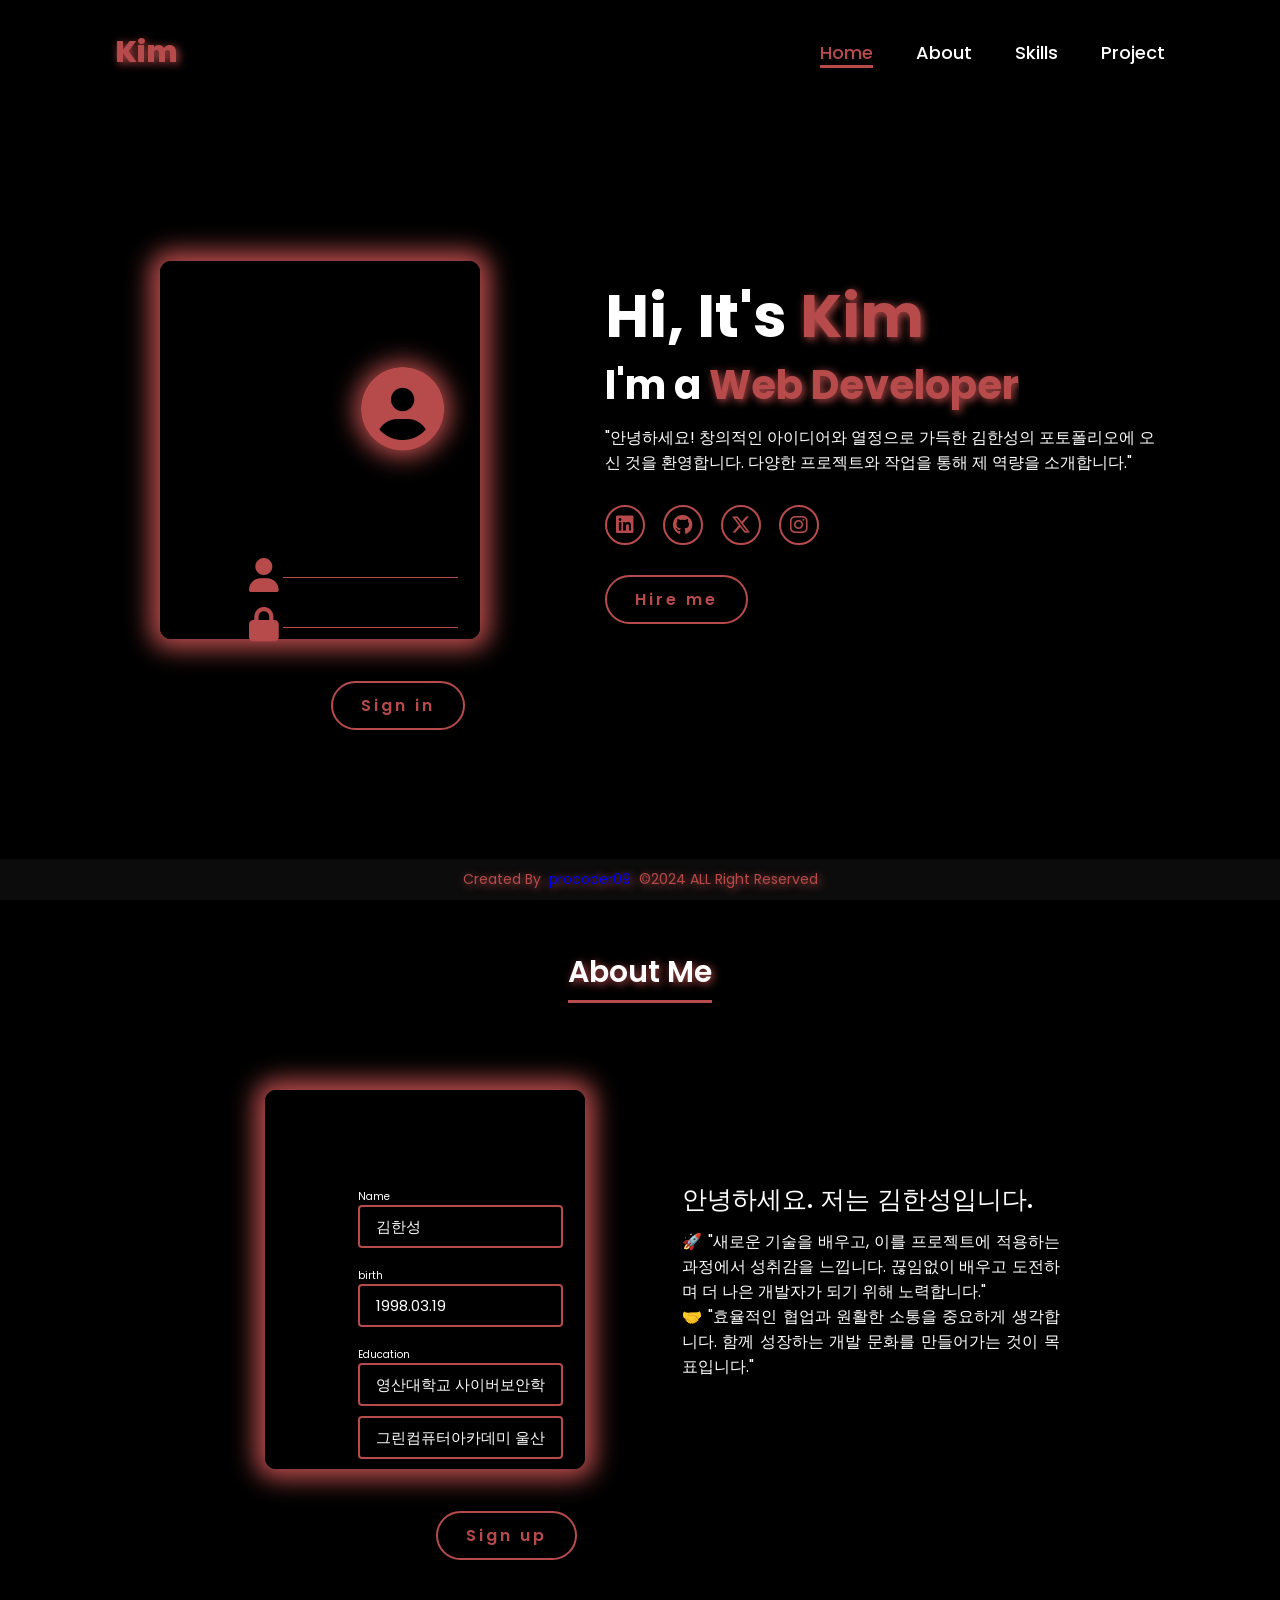
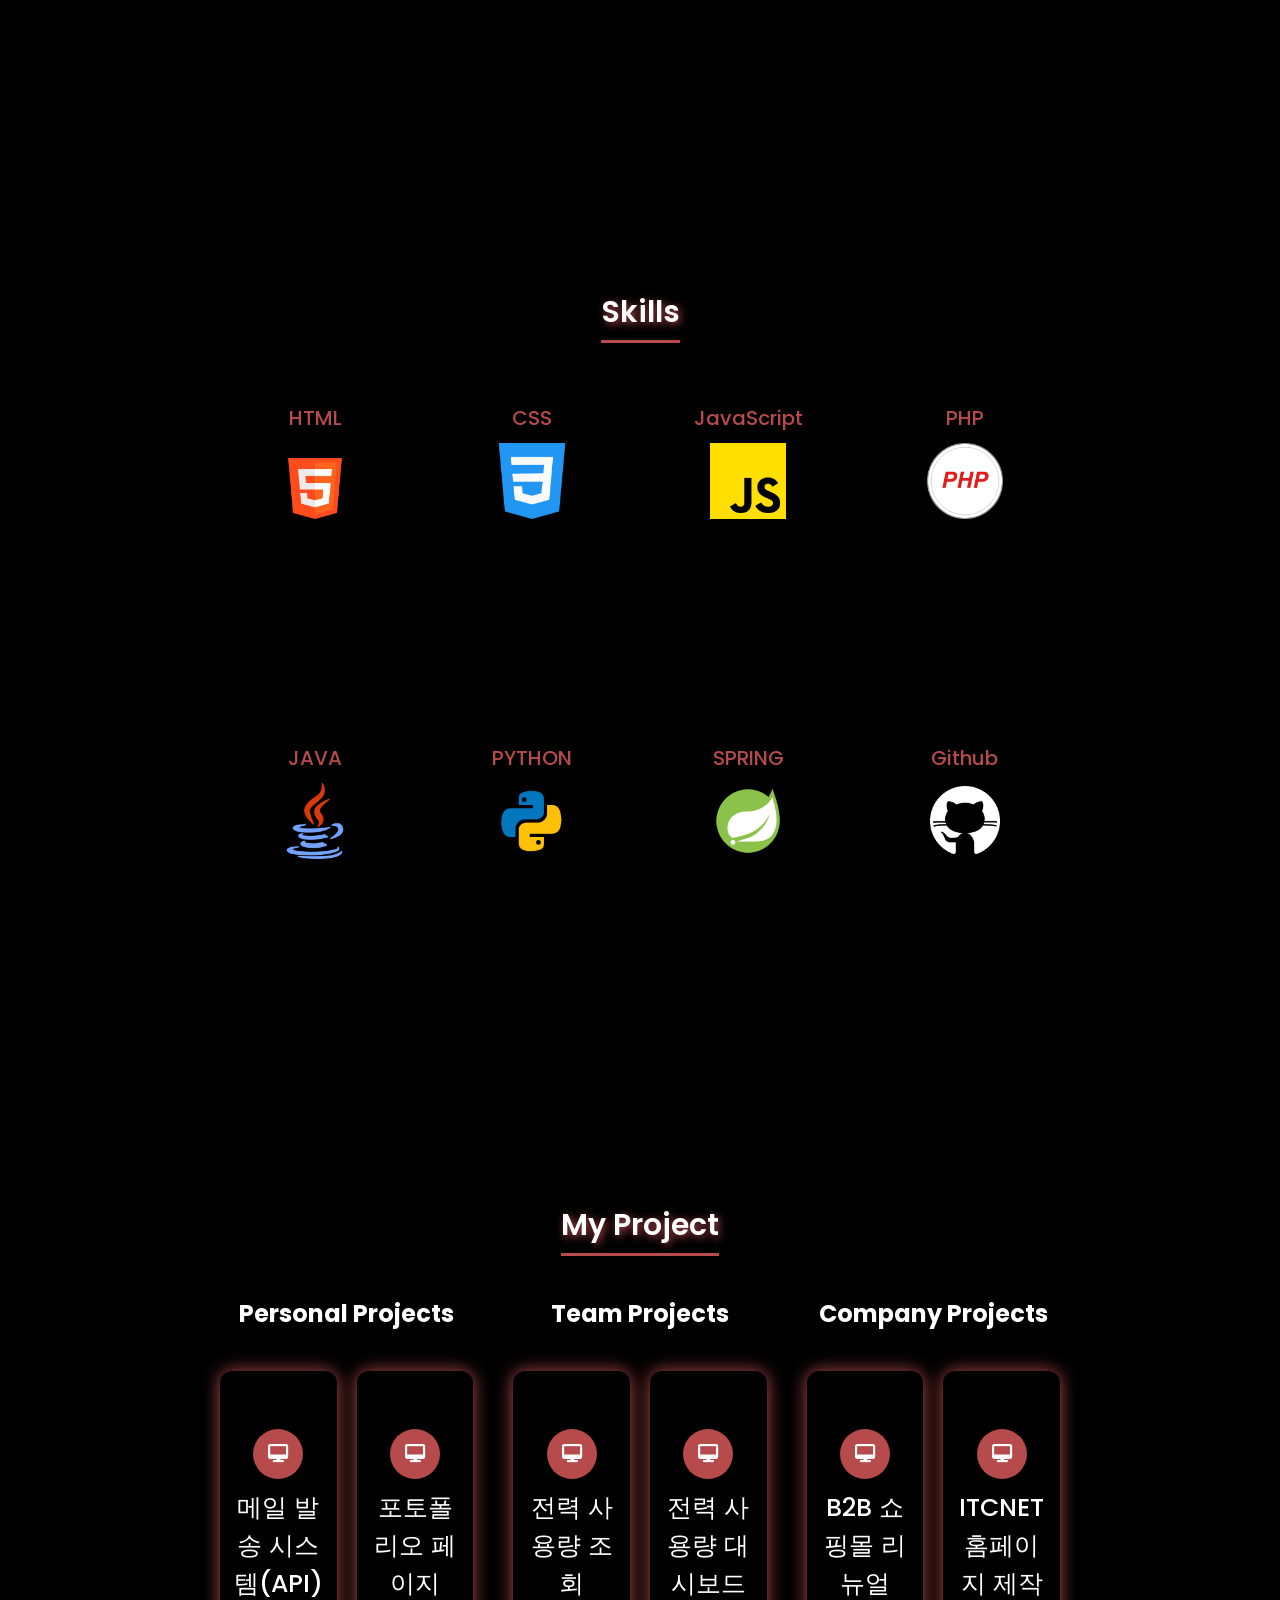
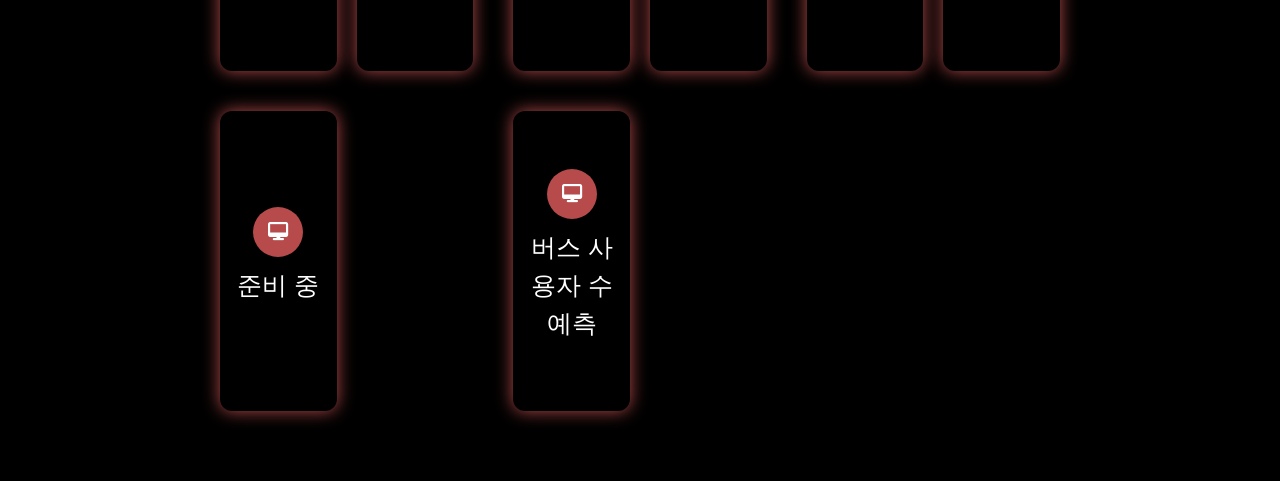
==== commit 342086e1: "20250916" ====
--- a/HTML/WedPage/index.html
+++ b/HTML/WedPage/index.html
@@ -272,6 +272,47 @@
                     </div>
                     </div>
                 </div>
+                <div class="project-category team-projects">
+                    <h2>Company Projects</h2>
+                    <div class="project-grid">
+                    <div class="box" onclick="flipCard(this)" data-aos="zoom-out" data-aos-duration="1500">
+                        <div class="box-inner">
+                            <!-- 카드 앞면 -->
+                            <div class="box-front">
+                                <div class="icon">
+                                    <i class="fas fa-desktop"></i>
+                                </div>
+                                <div class="topic">B2B 쇼핑몰 리뉴얼</div>
+                            </div>
+                            <!-- 카드 뒷면 -->
+                            <div class="box-back">
+                                <img src="img/Project/Company/jnp/project1_mainpage2.PNG" class="thumbnail_img">
+                                <button class="detail-btn" onclick="openModal(event, 5)">
+                                    <span class="project_span">상세보기</span>
+                                </button>
+                            </div>
+                        </div>
+                    </div>
+                    <div class="box" onclick="flipCard(this)" data-aos="zoom-out" data-aos-duration="1500">
+                        <div class="box-inner">
+                            <!-- 카드 앞면 -->
+                            <div class="box-front">
+                                <div class="icon">
+                                    <i class="fas fa-desktop"></i>
+                                </div>
+                                <div class="topic">ITCNET 홈페이지 제작</div>
+                            </div>
+                            <!-- 카드 뒷면 -->
+                            <div class="box-back">
+                                <img src="img/Project/Company/itcnet/project2_mainpage.PNG" class="thumbnail_img">
+                                <button class="detail-btn" onclick="openModal(event, 6)">
+                                    <span class="project_span">상세보기</span>
+                                </button>
+                            </div>
+                        </div>
+                    </div>
+                    </div>
+                </div>
             </div>
         </div>
     </section>
